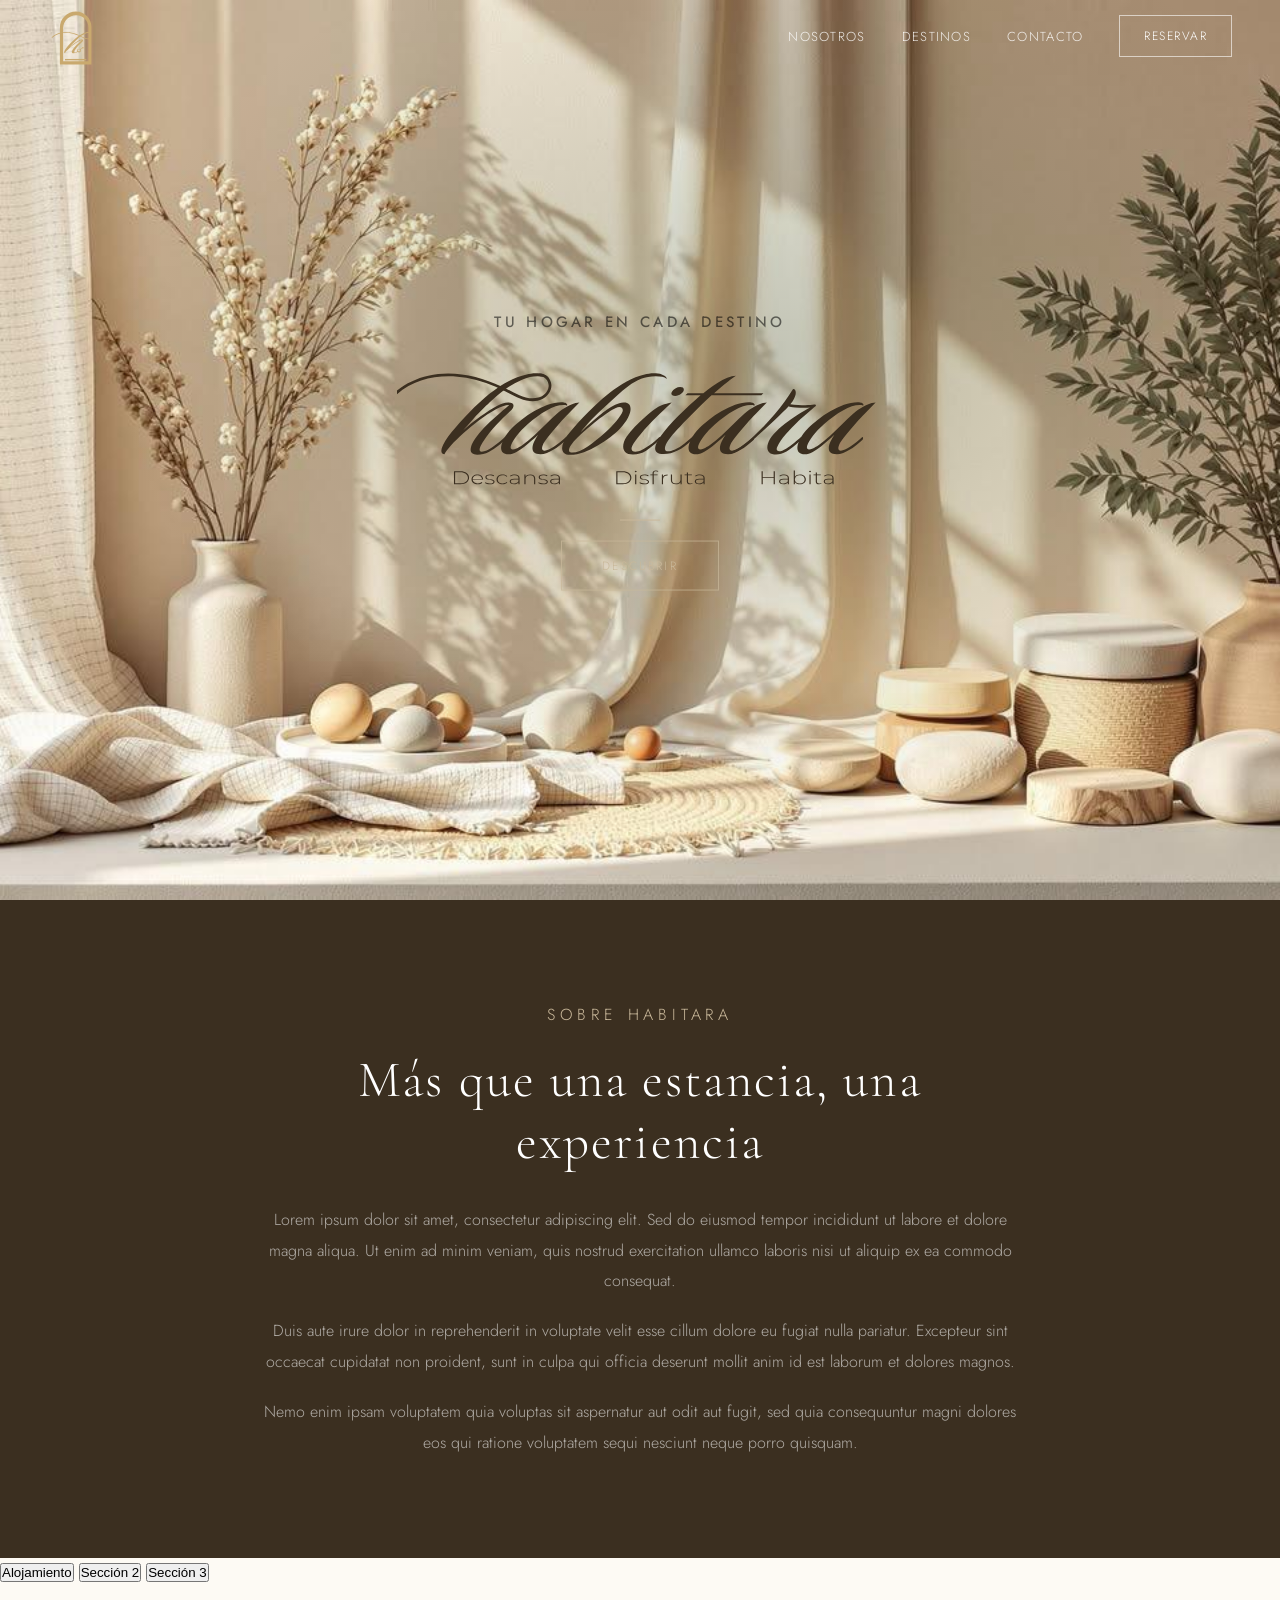
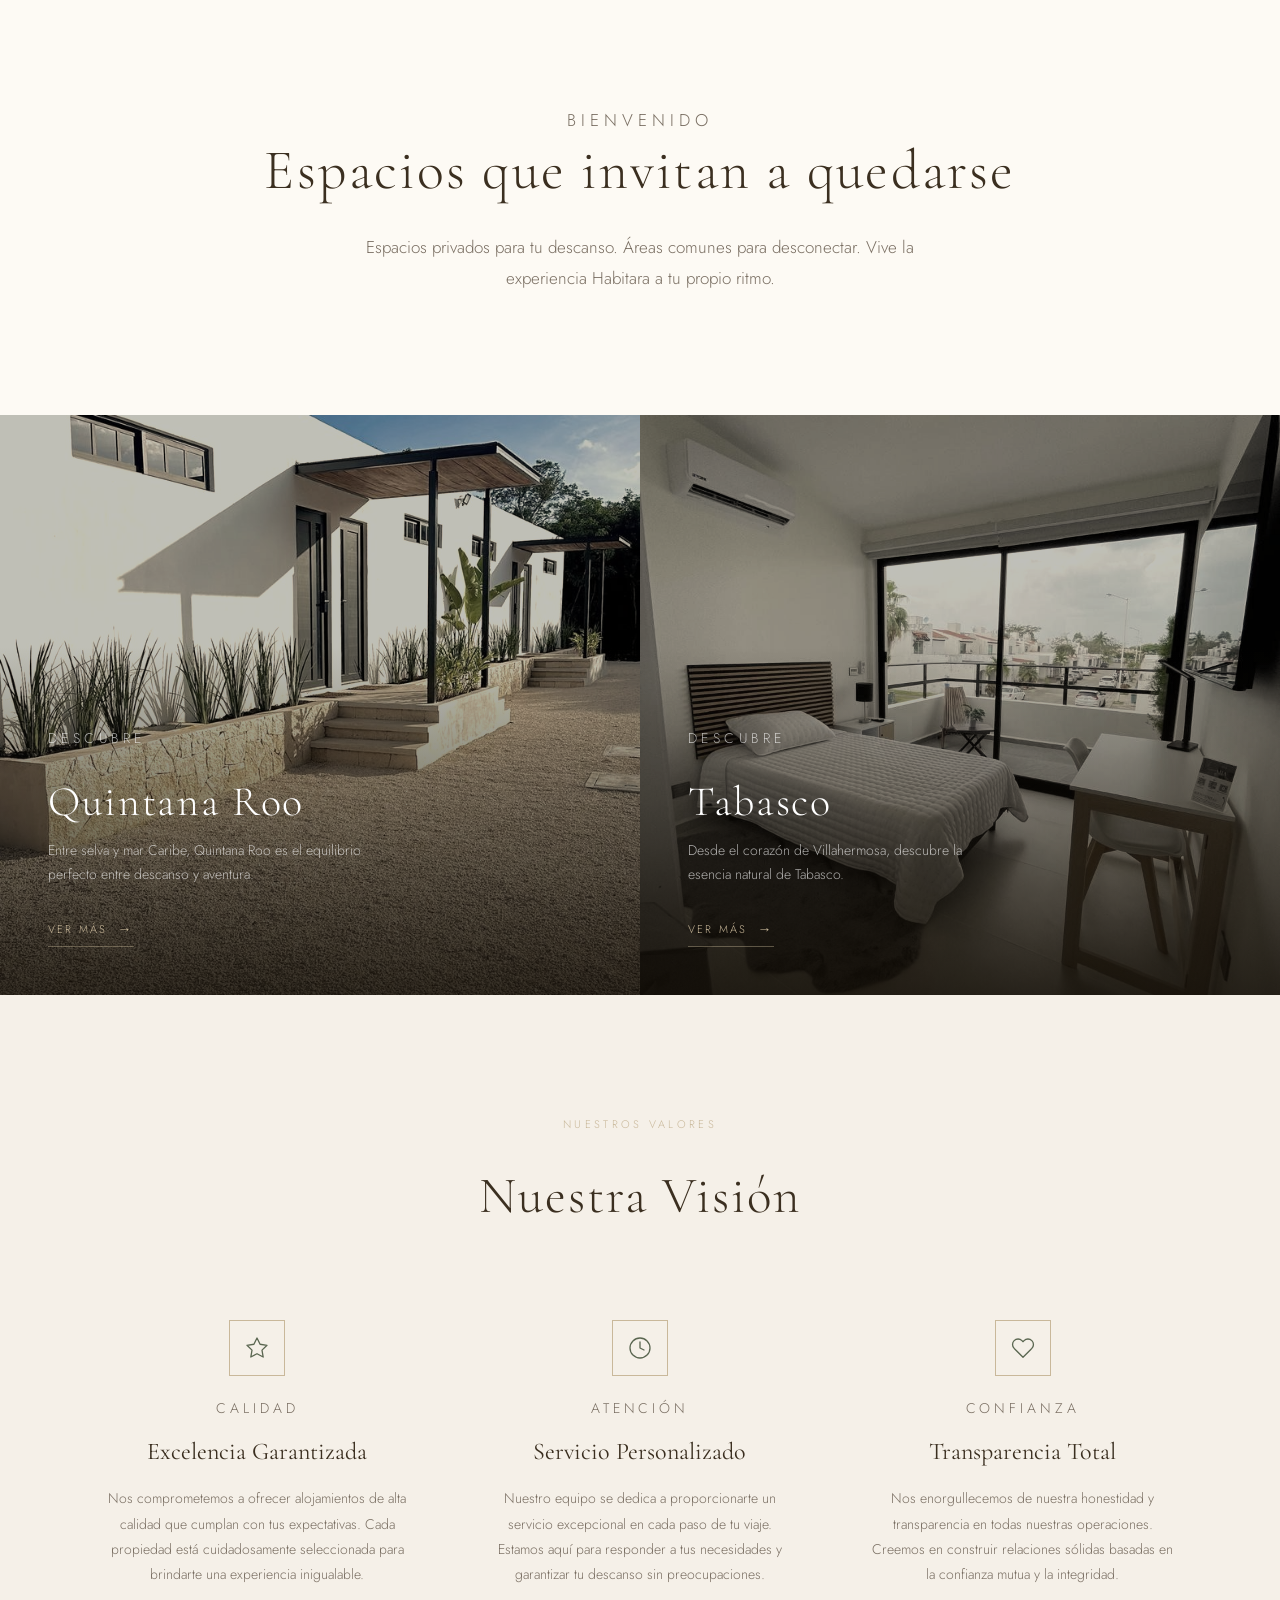
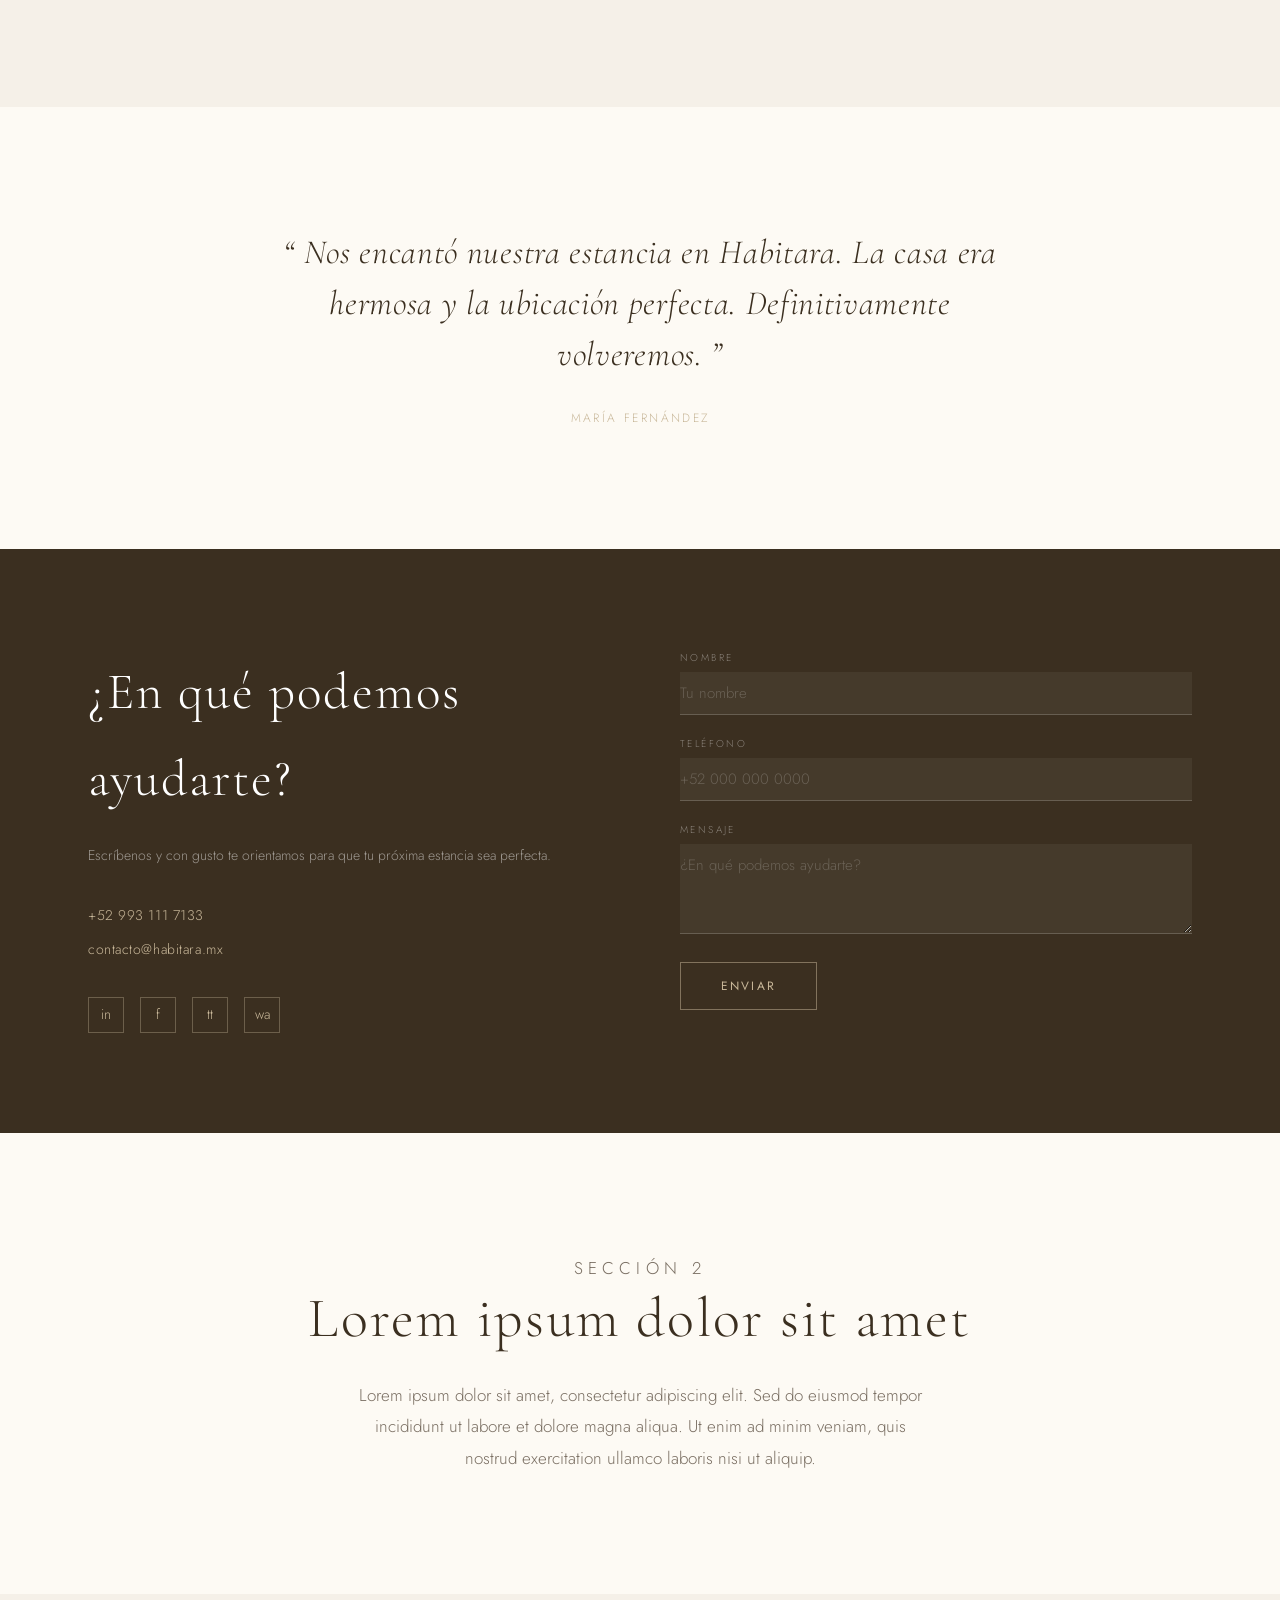
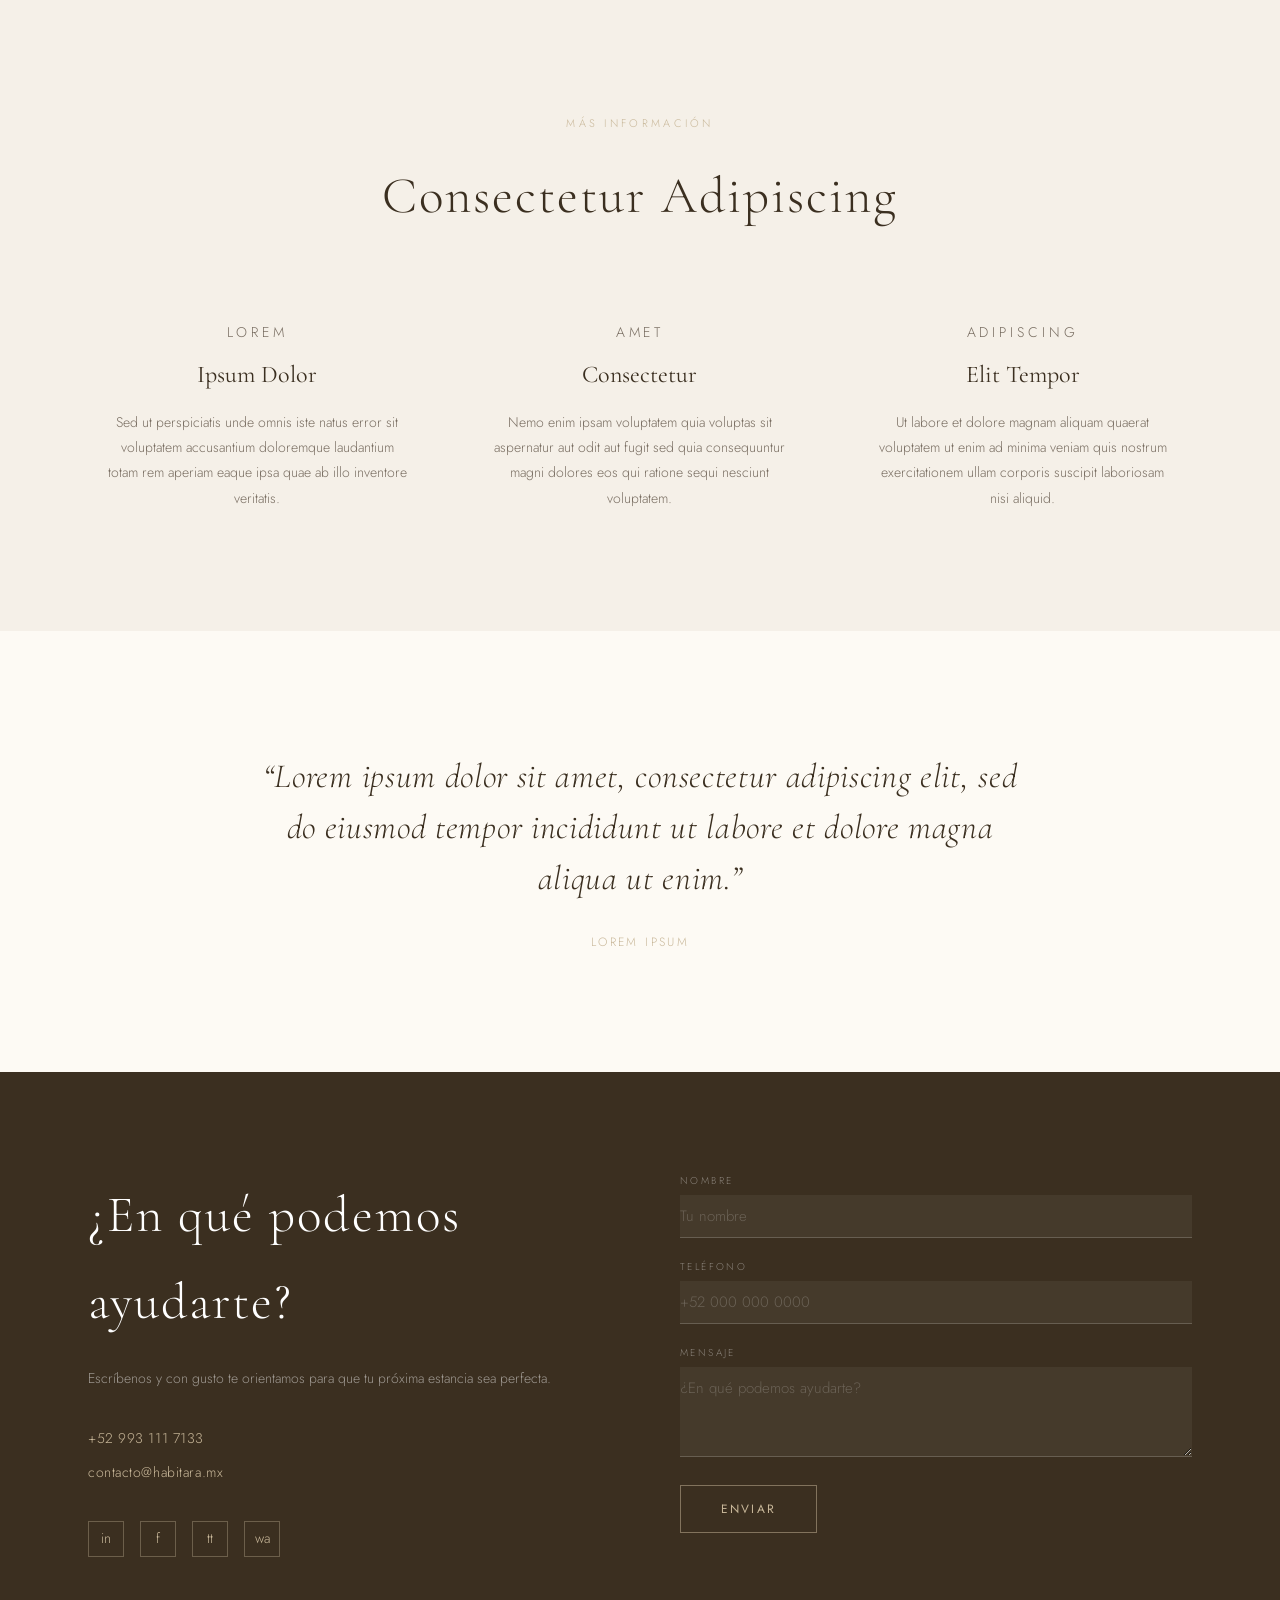
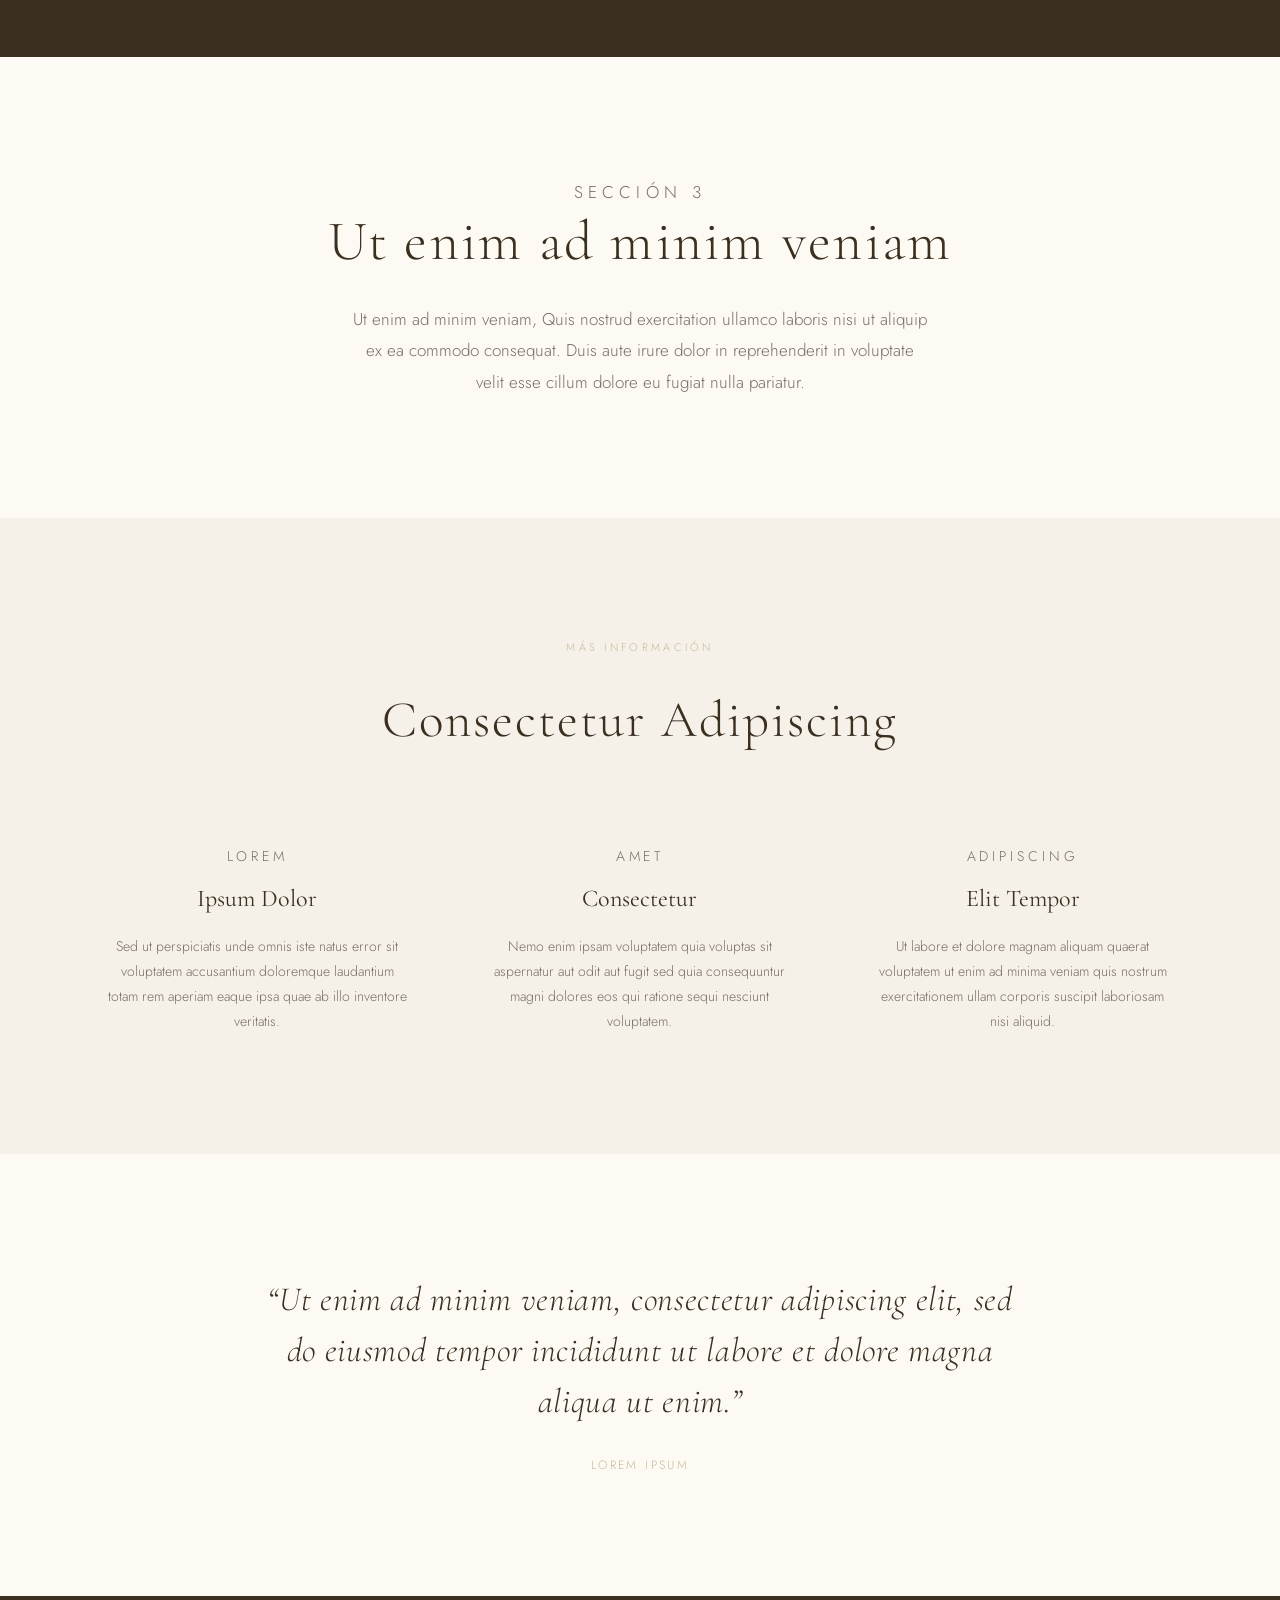
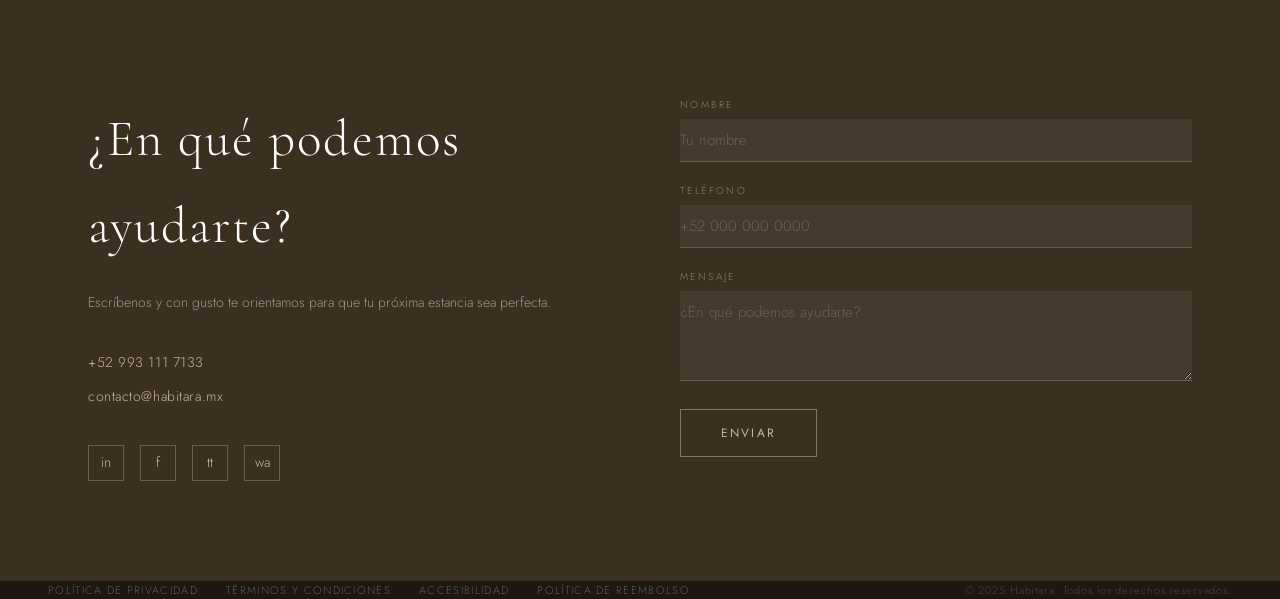
==== index.html @ 1dec52bf "Update index.html" ====
<!DOCTYPE html>
<html lang="es">
<head>
  <meta charset="UTF-8" />
  <meta name="viewport" content="width=device-width, initial-scale=1.0" />
  <title>Inicio | Habitara</title>
  <meta name="description" content="Espacios privados para tu descanso. Áreas comunes para desconectar. Vive la experiencia Habitara a tu propio ritmo." />

  <!-- ─── FUENTES (Google Fonts) ───────────────────────────────
       Cormorant Garamond → títulos y encabezados (serif elegante)
       Jost              → textos y botones (sans-serif limpio)
  ──────────────────────────────────────────────────────────── -->
  <link rel="preconnect" href="https://fonts.googleapis.com" />
  <link rel="preconnect" href="https://fonts.gstatic.com" crossorigin />
  <link href="https://fonts.googleapis.com/css2?family=Cormorant+Garamond:ital,wght@0,300;0,400;0,600;1,300;1,400&family=Jost:wght@300;400;500&display=swap" rel="stylesheet" />

  <!-- ─── ESTILOS ──────────────────────────────────────────────
       Todo el diseño visual vive en style.css
  ──────────────────────────────────────────────────────────── -->
  <link rel="stylesheet" href="habitara-style.css" />
  <link rel="icon" type="image/svg+xml" href="images/logo-nav.svg" />
</head>
<body>

  <!-- ══════════════════════════════════════════════════════════
       NAVEGACIÓN
       - .nav-logo     → cambia el nombre de la marca
       - .nav-links    → agrega o quita páginas del menú
       - .nav-cta      → texto y destino del botón principal
  ══════════════════════════════════════════════════════════ -->
  <nav id="mainNav">
    <a href="#" class="nav-logo">
      <img src="images/logo-nav.svg" alt="Habitara" class="nav-logo-img" />
    </a>

    <ul class="nav-links">
      <li><a href="#sobre">Nosotros</a></li>
      <li><a href="#destinos">Destinos</a></li>
      <li><a href="#contacto">Contacto</a></li>
    </ul>

    <a href="#contacto" class="nav-cta">Reservar</a>

    <button class="hamburger" id="menuBtn" aria-label="Abrir menú">
      <span></span>
      <span></span>
      <span></span>
    </button>
  </nav>


  <!-- ══════════════════════════════════════════════════════════
       MENÚ MÓVIL (overlay pantalla completa)
       Se controla desde main.js con la clase `.open`
  ══════════════════════════════════════════════════════════ -->
  <div class="mobile-menu" id="mobileMenu">
    <button class="mobile-close" id="closeMenu" aria-label="Cerrar menú">×</button>
    <a href="#">Inicio</a>
    <a href="#sobre">Nosotros</a>
    <a href="#destinos">Destinos</a>
    <a href="#contacto">Contacto</a>
    <a href="#contacto">Reservar</a>
  </div>


  <!-- ══════════════════════════════════════════════════════════
       HERO — Pantalla de bienvenida
       - .hero-eyebrow   → subtítulo pequeño arriba
       - .hero-headline  → nombre de la marca grande
       - .hero-tagline   → frase debajo del nombre
       - .hero-cta       → botón de llamada a la acción
       - .hero-bg        → REEMPLAZA el fondo con tu foto:
                           agrega background-image: url('images/hero.jpg')
                           en el archivo style.css, sección HERO.
  ══════════════════════════════════════════════════════════ -->
  <section class="hero">
    <div class="hero-bg"></div>

    <div class="hero-content">
      <p class="hero-tagline">Tu hogar en cada destino</p>
      <img src="images/logo-hero.svg" alt="Habitara" class="hero-logo" />
      <div class="hero-divider"></div>
      <a href="#destinos" class="hero-cta">Descubrir</a>
    </div>

  </section>


  <!-- ══════════════════════════════════════════════════════════
       SOBRE HABITARA
  ══════════════════════════════════════════════════════════ -->
  <section class="sobre-habitara fade-in" id="sobre">
    <div class="sobre-inner">
      <p class="section-label">Sobre Habitara</p>
      <h2>Más que una estancia, una experiencia</h2>
      <p>Lorem ipsum dolor sit amet, consectetur adipiscing elit. Sed do eiusmod tempor incididunt ut labore et dolore magna aliqua. Ut enim ad minim veniam, quis nostrud exercitation ullamco laboris nisi ut aliquip ex ea commodo consequat.</p>
      <p>Duis aute irure dolor in reprehenderit in voluptate velit esse cillum dolore eu fugiat nulla pariatur. Excepteur sint occaecat cupidatat non proident, sunt in culpa qui officia deserunt mollit anim id est laborum et dolores magnos.</p>
      <p>Nemo enim ipsam voluptatem quia voluptas sit aspernatur aut odit aut fugit, sed quia consequuntur magni dolores eos qui ratione voluptatem sequi nesciunt neque porro quisquam.</p>
    </div>
  </section>


  <!-- TABS NAV -->
  <div class="tabs-wrapper">
    <div class="tabs-nav">
      <button class="tab-btn active" data-tab="0">Alojamiento</button>
      <button class="tab-btn" data-tab="1">Sección 2</button>
      <button class="tab-btn" data-tab="2">Sección 3</button>
    </div>

    <!-- Panel 1: contenido original -->
    <div class="tab-panel active">
  <section class="intro fade-in">
    <p class="section-label">Bienvenido</p>
    <h2>Espacios que invitan a quedarse</h2>
    <p>Espacios privados para tu descanso. Áreas comunes para desconectar. Vive la experiencia Habitara a tu propio ritmo.</p>
  </section>


  <!-- ══════════════════════════════════════════════════════════
       DESTINOS — Tarjetas de destino con foto de fondo
       Para agregar un tercer destino:
         1. Copia uno de los <div class="destination"> completos
         2. Crea una clase nueva, ej: .dest-oax en style.css
         3. Cambia el grid a 3 columnas en style.css si lo necesitas
  ══════════════════════════════════════════════════════════ -->
  <section class="destinations" id="destinos">

    <!-- Destino: Quintana Roo — Slideshow -->
    <div class="destination fade-in">
      <!-- ── Agrega o quita imágenes aquí. El JS las rota automáticamente. ── -->
      <div class="dest-slideshow" id="slideshow-qr">
        <div class="dest-slide active" style="background-image: url('images/quintanaroo/qr-2.jpg')"></div>
        <div class="dest-slide" style="background-image: url('images/quintanaroo/qr-3.jpg')"></div>
        <div class="dest-slide" style="background-image: url('images/quintanaroo/qr-4.jpg')"></div>
        <div class="dest-slide" style="background-image: url('images/quintanaroo/qr-5.jpg')"></div>
        <div class="dest-slide" style="background-image: url('images/quintanaroo/qr-6.jpg')"></div>
      </div>
      <div class="dest-overlay"></div>
      <div class="dest-content">
        <p class="dest-label">Descubre</p>
        <h3>Quintana Roo</h3>
        <p>Entre selva y mar Caribe, Quintana Roo es el equilibrio perfecto entre descanso y aventura.</p>
        <a href="quintana-roo.html" class="dest-link">Ver más</a>
      </div>
    </div>

    <!-- Destino: Tabasco — Slideshow -->
    <div class="destination fade-in" style="transition-delay: 0.15s">
      <!-- ── Agrega o quita imágenes aquí. El JS las rota automáticamente. ── -->
      <div class="dest-slideshow" id="slideshow-tab">
        <div class="dest-slide active" style="background-image: url('images/tabasco/tab-1.jpg')"></div>
        <div class="dest-slide" style="background-image: url('images/tabasco/tab-2.jpg')"></div>
        <div class="dest-slide" style="background-image: url('images/tabasco/tab-3.jpg')"></div>
        <div class="dest-slide" style="background-image: url('images/tabasco/tab-4.jpg')"></div>
        <div class="dest-slide" style="background-image: url('images/tabasco/tab-5.jpg')"></div>
        <div class="dest-slide" style="background-image: url('images/tabasco/tab-6.jpg')"></div>
      </div>
      <div class="dest-overlay"></div>
      <div class="dest-content">
        <p class="dest-label">Descubre</p>
        <h3>Tabasco</h3>
        <p>Desde el corazón de Villahermosa, descubre la esencia natural de Tabasco.</p>
        <a href="tabasco.html" class="dest-link">Ver más</a>
      </div>
    </div>

  </section>


  <!-- ══════════════════════════════════════════════════════════
       VALORES — Tres columnas con íconos
       Para cambiar un ícono, reemplaza el SVG dentro de
       .value-icon por cualquier SVG de línea (stroke).
  ══════════════════════════════════════════════════════════ -->
  <section class="values" id="nosotros">

    <div class="values-header fade-in">
      <p class="section-label">Nuestros Valores</p>
      <h2>Nuestra Visión</h2>
    </div>

    <div class="values-grid">

      <!-- Valor 1: Calidad -->
      <div class="value-card fade-in">
        <div class="value-icon">
          <svg viewBox="0 0 24 24" fill="none" stroke-width="1.3" stroke-linecap="round" stroke-linejoin="round">
            <path d="M12 2l3.09 6.26L22 9.27l-5 4.87 1.18 6.88L12 17.77l-6.18 3.25L7 14.14 2 9.27l6.91-1.01L12 2z"/>
          </svg>
        </div>
        <p class="value-tag">Calidad</p>
        <h3>Excelencia Garantizada</h3>
        <p>Nos comprometemos a ofrecer alojamientos de alta calidad que cumplan con tus expectativas. Cada propiedad está cuidadosamente seleccionada para brindarte una experiencia inigualable.</p>
      </div>

      <!-- Valor 2: Atención -->
      <div class="value-card fade-in" style="transition-delay: 0.12s">
        <div class="value-icon">
          <svg viewBox="0 0 24 24" fill="none" stroke-width="1.3" stroke-linecap="round" stroke-linejoin="round">
            <circle cx="12" cy="12" r="10"/>
            <path d="M12 6v6l4 2"/>
          </svg>
        </div>
        <p class="value-tag">Atención</p>
        <h3>Servicio Personalizado</h3>
        <p>Nuestro equipo se dedica a proporcionarte un servicio excepcional en cada paso de tu viaje. Estamos aquí para responder a tus necesidades y garantizar tu descanso sin preocupaciones.</p>
      </div>

      <!-- Valor 3: Confianza -->
      <div class="value-card fade-in" style="transition-delay: 0.24s">
        <div class="value-icon">
          <svg viewBox="0 0 24 24" fill="none" stroke-width="1.3" stroke-linecap="round" stroke-linejoin="round">
            <path d="M20.84 4.61a5.5 5.5 0 0 0-7.78 0L12 5.67l-1.06-1.06a5.5 5.5 0 0 0-7.78 7.78l1.06 1.06L12 21.23l7.78-7.78 1.06-1.06a5.5 5.5 0 0 0 0-7.78z"/>
          </svg>
        </div>
        <p class="value-tag">Confianza</p>
        <h3>Transparencia Total</h3>
        <p>Nos enorgullecemos de nuestra honestidad y transparencia en todas nuestras operaciones. Creemos en construir relaciones sólidas basadas en la confianza mutua y la integridad.</p>
      </div>

    </div>
  </section>


  <!-- ══════════════════════════════════════════════════════════
       TESTIMONIAL — Cita de huésped
       Para agregar más reseñas, duplica el bloque
       <blockquote> + <p class="testimonial-author">
  ══════════════════════════════════════════════════════════ -->
  <section class="testimonial fade-in">
    <blockquote>
      Nos encantó nuestra estancia en Habitara. La casa era hermosa y la ubicación perfecta. Definitivamente volveremos.
    </blockquote>
    <p class="testimonial-author">María Fernández</p>
  </section>


  <!-- ══════════════════════════════════════════════════════════
       CONTACTO — Info + Formulario
       - Cambia el teléfono y correo en .contact-detail
       - Los links de redes sociales están en .social-row
       - El formulario se maneja en main.js → handleSubmit()
  ══════════════════════════════════════════════════════════ -->
  <section class="contact-section" id="contacto">
    <div class="contact">

      <!-- Columna izquierda: info -->
      <div class="contact-info fade-in">
        <h2>¿En qué podemos ayudarte?</h2>
        <p>Escríbenos y con gusto te orientamos para que tu próxima estancia sea perfecta.</p>

        <div class="contact-detail">
          <a href="tel:+529931117133">+52 993 111 7133</a>
          <a href="mailto:contacto@habitara.mx">contacto@habitara.mx</a>
        </div>

        <div class="social-row">
          <a href="https://www.instagram.com/habitara_mx" target="_blank" rel="noopener" aria-label="Instagram">in</a>
          <a href="https://www.facebook.com/share/1Dodgs87RV/" target="_blank" rel="noopener" aria-label="Facebook">f</a>
          <a href="https://www.tiktok.com/@habitara_mx" target="_blank" rel="noopener" aria-label="TikTok">tt</a>
          <a href="https://wa.me/529931117133" target="_blank" rel="noopener" aria-label="WhatsApp">wa</a>
        </div>
      </div>

      <!-- Columna derecha: formulario -->
      <form class="contact-form fade-in">
        <div class="form-field">
          <label for="name">Nombre</label>
          <input type="text" id="name" name="name" placeholder="Tu nombre" required />
        </div>
        <div class="form-field">
          <label for="phone">Teléfono</label>
          <input type="tel" id="phone" name="phone" placeholder="+52 000 000 0000" />
        </div>
        <div class="form-field">
          <label for="message">Mensaje</label>
          <textarea id="message" name="message" placeholder="¿En qué podemos ayudarte?" required></textarea>
        </div>
        <button type="submit" class="btn-submit">Enviar</button>
      </form>

    </div>
  </section>

    </div>

    <!-- Panel 2: lorem ipsum -->
    <div class="tab-panel">

        <section class="intro">
          <p class="section-label">Sección 2</p>
          <h2>Lorem ipsum dolor sit amet</h2>
          <p>Lorem ipsum dolor sit amet, consectetur adipiscing elit. Sed do eiusmod tempor incididunt ut labore et dolore magna aliqua. Ut enim ad minim veniam, quis nostrud exercitation ullamco laboris nisi ut aliquip.</p>
        </section>

        <section class="values">
          <div class="values-header">
            <p class="section-label">Más información</p>
            <h2>Consectetur Adipiscing</h2>
          </div>
          <div class="values-grid">
            <div class="value-card">
              <p class="value-tag">Lorem</p>
              <h3>Ipsum Dolor</h3>
              <p>Sed ut perspiciatis unde omnis iste natus error sit voluptatem accusantium doloremque laudantium totam rem aperiam eaque ipsa quae ab illo inventore veritatis.</p>
            </div>
            <div class="value-card">
              <p class="value-tag">Amet</p>
              <h3>Consectetur</h3>
              <p>Nemo enim ipsam voluptatem quia voluptas sit aspernatur aut odit aut fugit sed quia consequuntur magni dolores eos qui ratione sequi nesciunt voluptatem.</p>
            </div>
            <div class="value-card">
              <p class="value-tag">Adipiscing</p>
              <h3>Elit Tempor</h3>
              <p>Ut labore et dolore magnam aliquam quaerat voluptatem ut enim ad minima veniam quis nostrum exercitationem ullam corporis suscipit laboriosam nisi aliquid.</p>
            </div>
          </div>
        </section>

        <section class="testimonial">
          <blockquote>Lorem ipsum dolor sit amet, consectetur adipiscing elit, sed do eiusmod tempor incididunt ut labore et dolore magna aliqua ut enim.</blockquote>
          <p class="testimonial-author">Lorem Ipsum</p>
        </section>

        <section class="contact-section">
          <div class="contact">
            <div class="contact-info">
              <h2>¿En qué podemos ayudarte?</h2>
              <p>Escríbenos y con gusto te orientamos para que tu próxima estancia sea perfecta.</p>
              <div class="contact-detail">
                <a href="tel:+529931117133">+52 993 111 7133</a>
                <a href="mailto:contacto@habitara.mx">contacto@habitara.mx</a>
              </div>
              <div class="social-row">
                <a href="https://www.instagram.com/habitara_mx" target="_blank" rel="noopener">in</a>
                <a href="https://www.facebook.com/share/1Dodgs87RV/" target="_blank" rel="noopener">f</a>
                <a href="https://www.tiktok.com/@habitara_mx" target="_blank" rel="noopener">tt</a>
                <a href="https://wa.me/529931117133" target="_blank" rel="noopener">wa</a>
              </div>
            </div>
            <form class="contact-form">
              <div class="form-field"><label>Nombre</label><input type="text" name="name" placeholder="Tu nombre" /></div>
              <div class="form-field"><label>Teléfono</label><input type="tel" name="phone" placeholder="+52 000 000 0000" /></div>
              <div class="form-field"><label>Mensaje</label><textarea name="message" placeholder="¿En qué podemos ayudarte?"></textarea></div>
              <button type="submit" class="btn-submit">Enviar</button>
            </form>
          </div>
        </section>

    </div>

    <!-- Panel 3: lorem ipsum -->
    <div class="tab-panel">

        <section class="intro">
          <p class="section-label">Sección 3</p>
          <h2>Ut enim ad minim veniam</h2>
          <p>Ut enim ad minim veniam, Quis nostrud exercitation ullamco laboris nisi ut aliquip ex ea commodo consequat. Duis aute irure dolor in reprehenderit in voluptate velit esse cillum dolore eu fugiat nulla pariatur.</p>
        </section>

        <section class="values">
          <div class="values-header">
            <p class="section-label">Más información</p>
            <h2>Consectetur Adipiscing</h2>
          </div>
          <div class="values-grid">
            <div class="value-card">
              <p class="value-tag">Lorem</p>
              <h3>Ipsum Dolor</h3>
              <p>Sed ut perspiciatis unde omnis iste natus error sit voluptatem accusantium doloremque laudantium totam rem aperiam eaque ipsa quae ab illo inventore veritatis.</p>
            </div>
            <div class="value-card">
              <p class="value-tag">Amet</p>
              <h3>Consectetur</h3>
              <p>Nemo enim ipsam voluptatem quia voluptas sit aspernatur aut odit aut fugit sed quia consequuntur magni dolores eos qui ratione sequi nesciunt voluptatem.</p>
            </div>
            <div class="value-card">
              <p class="value-tag">Adipiscing</p>
              <h3>Elit Tempor</h3>
              <p>Ut labore et dolore magnam aliquam quaerat voluptatem ut enim ad minima veniam quis nostrum exercitationem ullam corporis suscipit laboriosam nisi aliquid.</p>
            </div>
          </div>
        </section>

        <section class="testimonial">
          <blockquote>Ut enim ad minim veniam, consectetur adipiscing elit, sed do eiusmod tempor incididunt ut labore et dolore magna aliqua ut enim.</blockquote>
          <p class="testimonial-author">Lorem Ipsum</p>
        </section>

        <section class="contact-section">
          <div class="contact">
            <div class="contact-info">
              <h2>¿En qué podemos ayudarte?</h2>
              <p>Escríbenos y con gusto te orientamos para que tu próxima estancia sea perfecta.</p>
              <div class="contact-detail">
                <a href="tel:+529931117133">+52 993 111 7133</a>
                <a href="mailto:contacto@habitara.mx">contacto@habitara.mx</a>
              </div>
              <div class="social-row">
                <a href="https://www.instagram.com/habitara_mx" target="_blank" rel="noopener">in</a>
                <a href="https://www.facebook.com/share/1Dodgs87RV/" target="_blank" rel="noopener">f</a>
                <a href="https://www.tiktok.com/@habitara_mx" target="_blank" rel="noopener">tt</a>
                <a href="https://wa.me/529931117133" target="_blank" rel="noopener">wa</a>
              </div>
            </div>
            <form class="contact-form">
              <div class="form-field"><label>Nombre</label><input type="text" name="name" placeholder="Tu nombre" /></div>
              <div class="form-field"><label>Teléfono</label><input type="tel" name="phone" placeholder="+52 000 000 0000" /></div>
              <div class="form-field"><label>Mensaje</label><textarea name="message" placeholder="¿En qué podemos ayudarte?"></textarea></div>
              <button type="submit" class="btn-submit">Enviar</button>
            </form>
          </div>
        </section>

    </div>

  </div><!-- /tabs-wrapper -->


  <footer>

    <div class="footer-links">
      <a href="/politica-de-privacidad">Política de Privacidad</a>
      <a href="/terminos">Términos y Condiciones</a>
      <a href="/accesibilidad">Accesibilidad</a>
      <a href="/reembolso">Política de Reembolso</a>
    </div>

    <p class="footer-copy">© 2025 Habitara. Todos los derechos reservados.</p>
  </footer>

  <script src="habitara-main.js"></script>
</body>
</html>
---- habitara-style.css ----
/* ============================================================
   HABITARA — style.css
   ------------------------------------------------------------
   Estructura:
   1. Variables (colores, tipografía, espaciado)
   2. Reset & Base
   3. Navegación
   4. Menú Móvil
   5. Hero
   6. Intro
   7. Destinos
   8. Valores
   9. Testimonial
   10. Contacto
   11. Footer
   12. Animaciones
   13. Responsive
   ============================================================ */


/* ─── 1. VARIABLES ──────────────────────────────────────────
   Cambia aquí los colores y verás el efecto en todo el sitio.
   ──────────────────────────────────────────────────────────── */
:root {
  /* Paleta de colores */
  --sand:  #f5f0e8;   /* fondo claro / secciones alternas  */
  --cream: #fdfaf4;   /* fondo principal del sitio          */
  --clay:  #c9b89a;   /* acento dorado / detalles           */
  --moss:  #5a6650;   /* verde oscuro / hover               */
  --bark:  #3b2f20;   /* marrón oscuro / fondos oscuros     */
  --warm:  #e8dece;   /* neutro cálido (disponible)         */
  --text:  #2c2318;   /* texto principal                    */
  --muted: #7a6f63;   /* texto secundario / subtítulos      */
  --white: #ffffff;

  /* Altura del nav fijo */
  --nav-h: 72px;
}


/* ─── 2. RESET & BASE ───────────────────────────────────────
   Normalización mínima + tipografía base.
   ──────────────────────────────────────────────────────────── */
*, *::before, *::after {
  box-sizing: border-box;
  margin: 0;
  padding: 0;
}

html {
  scroll-behavior: smooth;
}

body {
  font-family: 'Jost', sans-serif;
  font-weight: 300;
  color: var(--text);
  background: var(--cream);
  font-size: 16px;
  line-height: 1.7;
}


/* ─── 3. NAVEGACIÓN ─────────────────────────────────────────
   Nav fijo que cambia de apariencia al hacer scroll.
   Clase `.scrolled` se agrega desde main.js
   ──────────────────────────────────────────────────────────── */
nav {
  position: fixed;
  top: 0; left: 0; right: 0;
  height: var(--nav-h);
  display: flex;
  align-items: center;
  justify-content: space-between;
  padding: 0 48px;
  z-index: 100;
  transition: background 0.4s, box-shadow 0.4s;
}

/* El logo queda a la izquierda, los links se empujan a la derecha
   usando margin-left: auto en el grupo de links */

nav.scrolled {
  background: rgba(253, 250, 244, 0.96);
  backdrop-filter: blur(8px);
  box-shadow: 0 1px 0 rgba(0,0,0,0.06);
}

/* Logo */
.nav-logo {
  display: flex;
  align-items: center;
  text-decoration: none;
  flex-shrink: 0;
}

.nav-logo-img {
  height: 60px;
  width: auto;
  /* Sobre el hero oscuro: logo en blanco */
  transition: filter 0.4s;
  margin-top: 4px;
}

/* Links del menú */
.nav-links {
  display: flex;
  align-items: center;
  gap: 36px;
  list-style: none;
  margin-left: auto;
  margin-right: 36px;
}

/* Links blancos por defecto (sobre hero oscuro) */
.nav-links a {
  font-size: 13px;
  letter-spacing: 0.1em;
  text-transform: uppercase;
  color: rgba(255,255,255,0.85);
  text-decoration: none;
  transition: color 0.3s;
}
nav.scrolled .nav-links a       { color: var(--muted); }
.nav-links a:hover              { color: var(--white); }
nav.scrolled .nav-links a:hover { color: var(--moss); }

/* Botón Reservar */
.nav-cta {
  font-size: 12px;
  letter-spacing: 0.12em;
  text-transform: uppercase;
  padding: 10px 24px;
  border: 1px solid rgba(255,255,255,0.6);
  color: var(--white);
  text-decoration: none;
  transition: background 0.3s, color 0.3s, border-color 0.3s;
}
.nav-cta:hover                   { background: var(--white); color: var(--bark); }
nav.scrolled .nav-cta            { border-color: var(--clay); color: var(--bark); }
nav.scrolled .nav-cta:hover      { background: var(--moss); color: var(--white); border-color: var(--moss); }

/* Botón hamburguesa (solo visible en móvil) */
.hamburger {
  display: none;
  flex-direction: column;
  gap: 5px;
  cursor: pointer;
  background: none;
  border: none;
  padding: 4px;
}
.hamburger span {
  display: block;
  width: 24px;
  height: 1.5px;
  background: var(--white);
  transition: background 0.4s;
}
nav.scrolled .hamburger span { background: var(--bark); }

/* ─── 4. MENÚ MÓVIL ─────────────────────────────────────────
   Overlay de pantalla completa. Clase `.open` desde main.js
   ──────────────────────────────────────────────────────────── */
.mobile-menu {
  display: none;
  position: fixed;
  inset: 0;
  background: var(--cream);
  z-index: 200;
  flex-direction: column;
  align-items: center;
  justify-content: center;
  gap: 32px;
}
.mobile-menu.open { display: flex; }

.mobile-menu a {
  font-family: 'Cormorant Garamond', serif;
  font-size: 28px;
  font-weight: 300;
  color: var(--bark);
  text-decoration: none;
  letter-spacing: 0.06em;
}

.mobile-close {
  position: absolute;
  top: 24px; right: 28px;
  background: none;
  border: none;
  font-size: 32px;
  color: var(--bark);
  cursor: pointer;
  line-height: 1;
}


/* ─── 5. HERO ────────────────────────────────────────────────
   Sección de entrada a pantalla completa.
   ──────────────────────────────────────────────────────────── */
.hero {
  position: relative;
  height: 100vh;
  min-height: 580px;
  text-align: center;
  overflow: hidden;
}

.hero-bg {
  position: absolute;
  inset: 0;
  background-image: url('images/hero.jpeg');
  background-size: cover;
  background-position: center;
}
.hero-bg::after {
  content: '';
  position: absolute;
  inset: 0;
  background: radial-gradient(ellipse at 60% 40%, rgba(90,102,80,0.35) 0%, transparent 60%);
}

/* Contenedor centrado con position absolute */
.hero-content {
  position: absolute;
  top: 50%;
  left: 50%;
  transform: translate(-50%, -50%);
  z-index: 2;
  display: flex;
  flex-direction: column;
  align-items: center;
  width: 100%;
  padding: 0 24px;
}

.hero-logo {
  width: clamp(260px, 38vw, 560px);
  height: auto;
  display: block;
  margin: 8px auto;
}

.hero-headline {
  font-family: 'Cormorant Garamond', serif;
  font-size: clamp(52px, 8vw, 96px);
  font-weight: 300;
  letter-spacing: 0.18em;
  color: var(--white);
  line-height: 1.05;
}

.hero-tagline {
  font-size: 15px;
  font-weight: 450;
  letter-spacing: 0.22em;
  text-transform: uppercase;
  color: rgba(0, 0, 0, 0.55);
  margin: 0 0 20px 0;   /* más espacio entre tagline y logo */
}

.hero-divider {
  width: 40px;
  height: 1px;
  background: var(--clay);
  margin: 20px 0 20px;  /* más espacio entre logo→línea y línea→botón */
}

.hero-cta {
  display: inline-block;
  font-size: 12px;
  letter-spacing: 0.18em;
  text-transform: uppercase;
  padding: 14px 40px;
  border: 1px solid rgba(201,184,154,0.7);
  color: var(--clay);
  text-decoration: none;
  transition: background 0.3s, color 0.3s;
}
.hero-cta:hover { background: var(--clay); color: var(--bark); }


/* ─── 6. INTRO ───────────────────────────────────────────────
   Bloque de bienvenida centrado.
   ──────────────────────────────────────────────────────────── */
.intro {
  padding: 120px 48px;
  max-width: 900px;
  margin: 0 auto;
  text-align: center;
}

/* Etiqueta pequeña reutilizable en varias secciones */
.section-label {
  font-size: 11px;
  letter-spacing: 0.3em;
  text-transform: uppercase;
  color: var(--clay);
  margin-bottom: 20px;
}

.intro h2 {
  font-family: 'Cormorant Garamond', serif;
  font-size: clamp(36px, 5vw, 56px);
  font-weight: 300;
  line-height: 1.2;
  letter-spacing: 0.04em;
  color: var(--bark);
  margin-bottom: 28px;
}

.intro p {
  font-size: 17px;
  color: var(--muted);
  max-width: 580px;
  margin: 0 auto;
  line-height: 1.85;
}


/* ─── 7. DESTINOS ────────────────────────────────────────────
   Grid de dos columnas con imagen de fondo por destino.
   Para agregar la foto real, reemplaza el background-color
   de .dest-qr y .dest-tab con background-image: url(...)
   ──────────────────────────────────────────────────────────── */
.destinations {
  display: grid;
  grid-template-columns: 1fr 1fr;
}

.destination {
  position: relative;
  height: 580px;
  overflow: hidden;
  display: flex;
  align-items: flex-end;
}

.dest-bg {
  position: absolute;
  inset: 0;
  background-size: cover;
  background-position: center;
  transition: transform 0.8s ease;
}
.destination:hover .dest-bg { transform: scale(1.05); }

/* REEMPLAZA los gradientes con tus fotos reales */
.dest-qr  .dest-bg { background-color: #4a6060; background-image: linear-gradient(135deg, #2e5050 0%, #5a7a6a 100%); }

/* ── Slideshow de destino ───────────────────────────────────
   Cada .dest-slide ocupa todo el contenedor.
   La clase .active es la visible; el JS la rota cada 6 seg.
   El filtro mix-blend-mode + color replica el tono del hero.
──────────────────────────────────────────────────────────── */
.dest-slideshow {
  position: absolute;
  inset: 0;
  overflow: hidden;
}

.dest-slide {
  position: absolute;
  inset: 0;
  background-size: cover;
  background-position: center;
  opacity: 0;
  transition: opacity 1.2s ease;
  /* Filtro de color — mismo tono cálido del hero */
  filter: sepia(0.35) saturate(0.8) brightness(0.75);
}

.dest-slide.active {
  opacity: 1;
}

.dest-overlay {
  position: absolute;
  inset: 0;
  background: linear-gradient(to top, rgba(20,15,8,0.80) 0%, transparent 60%);
}

.dest-content {
  position: relative;
  z-index: 2;
  padding: 48px;
}

.dest-label {
  font-size: 10px;
  letter-spacing: 0.32em;
  text-transform: uppercase;
  color: var(--clay);
  margin-bottom: 8px;
}

.dest-content h3 {
  font-family: 'Cormorant Garamond', serif;
  font-size: 42px;
  font-weight: 300;
  color: var(--white);
  letter-spacing: 0.04em;
  line-height: 1.1;
  margin-bottom: 14px;
}

.dest-content p {
  font-size: 14px;
  color: rgba(255,255,255,0.65);
  max-width: 320px;
  margin-bottom: 28px;
}

.dest-link {
  display: inline-flex;
  align-items: center;
  gap: 10px;
  font-size: 11px;
  letter-spacing: 0.2em;
  text-transform: uppercase;
  color: var(--clay);
  text-decoration: none;
  border-bottom: 1px solid rgba(201,184,154,0.4);
  padding-bottom: 4px;
  transition: color 0.3s, border-color 0.3s;
}
.dest-link::after      { content: '→'; font-size: 14px; }
.dest-link:hover       { color: var(--white); border-color: var(--white); }


/* ─── 8. VALORES ─────────────────────────────────────────────
   Tres columnas con íconos SVG y descripciones.
   ──────────────────────────────────────────────────────────── */
.values {
  background: var(--sand);
  padding: 120px 48px;
}

.values-header {
  text-align: center;
  margin-bottom: 80px;
}

.values-header h2 {
  font-family: 'Cormorant Garamond', serif;
  font-size: clamp(36px, 4vw, 52px);
  font-weight: 300;
  color: var(--bark);
  letter-spacing: 0.04em;
}

.values-grid {
  display: grid;
  grid-template-columns: repeat(3, 1fr);
  gap: 48px;
  max-width: 1100px;
  margin: 0 auto;
}

.value-card {
  text-align: center;
  padding: 0 16px;
}

.value-icon {
  width: 56px;
  height: 56px;
  margin: 0 auto 20px;
  border: 1px solid var(--clay);
  display: flex;
  align-items: center;
  justify-content: center;
}
.value-icon svg {
  width: 24px;
  height: 24px;
  stroke: var(--moss);
}

.value-tag {
  font-size: 10px;
  letter-spacing: 0.28em;
  text-transform: uppercase;
  color: var(--clay);
  margin-bottom: 10px;
}

.value-card h3 {
  font-family: 'Cormorant Garamond', serif;
  font-size: 24px;
  font-weight: 400;
  color: var(--bark);
  margin-bottom: 14px;
}

.value-card p {
  font-size: 14px;
  color: var(--muted);
  line-height: 1.8;
}


/* ─── 9. TESTIMONIAL ─────────────────────────────────────────
   Cita centrada. Para agregar más, duplica el bloque en HTML.
   ──────────────────────────────────────────────────────────── */
.testimonial {
  padding: 120px 48px;
  text-align: center;
  background: var(--cream);
}

.testimonial blockquote {
  font-family: 'Cormorant Garamond', serif;
  font-size: clamp(22px, 3vw, 34px);
  font-weight: 300;
  font-style: italic;
  color: var(--bark);
  max-width: 760px;
  margin: 0 auto 28px;
  line-height: 1.5;
  letter-spacing: 0.02em;
}
.testimonial blockquote::before { content: '\201C'; }
.testimonial blockquote::after  { content: '\201D'; }

.testimonial-author {
  font-size: 12px;
  letter-spacing: 0.2em;
  text-transform: uppercase;
  color: var(--clay);
}


/* ─── 10. CONTACTO ───────────────────────────────────────────
   Sección oscura con info de contacto y formulario.
   ──────────────────────────────────────────────────────────── */
.contact-section {
  background: var(--bark);
}

.contact {
  padding: 100px 48px;
  display: grid;
  grid-template-columns: 1fr 1fr;
  gap: 80px;
  align-items: start;
  max-width: 1200px;
  margin: 0 auto;
}

.contact-info h2 {
  font-family: 'Cormorant Garamond', serif;
  font-size: clamp(36px, 4vw, 52px);
  font-weight: 300;
  color: var(--white);
  letter-spacing: 0.04em;
  margin-bottom: 20px;
}

.contact-info p {
  font-size: 14px;
  color: rgba(255,255,255,0.5);
  margin-bottom: 36px;
  line-height: 1.8;
}

.contact-detail {
  display: flex;
  flex-direction: column;
  gap: 10px;
  margin-bottom: 36px;
}

.contact-detail a {
  font-size: 14px;
  color: var(--clay);
  text-decoration: none;
  letter-spacing: 0.04em;
  transition: color 0.3s;
}
.contact-detail a:hover { color: var(--white); }

/* Íconos de redes sociales */
.social-row {
  display: flex;
  gap: 16px;
}

.social-row a {
  width: 36px;
  height: 36px;
  border: 1px solid rgba(201,184,154,0.35);
  display: flex;
  align-items: center;
  justify-content: center;
  color: var(--clay);
  text-decoration: none;
  font-size: 14px;
  transition: background 0.3s, border-color 0.3s;
}
.social-row a:hover {
  background: var(--clay);
  border-color: var(--clay);
  color: var(--bark);
}

/* Formulario */
.contact-form {
  display: flex;
  flex-direction: column;
  gap: 20px;
}

.form-field {
  display: flex;
  flex-direction: column;
  gap: 6px;
}

.form-field label {
  font-size: 10px;
  letter-spacing: 0.24em;
  text-transform: uppercase;
  color: rgba(255,255,255,0.4);
}

.form-field input,
.form-field textarea {
  background: rgba(255,255,255,0.05);
  border: none;
  border-bottom: 1px solid rgba(255,255,255,0.18);
  padding: 10px 0;
  color: var(--white);
  font-family: 'Jost', sans-serif;
  font-weight: 300;
  font-size: 15px;
  outline: none;
  transition: border-color 0.3s;
}
.form-field input:focus,
.form-field textarea:focus    { border-bottom-color: var(--clay); }
.form-field input::placeholder,
.form-field textarea::placeholder { color: rgba(255,255,255,0.2); }
.form-field textarea          { resize: vertical; min-height: 90px; }

.btn-submit {
  margin-top: 8px;
  padding: 14px 40px;
  background: transparent;
  border: 1px solid rgba(201,184,154,0.5);
  color: var(--clay);
  font-family: 'Jost', sans-serif;
  font-size: 12px;
  letter-spacing: 0.18em;
  text-transform: uppercase;
  cursor: pointer;
  align-self: flex-start;
  transition: background 0.3s, color 0.3s, border-color 0.3s;
}
.btn-submit:hover {
  background: var(--clay);
  border-color: var(--clay);
  color: var(--bark);
}


/* ─── 11. FOOTER ─────────────────────────────────────────────
   Barra inferior con logo, links legales y copyright.
   ──────────────────────────────────────────────────────────── */
footer {
  background: #1e1610;
  padding: 0px 48px;
  display: flex;
  align-items: center;
  justify-content: space-between;
  flex-wrap: wrap;
  gap: 20px;
}

.footer-logo img {
  height: 200px;
  width: auto;
  filter: none;   /* logo dorado visible sobre fondo oscuro */
}

.footer-links {
  display: flex;
  gap: 28px;
  flex-wrap: wrap;
}

.footer-links a {
  font-size: 11px;
  letter-spacing: 0.12em;
  text-transform: uppercase;
  color: rgba(255,255,255,0.3);
  text-decoration: none;
  transition: color 0.3s;
}
.footer-links a:hover { color: var(--clay); }

.footer-copy {
  font-size: 11px;
  color: rgba(255,255,255,0.2);
  letter-spacing: 0.08em;
}


/* ─── 12. ANIMACIONES ────────────────────────────────────────
   Clase `.fade-in` se activa con `.visible` desde main.js
   usando IntersectionObserver al hacer scroll.
   ──────────────────────────────────────────────────────────── */
.fade-in {
  opacity: 0;
  transform: translateY(24px);
  transition: opacity 0.7s ease, transform 0.7s ease;
}
.fade-in.visible {
  opacity: 1;
  transform: none;
}


/* ─── 13. RESPONSIVE ─────────────────────────────────────────
   Breakpoint en 900px para pantallas medianas y móviles.
   ──────────────────────────────────────────────────────────── */
@media (max-width: 900px) {
  /* Nav: oculta links de escritorio, muestra hamburguesa */
  nav                      { padding: 0 20px; justify-content: space-between; }
  .nav-links, .nav-cta     { display: none; }
  .hamburger               { display: flex; }

  /* Logo en móvil: más pequeño y pegado a la izquierda */
  .nav-logo                { margin-right: auto; }
  .nav-logo-img            { height: 60px; }

  /* Hero: vuelve al centro en móvil */
  .hero                    { align-items: center; text-align: center; }
  .hero-content            { align-items: center; padding: 0 24px; }

  /* Logo hero: usa 88% del ancho para que no se corte en ningún dispositivo */
  .hero-logo               { width: 88vw; height: auto; }

  /* Destinos: una columna */
  .destinations            { grid-template-columns: 1fr; }
  .destination             { height: 420px; }

  /* Valores: una columna */
  .values-grid             { grid-template-columns: 1fr; gap: 40px; }

  /* Contacto: una columna */
  .contact {
    grid-template-columns: 1fr;
    gap: 56px;
    padding: 80px 24px;
  }

  /* Padding reducido en secciones */
  .intro       { padding: 80px 24px; }
  .values      { padding: 80px 24px; }
  .testimonial { padding: 80px 24px; }

  /* Footer en columna */
  footer          { flex-direction: column; align-items: flex-start; gap: 16px; }
  .footer-links   { gap: 16px; }
}

/* ─── SOBRE HABITARA ─────────────────────────────────────────
   Sección descriptiva entre el hero y el contenido principal.
   ──────────────────────────────────────────────────────────── */
.sobre-habitara {
  background: var(--bark);
  padding: 100px 48px;
}

.sobre-inner {
  max-width: 760px;
  margin: 0 auto;
  text-align: center;
}

.sobre-inner .section-label {
  color: var(--clay);
  margin-bottom: 20px;
}

.sobre-inner h2 {
  font-family: 'Cormorant Garamond', serif;
  font-size: clamp(32px, 4vw, 52px);
  font-weight: 300;
  color: var(--white);
  letter-spacing: 0.04em;
  line-height: 1.2;
  margin-bottom: 32px;
}

.sobre-inner p {
  font-size: 16px;
  color: rgba(255,255,255,0.6);
  line-height: 1.9;
  margin-bottom: 20px;
}

.sobre-inner p:last-child { margin-bottom: 0; }

@media (max-width: 900px) {
  .sobre-habitara { padding: 80px 24px; }
}
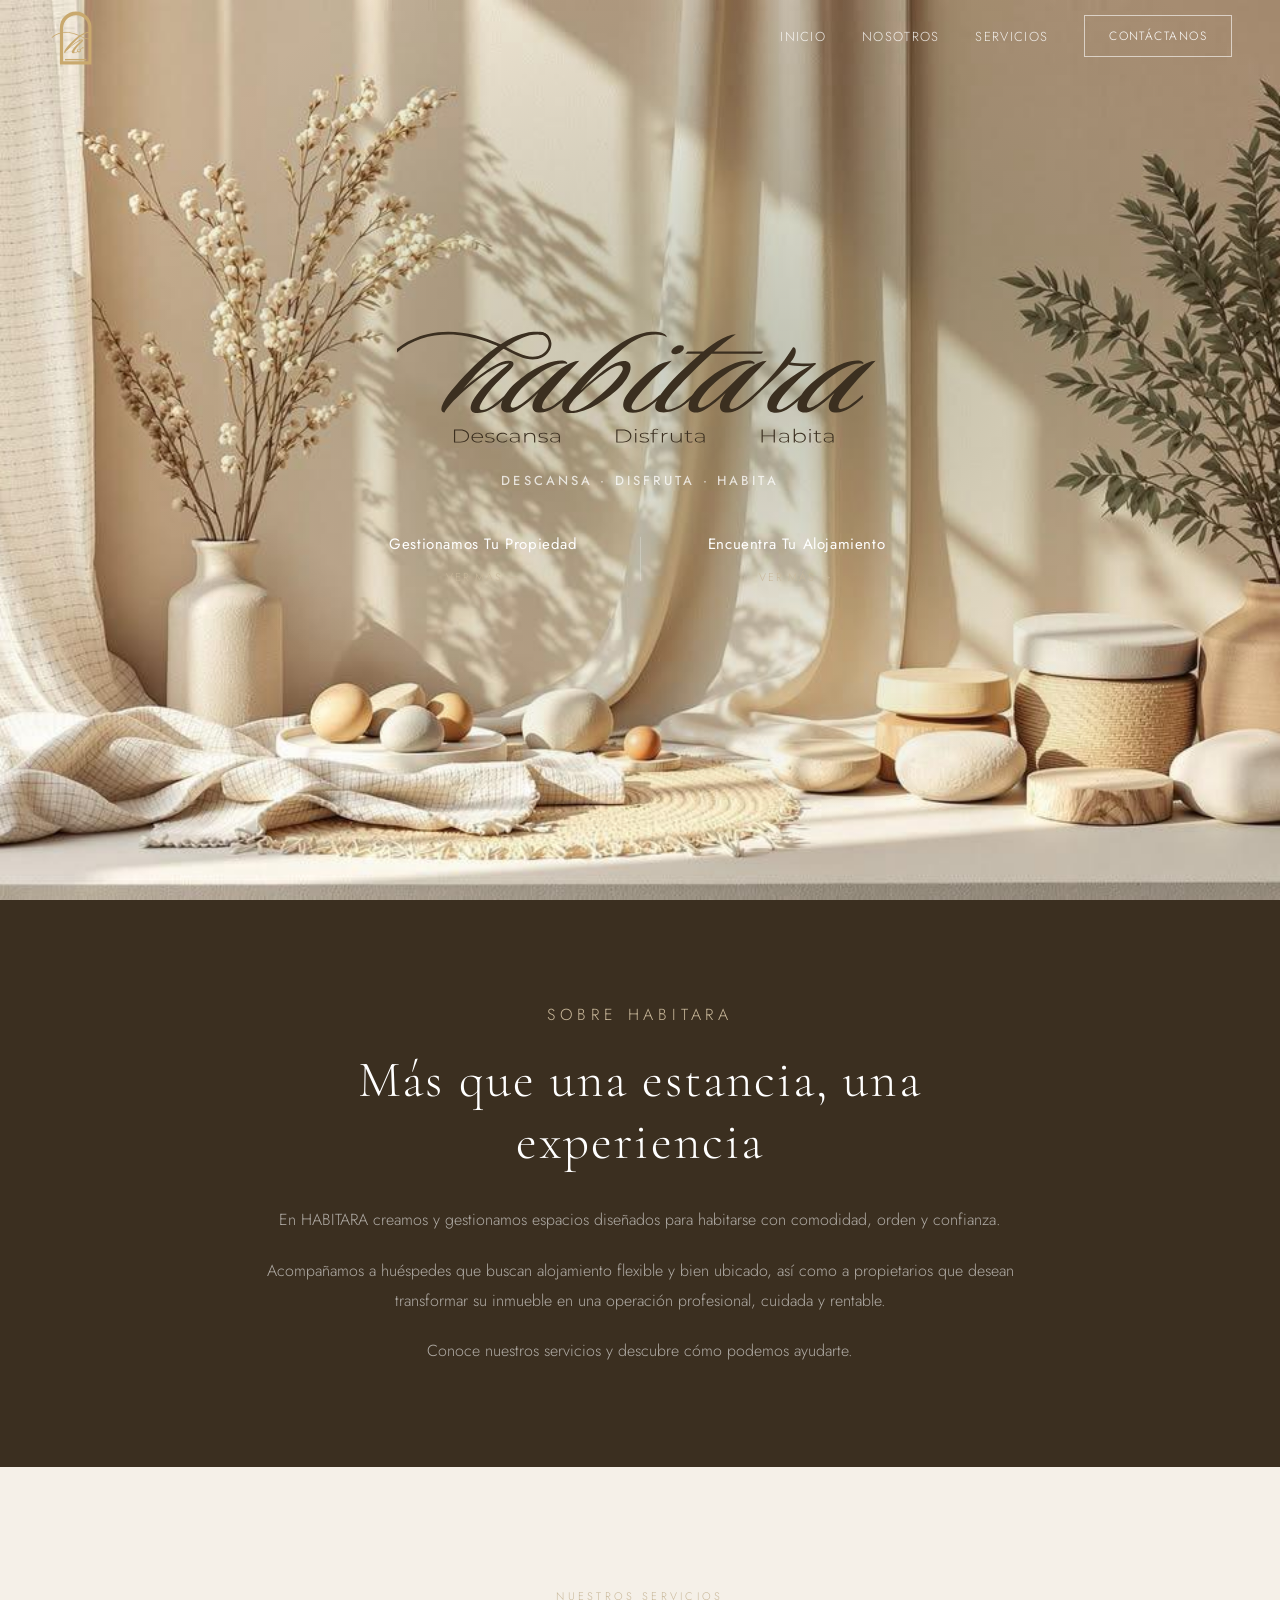
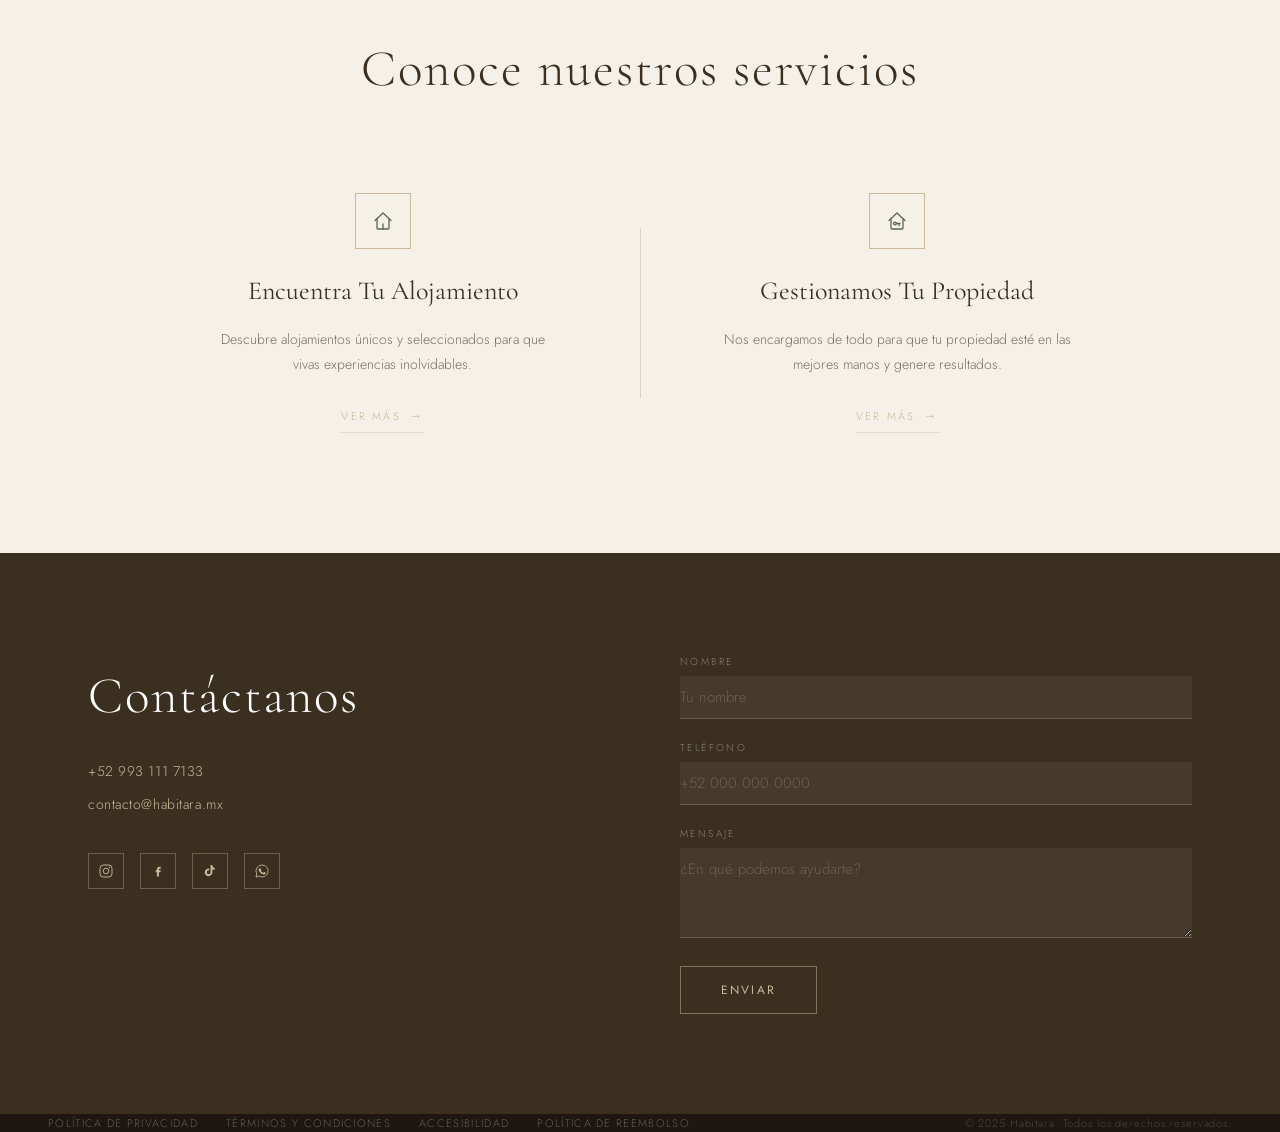
==== commit 643cebf6: "Add files via upload" ====
--- a/index.html
+++ b/index.html
@@ -34,12 +34,12 @@
     </a>
 
     <ul class="nav-links">
+      <li><a href="#">Inicio</a></li>
       <li><a href="#sobre">Nosotros</a></li>
-      <li><a href="#destinos">Destinos</a></li>
-      <li><a href="#contacto">Contacto</a></li>
+      <li><a href="#servicios">Servicios</a></li>
     </ul>
 
-    <a href="#contacto" class="nav-cta">Reservar</a>
+    <a href="#contacto" class="nav-cta">Contáctanos</a>
 
     <button class="hamburger" id="menuBtn" aria-label="Abrir menú">
       <span></span>
@@ -57,18 +57,16 @@
     <button class="mobile-close" id="closeMenu" aria-label="Cerrar menú">×</button>
     <a href="#">Inicio</a>
     <a href="#sobre">Nosotros</a>
-    <a href="#destinos">Destinos</a>
-    <a href="#contacto">Contacto</a>
-    <a href="#contacto">Reservar</a>
+    <a href="#servicios">Servicios</a>
+    <a href="#contacto">Contáctanos</a>
   </div>
 
 
   <!-- ══════════════════════════════════════════════════════════
        HERO — Pantalla de bienvenida
-       - .hero-eyebrow   → subtítulo pequeño arriba
-       - .hero-headline  → nombre de la marca grande
-       - .hero-tagline   → frase debajo del nombre
-       - .hero-cta       → botón de llamada a la acción
+       - .hero-logo      → logotipo con eslogan de HABITARA
+       - .hero-slogan    → frase "Descansa · Disfruta · Habita"
+       - .hero-options   → las dos opciones principales
        - .hero-bg        → REEMPLAZA el fondo con tu foto:
                            agrega background-image: url('images/hero.jpg')
                            en el archivo style.css, sección HERO.
@@ -77,14 +75,23 @@
     <div class="hero-bg"></div>
 
     <div class="hero-content">
-      <p class="hero-tagline">Tu hogar en cada destino</p>
       <img src="images/logo-hero.svg" alt="Habitara" class="hero-logo" />
-      <div class="hero-divider"></div>
-      <a href="#destinos" class="hero-cta">Descubrir</a>
-    </div>
-
-  </section>
-
+      <p class="hero-slogan">Descansa · Disfruta · Habita</p>
+
+      <div class="hero-options">
+        <a href="#servicios" class="hero-option">
+          <span class="hero-option-title">Gestionamos Tu Propiedad</span>
+          <span class="hero-option-link">Ver más</span>
+        </a>
+        <div class="hero-options-divider"></div>
+        <a href="#servicios" class="hero-option">
+          <span class="hero-option-title">Encuentra Tu Alojamiento</span>
+          <span class="hero-option-link">Ver más</span>
+        </a>
+      </div>
+    </div>
+
+  </section>
 
   <!-- ══════════════════════════════════════════════════════════
        SOBRE HABITARA
@@ -93,146 +100,60 @@
     <div class="sobre-inner">
       <p class="section-label">Sobre Habitara</p>
       <h2>Más que una estancia, una experiencia</h2>
-      <p>Lorem ipsum dolor sit amet, consectetur adipiscing elit. Sed do eiusmod tempor incididunt ut labore et dolore magna aliqua. Ut enim ad minim veniam, quis nostrud exercitation ullamco laboris nisi ut aliquip ex ea commodo consequat.</p>
-      <p>Duis aute irure dolor in reprehenderit in voluptate velit esse cillum dolore eu fugiat nulla pariatur. Excepteur sint occaecat cupidatat non proident, sunt in culpa qui officia deserunt mollit anim id est laborum et dolores magnos.</p>
-      <p>Nemo enim ipsam voluptatem quia voluptas sit aspernatur aut odit aut fugit, sed quia consequuntur magni dolores eos qui ratione voluptatem sequi nesciunt neque porro quisquam.</p>
-    </div>
-  </section>
-
-
-  <!-- TABS NAV -->
-  <div class="tabs-wrapper">
-    <div class="tabs-nav">
-      <button class="tab-btn active" data-tab="0">Alojamiento</button>
-      <button class="tab-btn" data-tab="1">Sección 2</button>
-      <button class="tab-btn" data-tab="2">Sección 3</button>
-    </div>
-
-    <!-- Panel 1: contenido original -->
-    <div class="tab-panel active">
-  <section class="intro fade-in">
-    <p class="section-label">Bienvenido</p>
-    <h2>Espacios que invitan a quedarse</h2>
-    <p>Espacios privados para tu descanso. Áreas comunes para desconectar. Vive la experiencia Habitara a tu propio ritmo.</p>
-  </section>
-
-
-  <!-- ══════════════════════════════════════════════════════════
-       DESTINOS — Tarjetas de destino con foto de fondo
-       Para agregar un tercer destino:
-         1. Copia uno de los <div class="destination"> completos
-         2. Crea una clase nueva, ej: .dest-oax en style.css
-         3. Cambia el grid a 3 columnas en style.css si lo necesitas
-  ══════════════════════════════════════════════════════════ -->
-  <section class="destinations" id="destinos">
-
-    <!-- Destino: Quintana Roo — Slideshow -->
-    <div class="destination fade-in">
-      <!-- ── Agrega o quita imágenes aquí. El JS las rota automáticamente. ── -->
-      <div class="dest-slideshow" id="slideshow-qr">
-        <div class="dest-slide active" style="background-image: url('images/quintanaroo/qr-2.jpg')"></div>
-        <div class="dest-slide" style="background-image: url('images/quintanaroo/qr-3.jpg')"></div>
-        <div class="dest-slide" style="background-image: url('images/quintanaroo/qr-4.jpg')"></div>
-        <div class="dest-slide" style="background-image: url('images/quintanaroo/qr-5.jpg')"></div>
-        <div class="dest-slide" style="background-image: url('images/quintanaroo/qr-6.jpg')"></div>
-      </div>
-      <div class="dest-overlay"></div>
-      <div class="dest-content">
-        <p class="dest-label">Descubre</p>
-        <h3>Quintana Roo</h3>
-        <p>Entre selva y mar Caribe, Quintana Roo es el equilibrio perfecto entre descanso y aventura.</p>
-        <a href="quintana-roo.html" class="dest-link">Ver más</a>
-      </div>
-    </div>
-
-    <!-- Destino: Tabasco — Slideshow -->
-    <div class="destination fade-in" style="transition-delay: 0.15s">
-      <!-- ── Agrega o quita imágenes aquí. El JS las rota automáticamente. ── -->
-      <div class="dest-slideshow" id="slideshow-tab">
-        <div class="dest-slide active" style="background-image: url('images/tabasco/tab-1.jpg')"></div>
-        <div class="dest-slide" style="background-image: url('images/tabasco/tab-2.jpg')"></div>
-        <div class="dest-slide" style="background-image: url('images/tabasco/tab-3.jpg')"></div>
-        <div class="dest-slide" style="background-image: url('images/tabasco/tab-4.jpg')"></div>
-        <div class="dest-slide" style="background-image: url('images/tabasco/tab-5.jpg')"></div>
-        <div class="dest-slide" style="background-image: url('images/tabasco/tab-6.jpg')"></div>
-      </div>
-      <div class="dest-overlay"></div>
-      <div class="dest-content">
-        <p class="dest-label">Descubre</p>
-        <h3>Tabasco</h3>
-        <p>Desde el corazón de Villahermosa, descubre la esencia natural de Tabasco.</p>
-        <a href="tabasco.html" class="dest-link">Ver más</a>
-      </div>
-    </div>
-
-  </section>
-
-
-  <!-- ══════════════════════════════════════════════════════════
-       VALORES — Tres columnas con íconos
+      <p>En HABITARA creamos y gestionamos espacios diseñados para habitarse con comodidad, orden y confianza.</p>
+      <p>Acompañamos a huéspedes que buscan alojamiento flexible y bien ubicado, así como a propietarios que desean transformar su inmueble en una operación profesional, cuidada y rentable.</p>
+      <p>Conoce nuestros servicios y descubre cómo podemos ayudarte.</p>
+    </div>
+  </section>
+
+
+
+  <!-- ══════════════════════════════════════════════════════════
+       SERVICIOS — Dos bloques simétricos
        Para cambiar un ícono, reemplaza el SVG dentro de
-       .value-icon por cualquier SVG de línea (stroke).
-  ══════════════════════════════════════════════════════════ -->
-  <section class="values" id="nosotros">
-
-    <div class="values-header fade-in">
-      <p class="section-label">Nuestros Valores</p>
-      <h2>Nuestra Visión</h2>
-    </div>
-
-    <div class="values-grid">
-
-      <!-- Valor 1: Calidad -->
-      <div class="value-card fade-in">
-        <div class="value-icon">
+       .service-icon por cualquier SVG de línea (stroke).
+  ══════════════════════════════════════════════════════════ -->
+  <section class="services" id="servicios">
+
+    <div class="services-header fade-in">
+      <p class="section-label">Nuestros Servicios</p>
+      <h2>Conoce nuestros servicios</h2>
+    </div>
+
+    <div class="services-grid">
+
+      <!-- Servicio 1: Encuentra Tu Alojamiento -->
+      <div class="service-card fade-in">
+        <div class="service-icon">
           <svg viewBox="0 0 24 24" fill="none" stroke-width="1.3" stroke-linecap="round" stroke-linejoin="round">
-            <path d="M12 2l3.09 6.26L22 9.27l-5 4.87 1.18 6.88L12 17.77l-6.18 3.25L7 14.14 2 9.27l6.91-1.01L12 2z"/>
+            <path d="M4 11.5 12 4l8 7.5"/>
+            <path d="M6 10v9a1 1 0 0 0 1 1h10a1 1 0 0 0 1-1v-9"/>
+            <path d="M12 20v-5"/>
           </svg>
         </div>
-        <p class="value-tag">Calidad</p>
-        <h3>Excelencia Garantizada</h3>
-        <p>Nos comprometemos a ofrecer alojamientos de alta calidad que cumplan con tus expectativas. Cada propiedad está cuidadosamente seleccionada para brindarte una experiencia inigualable.</p>
-      </div>
-
-      <!-- Valor 2: Atención -->
-      <div class="value-card fade-in" style="transition-delay: 0.12s">
-        <div class="value-icon">
+        <h3>Encuentra Tu Alojamiento</h3>
+        <p>Descubre alojamientos únicos y seleccionados para que vivas experiencias inolvidables.</p>
+        <a href="#contacto" class="service-link">Ver más</a>
+      </div>
+
+      <div class="services-divider"></div>
+
+      <!-- Servicio 2: Gestionamos Tu Propiedad -->
+      <div class="service-card fade-in" style="transition-delay: 0.12s">
+        <div class="service-icon">
           <svg viewBox="0 0 24 24" fill="none" stroke-width="1.3" stroke-linecap="round" stroke-linejoin="round">
-            <circle cx="12" cy="12" r="10"/>
-            <path d="M12 6v6l4 2"/>
+            <path d="M4 11.5 12 4l8 7.5"/>
+            <path d="M6 10v9a1 1 0 0 0 1 1h10a1 1 0 0 0 1-1v-9"/>
+            <circle cx="10" cy="14.5" r="1.4"/>
+            <path d="M11.4 14.5h3.6M14 14.5v2"/>
           </svg>
         </div>
-        <p class="value-tag">Atención</p>
-        <h3>Servicio Personalizado</h3>
-        <p>Nuestro equipo se dedica a proporcionarte un servicio excepcional en cada paso de tu viaje. Estamos aquí para responder a tus necesidades y garantizar tu descanso sin preocupaciones.</p>
-      </div>
-
-      <!-- Valor 3: Confianza -->
-      <div class="value-card fade-in" style="transition-delay: 0.24s">
-        <div class="value-icon">
-          <svg viewBox="0 0 24 24" fill="none" stroke-width="1.3" stroke-linecap="round" stroke-linejoin="round">
-            <path d="M20.84 4.61a5.5 5.5 0 0 0-7.78 0L12 5.67l-1.06-1.06a5.5 5.5 0 0 0-7.78 7.78l1.06 1.06L12 21.23l7.78-7.78 1.06-1.06a5.5 5.5 0 0 0 0-7.78z"/>
-          </svg>
-        </div>
-        <p class="value-tag">Confianza</p>
-        <h3>Transparencia Total</h3>
-        <p>Nos enorgullecemos de nuestra honestidad y transparencia en todas nuestras operaciones. Creemos en construir relaciones sólidas basadas en la confianza mutua y la integridad.</p>
-      </div>
-
-    </div>
-  </section>
-
-
-  <!-- ══════════════════════════════════════════════════════════
-       TESTIMONIAL — Cita de huésped
-       Para agregar más reseñas, duplica el bloque
-       <blockquote> + <p class="testimonial-author">
-  ══════════════════════════════════════════════════════════ -->
-  <section class="testimonial fade-in">
-    <blockquote>
-      Nos encantó nuestra estancia en Habitara. La casa era hermosa y la ubicación perfecta. Definitivamente volveremos.
-    </blockquote>
-    <p class="testimonial-author">María Fernández</p>
+        <h3>Gestionamos Tu Propiedad</h3>
+        <p>Nos encargamos de todo para que tu propiedad esté en las mejores manos y genere resultados.</p>
+        <a href="#contacto" class="service-link">Ver más</a>
+      </div>
+
+    </div>
   </section>
 
 
@@ -247,8 +168,7 @@
 
       <!-- Columna izquierda: info -->
       <div class="contact-info fade-in">
-        <h2>¿En qué podemos ayudarte?</h2>
-        <p>Escríbenos y con gusto te orientamos para que tu próxima estancia sea perfecta.</p>
+        <h2>Contáctanos</h2>
 
         <div class="contact-detail">
           <a href="tel:+529931117133">+52 993 111 7133</a>
@@ -256,10 +176,29 @@
         </div>
 
         <div class="social-row">
-          <a href="https://www.instagram.com/habitara_mx" target="_blank" rel="noopener" aria-label="Instagram">in</a>
-          <a href="https://www.facebook.com/share/1Dodgs87RV/" target="_blank" rel="noopener" aria-label="Facebook">f</a>
-          <a href="https://www.tiktok.com/@habitara_mx" target="_blank" rel="noopener" aria-label="TikTok">tt</a>
-          <a href="https://wa.me/529931117133" target="_blank" rel="noopener" aria-label="WhatsApp">wa</a>
+          <a href="https://www.instagram.com/habitara_mx" target="_blank" rel="noopener" aria-label="Instagram">
+            <svg viewBox="0 0 24 24" fill="none" stroke="currentColor" stroke-width="1.4">
+              <rect x="3" y="3" width="18" height="18" rx="5"/>
+              <circle cx="12" cy="12" r="4.2"/>
+              <circle cx="17.3" cy="6.7" r="0.9" fill="currentColor" stroke="none"/>
+            </svg>
+          </a>
+          <a href="https://www.facebook.com/share/1Dodgs87RV/" target="_blank" rel="noopener" aria-label="Facebook">
+            <svg viewBox="0 0 24 24" fill="currentColor" stroke="none">
+              <path d="M14.5 8.5H16V5.7h-1.9c-2.3 0-3.7 1.4-3.7 3.7v1.6H8.6v3h1.8v6.3h3v-6.3h2.2l.5-3h-2.7V9.6c0-.6.3-1.1 1.1-1.1z"/>
+            </svg>
+          </a>
+          <a href="https://www.tiktok.com/@habitara_mx" target="_blank" rel="noopener" aria-label="TikTok">
+            <svg viewBox="0 0 24 24" fill="currentColor" stroke="none">
+              <path d="M15.5 3h-2.7v10.9a2.8 2.8 0 1 1-2-2.7v-2.8a5.7 5.7 0 1 0 4.7 5.6V9.4a7 7 0 0 0 3.5 1V7.6a4.3 4.3 0 0 1-3.5-3.6V3z"/>
+            </svg>
+          </a>
+          <a href="https://wa.me/529931117133" target="_blank" rel="noopener" aria-label="WhatsApp">
+            <svg viewBox="0 0 24 24" fill="none" stroke="currentColor" stroke-width="1.3">
+              <path d="M12 3a9 9 0 0 0-7.8 13.5L3 21l4.7-1.2A9 9 0 1 0 12 3z"/>
+              <path d="M8.6 8.8c.2-.5.4-.5.6-.5h.4c.15 0 .3.05.45.4.2.5.6 1.4.65 1.5.05.15.1.3 0 .5-.1.2-.15.3-.3.45-.15.15-.25.3-.1.55.15.3.65 1.1 1.4 1.75.95.85 1.7 1.1 2 1.25.3.15.45.1.6-.05.15-.2.6-.7.75-.95.15-.25.3-.2.5-.1s1.25.6 1.45.7c.2.1.35.15.4.25.05.15.05.75-.2 1.4-.25.65-1.3 1.25-1.75 1.3-.45.1-.95.15-3.1-.65-2.6-1-4.2-3.6-4.35-3.8-.15-.2-1.05-1.35-1.05-2.55 0-1.2.65-1.8.85-2.05z" fill="currentColor" stroke="none"/>
+            </svg>
+          </a>
         </div>
       </div>
 
@@ -283,141 +222,12 @@
     </div>
   </section>
 
-    </div>
-
-    <!-- Panel 2: lorem ipsum -->
-    <div class="tab-panel">
-
-        <section class="intro">
-          <p class="section-label">Sección 2</p>
-          <h2>Lorem ipsum dolor sit amet</h2>
-          <p>Lorem ipsum dolor sit amet, consectetur adipiscing elit. Sed do eiusmod tempor incididunt ut labore et dolore magna aliqua. Ut enim ad minim veniam, quis nostrud exercitation ullamco laboris nisi ut aliquip.</p>
-        </section>
-
-        <section class="values">
-          <div class="values-header">
-            <p class="section-label">Más información</p>
-            <h2>Consectetur Adipiscing</h2>
-          </div>
-          <div class="values-grid">
-            <div class="value-card">
-              <p class="value-tag">Lorem</p>
-              <h3>Ipsum Dolor</h3>
-              <p>Sed ut perspiciatis unde omnis iste natus error sit voluptatem accusantium doloremque laudantium totam rem aperiam eaque ipsa quae ab illo inventore veritatis.</p>
-            </div>
-            <div class="value-card">
-              <p class="value-tag">Amet</p>
-              <h3>Consectetur</h3>
-              <p>Nemo enim ipsam voluptatem quia voluptas sit aspernatur aut odit aut fugit sed quia consequuntur magni dolores eos qui ratione sequi nesciunt voluptatem.</p>
-            </div>
-            <div class="value-card">
-              <p class="value-tag">Adipiscing</p>
-              <h3>Elit Tempor</h3>
-              <p>Ut labore et dolore magnam aliquam quaerat voluptatem ut enim ad minima veniam quis nostrum exercitationem ullam corporis suscipit laboriosam nisi aliquid.</p>
-            </div>
-          </div>
-        </section>
-
-        <section class="testimonial">
-          <blockquote>Lorem ipsum dolor sit amet, consectetur adipiscing elit, sed do eiusmod tempor incididunt ut labore et dolore magna aliqua ut enim.</blockquote>
-          <p class="testimonial-author">Lorem Ipsum</p>
-        </section>
-
-        <section class="contact-section">
-          <div class="contact">
-            <div class="contact-info">
-              <h2>¿En qué podemos ayudarte?</h2>
-              <p>Escríbenos y con gusto te orientamos para que tu próxima estancia sea perfecta.</p>
-              <div class="contact-detail">
-                <a href="tel:+529931117133">+52 993 111 7133</a>
-                <a href="mailto:contacto@habitara.mx">contacto@habitara.mx</a>
-              </div>
-              <div class="social-row">
-                <a href="https://www.instagram.com/habitara_mx" target="_blank" rel="noopener">in</a>
-                <a href="https://www.facebook.com/share/1Dodgs87RV/" target="_blank" rel="noopener">f</a>
-                <a href="https://www.tiktok.com/@habitara_mx" target="_blank" rel="noopener">tt</a>
-                <a href="https://wa.me/529931117133" target="_blank" rel="noopener">wa</a>
-              </div>
-            </div>
-            <form class="contact-form">
-              <div class="form-field"><label>Nombre</label><input type="text" name="name" placeholder="Tu nombre" /></div>
-              <div class="form-field"><label>Teléfono</label><input type="tel" name="phone" placeholder="+52 000 000 0000" /></div>
-              <div class="form-field"><label>Mensaje</label><textarea name="message" placeholder="¿En qué podemos ayudarte?"></textarea></div>
-              <button type="submit" class="btn-submit">Enviar</button>
-            </form>
-          </div>
-        </section>
-
-    </div>
-
-    <!-- Panel 3: lorem ipsum -->
-    <div class="tab-panel">
-
-        <section class="intro">
-          <p class="section-label">Sección 3</p>
-          <h2>Ut enim ad minim veniam</h2>
-          <p>Ut enim ad minim veniam, Quis nostrud exercitation ullamco laboris nisi ut aliquip ex ea commodo consequat. Duis aute irure dolor in reprehenderit in voluptate velit esse cillum dolore eu fugiat nulla pariatur.</p>
-        </section>
-
-        <section class="values">
-          <div class="values-header">
-            <p class="section-label">Más información</p>
-            <h2>Consectetur Adipiscing</h2>
-          </div>
-          <div class="values-grid">
-            <div class="value-card">
-              <p class="value-tag">Lorem</p>
-              <h3>Ipsum Dolor</h3>
-              <p>Sed ut perspiciatis unde omnis iste natus error sit voluptatem accusantium doloremque laudantium totam rem aperiam eaque ipsa quae ab illo inventore veritatis.</p>
-            </div>
-            <div class="value-card">
-              <p class="value-tag">Amet</p>
-              <h3>Consectetur</h3>
-              <p>Nemo enim ipsam voluptatem quia voluptas sit aspernatur aut odit aut fugit sed quia consequuntur magni dolores eos qui ratione sequi nesciunt voluptatem.</p>
-            </div>
-            <div class="value-card">
-              <p class="value-tag">Adipiscing</p>
-              <h3>Elit Tempor</h3>
-              <p>Ut labore et dolore magnam aliquam quaerat voluptatem ut enim ad minima veniam quis nostrum exercitationem ullam corporis suscipit laboriosam nisi aliquid.</p>
-            </div>
-          </div>
-        </section>
-
-        <section class="testimonial">
-          <blockquote>Ut enim ad minim veniam, consectetur adipiscing elit, sed do eiusmod tempor incididunt ut labore et dolore magna aliqua ut enim.</blockquote>
-          <p class="testimonial-author">Lorem Ipsum</p>
-        </section>
-
-        <section class="contact-section">
-          <div class="contact">
-            <div class="contact-info">
-              <h2>¿En qué podemos ayudarte?</h2>
-              <p>Escríbenos y con gusto te orientamos para que tu próxima estancia sea perfecta.</p>
-              <div class="contact-detail">
-                <a href="tel:+529931117133">+52 993 111 7133</a>
-                <a href="mailto:contacto@habitara.mx">contacto@habitara.mx</a>
-              </div>
-              <div class="social-row">
-                <a href="https://www.instagram.com/habitara_mx" target="_blank" rel="noopener">in</a>
-                <a href="https://www.facebook.com/share/1Dodgs87RV/" target="_blank" rel="noopener">f</a>
-                <a href="https://www.tiktok.com/@habitara_mx" target="_blank" rel="noopener">tt</a>
-                <a href="https://wa.me/529931117133" target="_blank" rel="noopener">wa</a>
-              </div>
-            </div>
-            <form class="contact-form">
-              <div class="form-field"><label>Nombre</label><input type="text" name="name" placeholder="Tu nombre" /></div>
-              <div class="form-field"><label>Teléfono</label><input type="tel" name="phone" placeholder="+52 000 000 0000" /></div>
-              <div class="form-field"><label>Mensaje</label><textarea name="message" placeholder="¿En qué podemos ayudarte?"></textarea></div>
-              <button type="submit" class="btn-submit">Enviar</button>
-            </form>
-          </div>
-        </section>
-
-    </div>
-
-  </div><!-- /tabs-wrapper -->
-
-
+
+  <!-- ══════════════════════════════════════════════════════════
+       FOOTER
+       - .footer-links → agrega o quita páginas legales
+       - .footer-copy  → cambia el año y nombre
+  ══════════════════════════════════════════════════════════ -->
   <footer>
 
     <div class="footer-links">
@@ -430,6 +240,11 @@
     <p class="footer-copy">© 2025 Habitara. Todos los derechos reservados.</p>
   </footer>
 
+
+  <!-- ─── JAVASCRIPT ────────────────────────────────────────────
+       Se carga al final para no bloquear el render del HTML.
+  ──────────────────────────────────────────────────────────── -->
   <script src="habitara-main.js"></script>
+
 </body>
 </html>
--- a/habitara-style.css
+++ b/habitara-style.css
@@ -7,14 +7,11 @@
    3. Navegación
    4. Menú Móvil
    5. Hero
-   6. Intro
-   7. Destinos
-   8. Valores
-   9. Testimonial
-   10. Contacto
-   11. Footer
-   12. Animaciones
-   13. Responsive
+   6. Servicios
+   7. Contacto
+   8. Footer
+   9. Animaciones
+   10. Responsive
    ============================================================ */
 
 
@@ -251,45 +248,57 @@
   line-height: 1.05;
 }
 
-.hero-tagline {
+/* Eslogan debajo del logo */
+.hero-slogan {
+  font-size: 13px;
+  font-weight: 450;
+  letter-spacing: 0.24em;
+  text-transform: uppercase;
+  color: rgba(255,255,255,0.75);
+  margin: 12px 0 40px;   /* baja levemente respecto al logo */
+}
+
+/* Dos opciones principales, centradas y simétricas */
+.hero-options {
+  display: flex;
+  align-items: center;
+  justify-content: center;
+  gap: 56px;
+}
+
+.hero-option {
+  display: flex;
+  flex-direction: column;
+  align-items: center;
+  gap: 10px;
+  min-width: 200px;
+  text-decoration: none;
+}
+
+.hero-option-title {
+  font-family: 'Jost', sans-serif;
   font-size: 15px;
-  font-weight: 450;
-  letter-spacing: 0.22em;
-  text-transform: uppercase;
-  color: rgba(0, 0, 0, 0.55);
-  margin: 0 0 20px 0;   /* más espacio entre tagline y logo */
-}
-
-.hero-divider {
-  width: 40px;
-  height: 1px;
-  background: var(--clay);
-  margin: 20px 0 20px;  /* más espacio entre logo→línea y línea→botón */
-}
-
-.hero-cta {
-  display: inline-block;
-  font-size: 12px;
+  font-weight: 400;
+  letter-spacing: 0.04em;
+  color: var(--white);
+}
+
+.hero-option-link {
+  font-size: 11px;
   letter-spacing: 0.18em;
   text-transform: uppercase;
-  padding: 14px 40px;
-  border: 1px solid rgba(201,184,154,0.7);
   color: var(--clay);
-  text-decoration: none;
-  transition: background 0.3s, color 0.3s;
-}
-.hero-cta:hover { background: var(--clay); color: var(--bark); }
-
-
-/* ─── 6. INTRO ───────────────────────────────────────────────
-   Bloque de bienvenida centrado.
-   ──────────────────────────────────────────────────────────── */
-.intro {
-  padding: 120px 48px;
-  max-width: 900px;
-  margin: 0 auto;
-  text-align: center;
-}
+  transition: color 0.3s;
+}
+.hero-option-link::after { content: ' →'; }
+.hero-option:hover .hero-option-link { color: var(--white); }
+
+.hero-options-divider {
+  width: 1px;
+  height: 44px;
+  background: rgba(255,255,255,0.25);
+}
+
 
 /* Etiqueta pequeña reutilizable en varias secciones */
 .section-label {
@@ -300,149 +309,21 @@
   margin-bottom: 20px;
 }
 
-.intro h2 {
-  font-family: 'Cormorant Garamond', serif;
-  font-size: clamp(36px, 5vw, 56px);
-  font-weight: 300;
-  line-height: 1.2;
-  letter-spacing: 0.04em;
-  color: var(--bark);
-  margin-bottom: 28px;
-}
-
-.intro p {
-  font-size: 17px;
-  color: var(--muted);
-  max-width: 580px;
-  margin: 0 auto;
-  line-height: 1.85;
-}
-
-
-/* ─── 7. DESTINOS ────────────────────────────────────────────
-   Grid de dos columnas con imagen de fondo por destino.
-   Para agregar la foto real, reemplaza el background-color
-   de .dest-qr y .dest-tab con background-image: url(...)
-   ──────────────────────────────────────────────────────────── */
-.destinations {
-  display: grid;
-  grid-template-columns: 1fr 1fr;
-}
-
-.destination {
-  position: relative;
-  height: 580px;
-  overflow: hidden;
-  display: flex;
-  align-items: flex-end;
-}
-
-.dest-bg {
-  position: absolute;
-  inset: 0;
-  background-size: cover;
-  background-position: center;
-  transition: transform 0.8s ease;
-}
-.destination:hover .dest-bg { transform: scale(1.05); }
-
-/* REEMPLAZA los gradientes con tus fotos reales */
-.dest-qr  .dest-bg { background-color: #4a6060; background-image: linear-gradient(135deg, #2e5050 0%, #5a7a6a 100%); }
-
-/* ── Slideshow de destino ───────────────────────────────────
-   Cada .dest-slide ocupa todo el contenedor.
-   La clase .active es la visible; el JS la rota cada 6 seg.
-   El filtro mix-blend-mode + color replica el tono del hero.
-──────────────────────────────────────────────────────────── */
-.dest-slideshow {
-  position: absolute;
-  inset: 0;
-  overflow: hidden;
-}
-
-.dest-slide {
-  position: absolute;
-  inset: 0;
-  background-size: cover;
-  background-position: center;
-  opacity: 0;
-  transition: opacity 1.2s ease;
-  /* Filtro de color — mismo tono cálido del hero */
-  filter: sepia(0.35) saturate(0.8) brightness(0.75);
-}
-
-.dest-slide.active {
-  opacity: 1;
-}
-
-.dest-overlay {
-  position: absolute;
-  inset: 0;
-  background: linear-gradient(to top, rgba(20,15,8,0.80) 0%, transparent 60%);
-}
-
-.dest-content {
-  position: relative;
-  z-index: 2;
-  padding: 48px;
-}
-
-.dest-label {
-  font-size: 10px;
-  letter-spacing: 0.32em;
-  text-transform: uppercase;
-  color: var(--clay);
-  margin-bottom: 8px;
-}
-
-.dest-content h3 {
-  font-family: 'Cormorant Garamond', serif;
-  font-size: 42px;
-  font-weight: 300;
-  color: var(--white);
-  letter-spacing: 0.04em;
-  line-height: 1.1;
-  margin-bottom: 14px;
-}
-
-.dest-content p {
-  font-size: 14px;
-  color: rgba(255,255,255,0.65);
-  max-width: 320px;
-  margin-bottom: 28px;
-}
-
-.dest-link {
-  display: inline-flex;
-  align-items: center;
-  gap: 10px;
-  font-size: 11px;
-  letter-spacing: 0.2em;
-  text-transform: uppercase;
-  color: var(--clay);
-  text-decoration: none;
-  border-bottom: 1px solid rgba(201,184,154,0.4);
-  padding-bottom: 4px;
-  transition: color 0.3s, border-color 0.3s;
-}
-.dest-link::after      { content: '→'; font-size: 14px; }
-.dest-link:hover       { color: var(--white); border-color: var(--white); }
-
-
-/* ─── 8. VALORES ─────────────────────────────────────────────
-   Tres columnas con íconos SVG y descripciones.
-   ──────────────────────────────────────────────────────────── */
-.values {
+/* ─── 6. SERVICIOS ───────────────────────────────────────────
+   Dos bloques simétricos separados por una línea divisoria,
+   con ícono, título, descripción y enlace "Ver más".
+   ──────────────────────────────────────────────────────────── */
+.services {
   background: var(--sand);
   padding: 120px 48px;
 }
 
-.values-header {
+.services-header {
   text-align: center;
   margin-bottom: 80px;
 }
 
-.values-header h2 {
+.services-header h2 {
   font-family: 'Cormorant Garamond', serif;
   font-size: clamp(36px, 4vw, 52px);
   font-weight: 300;
@@ -450,20 +331,27 @@
   letter-spacing: 0.04em;
 }
 
-.values-grid {
+.services-grid {
   display: grid;
-  grid-template-columns: repeat(3, 1fr);
-  gap: 48px;
-  max-width: 1100px;
+  grid-template-columns: 1fr auto 1fr;
+  gap: 64px;
+  max-width: 900px;
   margin: 0 auto;
-}
-
-.value-card {
+  align-items: center;
+}
+
+.services-divider {
+  width: 1px;
+  height: 170px;
+  background: rgba(59,47,32,0.15);
+}
+
+.service-card {
   text-align: center;
   padding: 0 16px;
 }
 
-.value-icon {
+.service-icon {
   width: 56px;
   height: 56px;
   margin: 0 auto 20px;
@@ -472,67 +360,45 @@
   align-items: center;
   justify-content: center;
 }
-.value-icon svg {
+.service-icon svg {
   width: 24px;
   height: 24px;
   stroke: var(--moss);
 }
 
-.value-tag {
-  font-size: 10px;
-  letter-spacing: 0.28em;
-  text-transform: uppercase;
-  color: var(--clay);
-  margin-bottom: 10px;
-}
-
-.value-card h3 {
+.service-card h3 {
   font-family: 'Cormorant Garamond', serif;
-  font-size: 24px;
+  font-size: 26px;
   font-weight: 400;
   color: var(--bark);
   margin-bottom: 14px;
 }
 
-.value-card p {
+.service-card p {
   font-size: 14px;
   color: var(--muted);
   line-height: 1.8;
-}
-
-
-/* ─── 9. TESTIMONIAL ─────────────────────────────────────────
-   Cita centrada. Para agregar más, duplica el bloque en HTML.
-   ──────────────────────────────────────────────────────────── */
-.testimonial {
-  padding: 120px 48px;
-  text-align: center;
-  background: var(--cream);
-}
-
-.testimonial blockquote {
-  font-family: 'Cormorant Garamond', serif;
-  font-size: clamp(22px, 3vw, 34px);
-  font-weight: 300;
-  font-style: italic;
-  color: var(--bark);
-  max-width: 760px;
-  margin: 0 auto 28px;
-  line-height: 1.5;
-  letter-spacing: 0.02em;
-}
-.testimonial blockquote::before { content: '\201C'; }
-.testimonial blockquote::after  { content: '\201D'; }
-
-.testimonial-author {
-  font-size: 12px;
+  margin-bottom: 24px;
+}
+
+.service-link {
+  display: inline-flex;
+  align-items: center;
+  gap: 8px;
+  font-size: 11px;
   letter-spacing: 0.2em;
   text-transform: uppercase;
   color: var(--clay);
-}
-
-
-/* ─── 10. CONTACTO ───────────────────────────────────────────
+  text-decoration: none;
+  border-bottom: 1px solid rgba(201,184,154,0.4);
+  padding-bottom: 4px;
+  transition: color 0.3s, border-color 0.3s;
+}
+.service-link::after { content: '→'; font-size: 13px; }
+.service-link:hover  { color: var(--moss); border-color: var(--moss); }
+
+
+/* ─── 7. CONTACTO ───────────────────────────────────────────
    Sección oscura con info de contacto y formulario.
    ──────────────────────────────────────────────────────────── */
 .contact-section {
@@ -596,8 +462,11 @@
   justify-content: center;
   color: var(--clay);
   text-decoration: none;
-  font-size: 14px;
-  transition: background 0.3s, border-color 0.3s;
+  transition: background 0.3s, border-color 0.3s, color 0.3s;
+}
+.social-row a svg {
+  width: 16px;
+  height: 16px;
 }
 .social-row a:hover {
   background: var(--clay);
@@ -665,7 +534,7 @@
 }
 
 
-/* ─── 11. FOOTER ─────────────────────────────────────────────
+/* ─── 8. FOOTER ─────────────────────────────────────────────
    Barra inferior con logo, links legales y copyright.
    ──────────────────────────────────────────────────────────── */
 footer {
@@ -707,7 +576,7 @@
 }
 
 
-/* ─── 12. ANIMACIONES ────────────────────────────────────────
+/* ─── 9. ANIMACIONES ────────────────────────────────────────
    Clase `.fade-in` se activa con `.visible` desde main.js
    usando IntersectionObserver al hacer scroll.
    ──────────────────────────────────────────────────────────── */
@@ -722,7 +591,7 @@
 }
 
 
-/* ─── 13. RESPONSIVE ─────────────────────────────────────────
+/* ─── 10. RESPONSIVE ─────────────────────────────────────────
    Breakpoint en 900px para pantallas medianas y móviles.
    ──────────────────────────────────────────────────────────── */
 @media (max-width: 900px) {
@@ -742,12 +611,13 @@
   /* Logo hero: usa 88% del ancho para que no se corte en ningún dispositivo */
   .hero-logo               { width: 88vw; height: auto; }
 
-  /* Destinos: una columna */
-  .destinations            { grid-template-columns: 1fr; }
-  .destination             { height: 420px; }
-
-  /* Valores: una columna */
-  .values-grid             { grid-template-columns: 1fr; gap: 40px; }
+  /* Hero: las dos opciones se apilan en móvil */
+  .hero-options            { flex-direction: column; gap: 28px; }
+  .hero-options-divider    { width: 40px; height: 1px; }
+
+  /* Servicios: una columna, línea divisoria pasa a horizontal */
+  .services-grid           { grid-template-columns: 1fr; gap: 40px; }
+  .services-divider         { width: 100%; height: 1px; }
 
   /* Contacto: una columna */
   .contact {
@@ -757,9 +627,7 @@
   }
 
   /* Padding reducido en secciones */
-  .intro       { padding: 80px 24px; }
-  .values      { padding: 80px 24px; }
-  .testimonial { padding: 80px 24px; }
+  .services { padding: 80px 24px; }
 
   /* Footer en columna */
   footer          { flex-direction: column; align-items: flex-start; gap: 16px; }
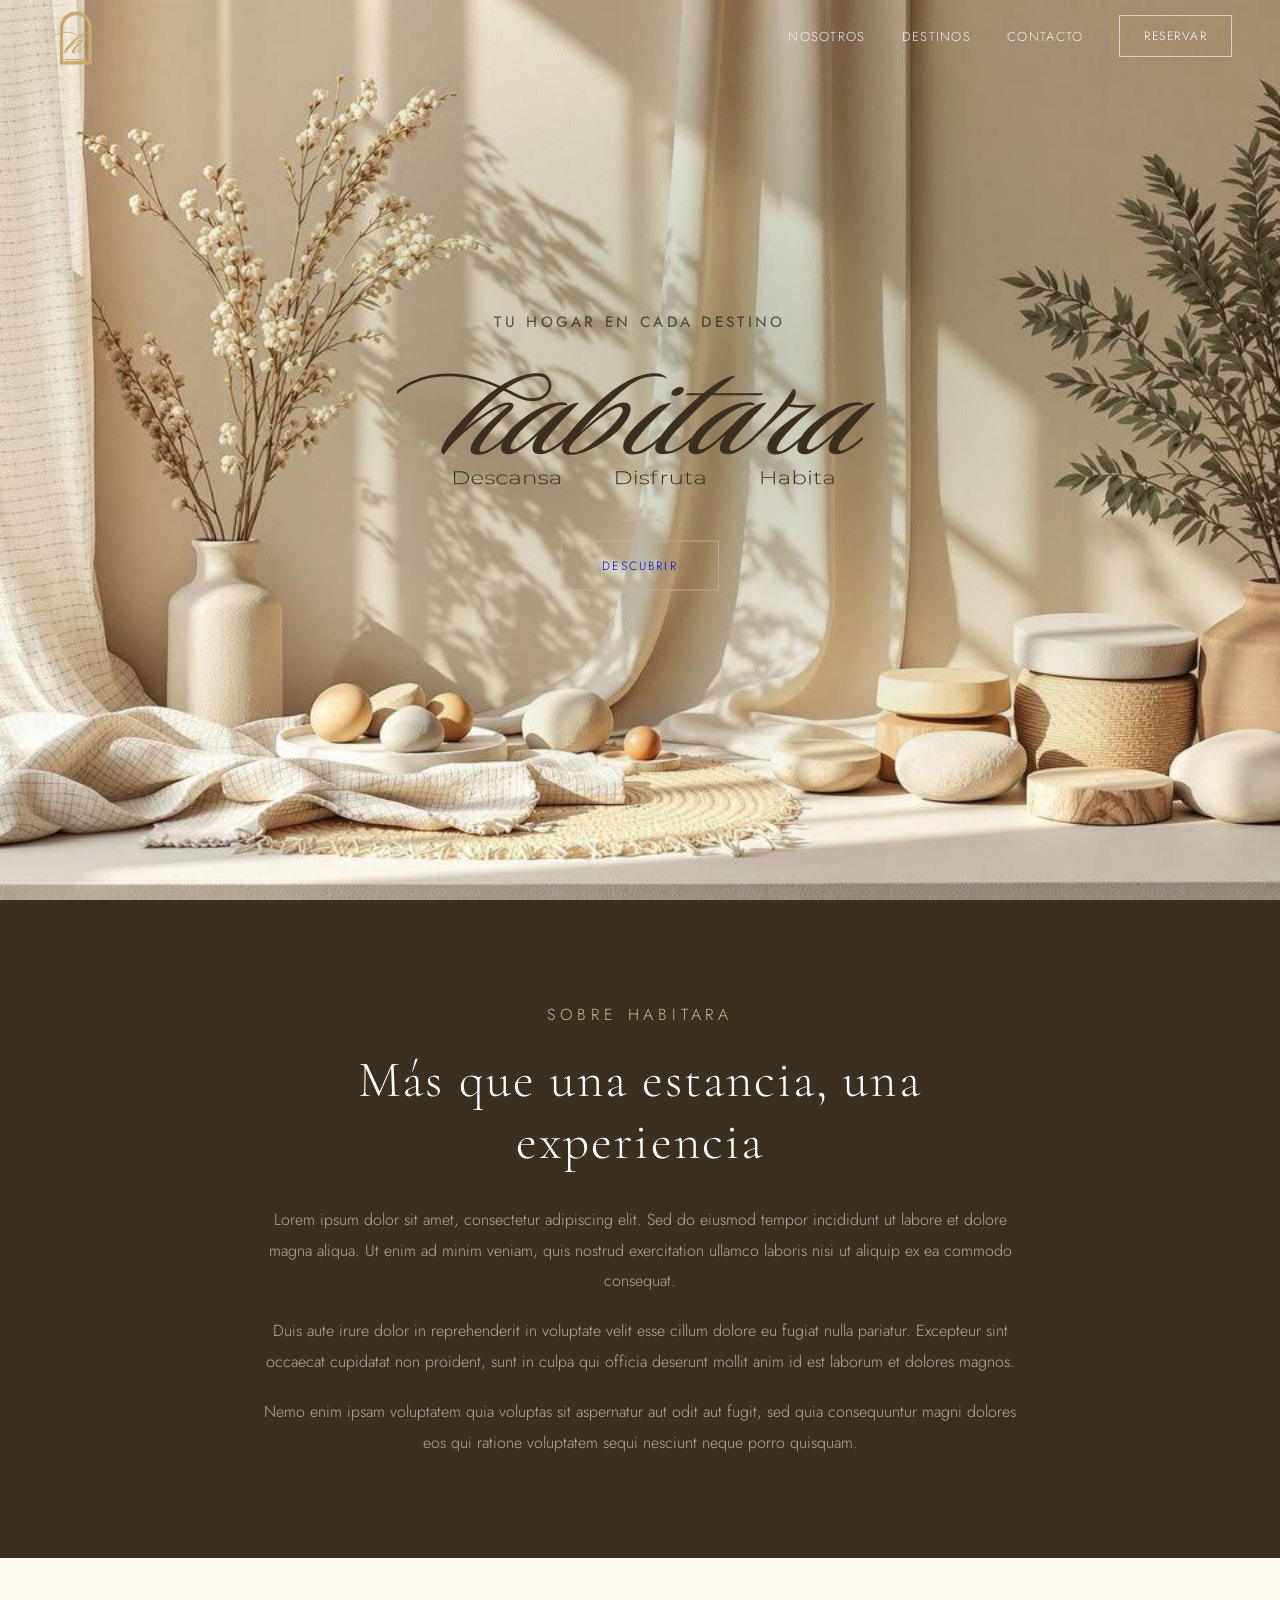
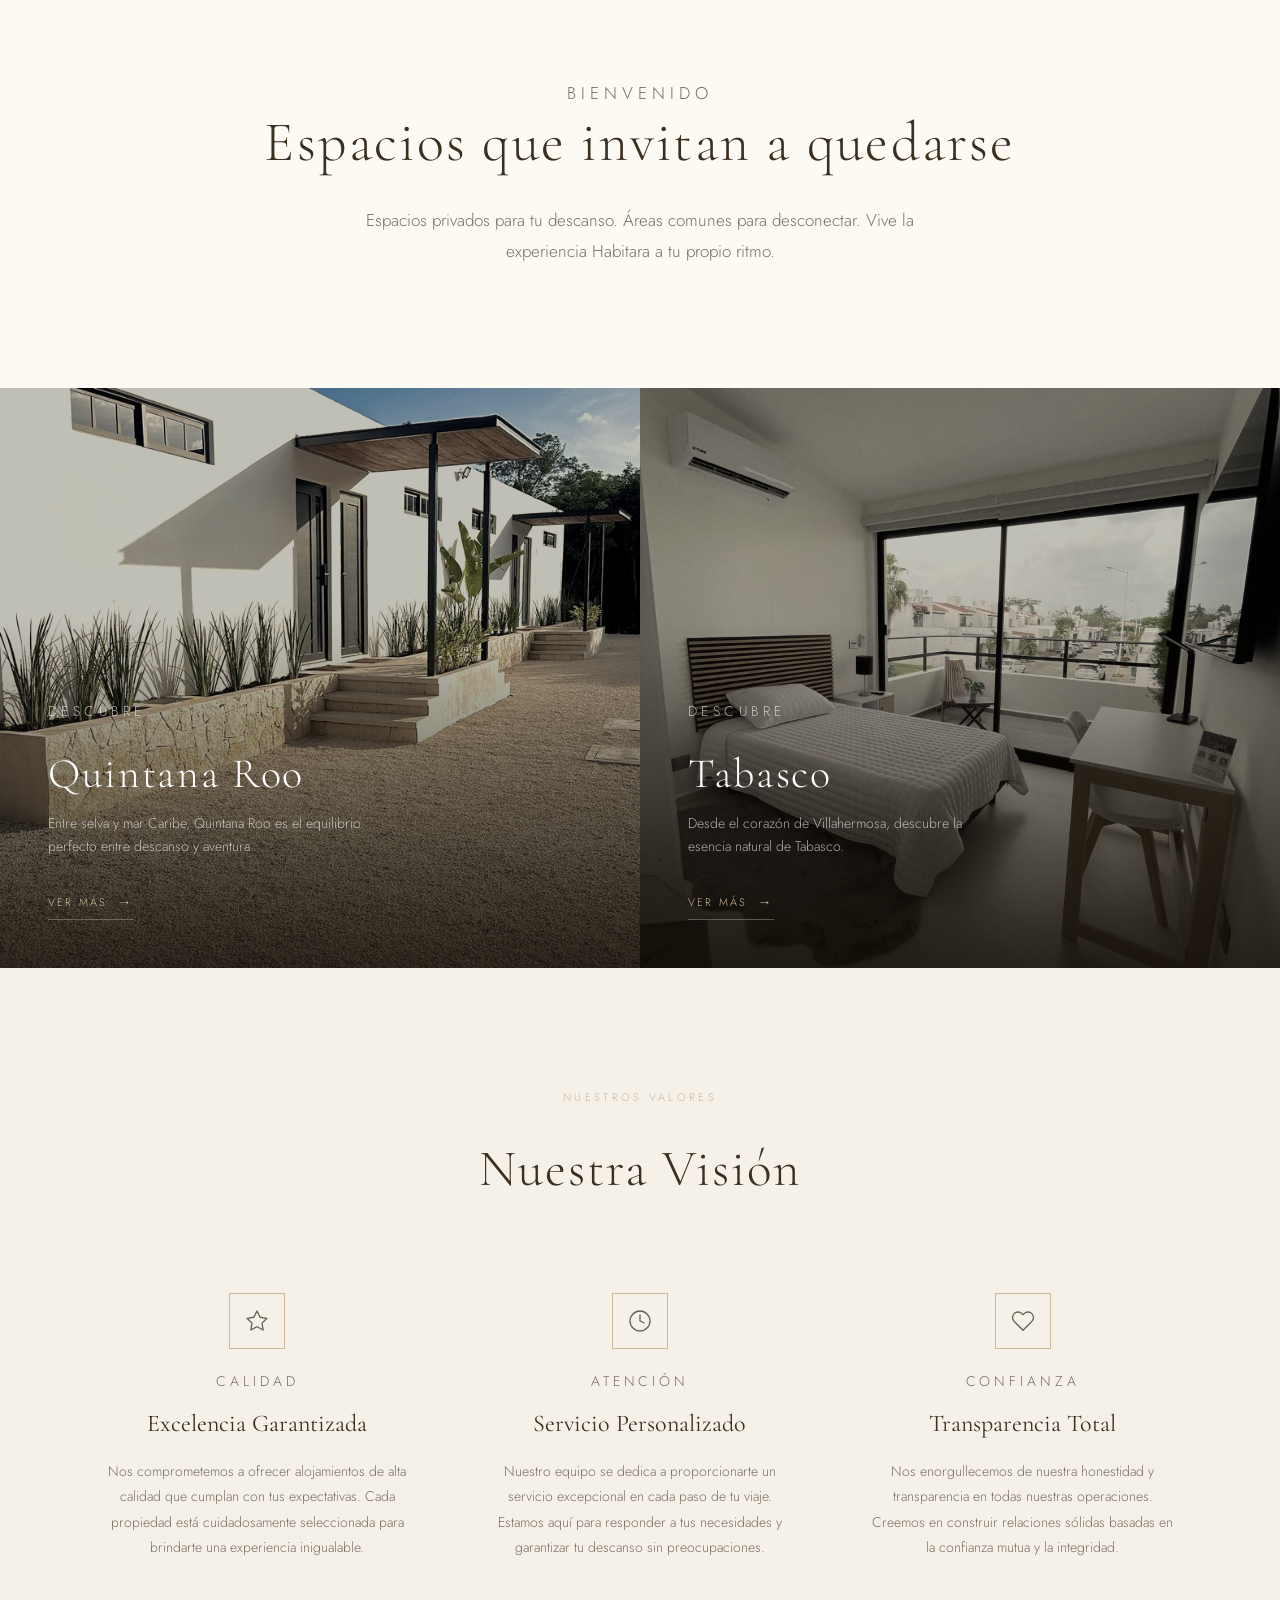
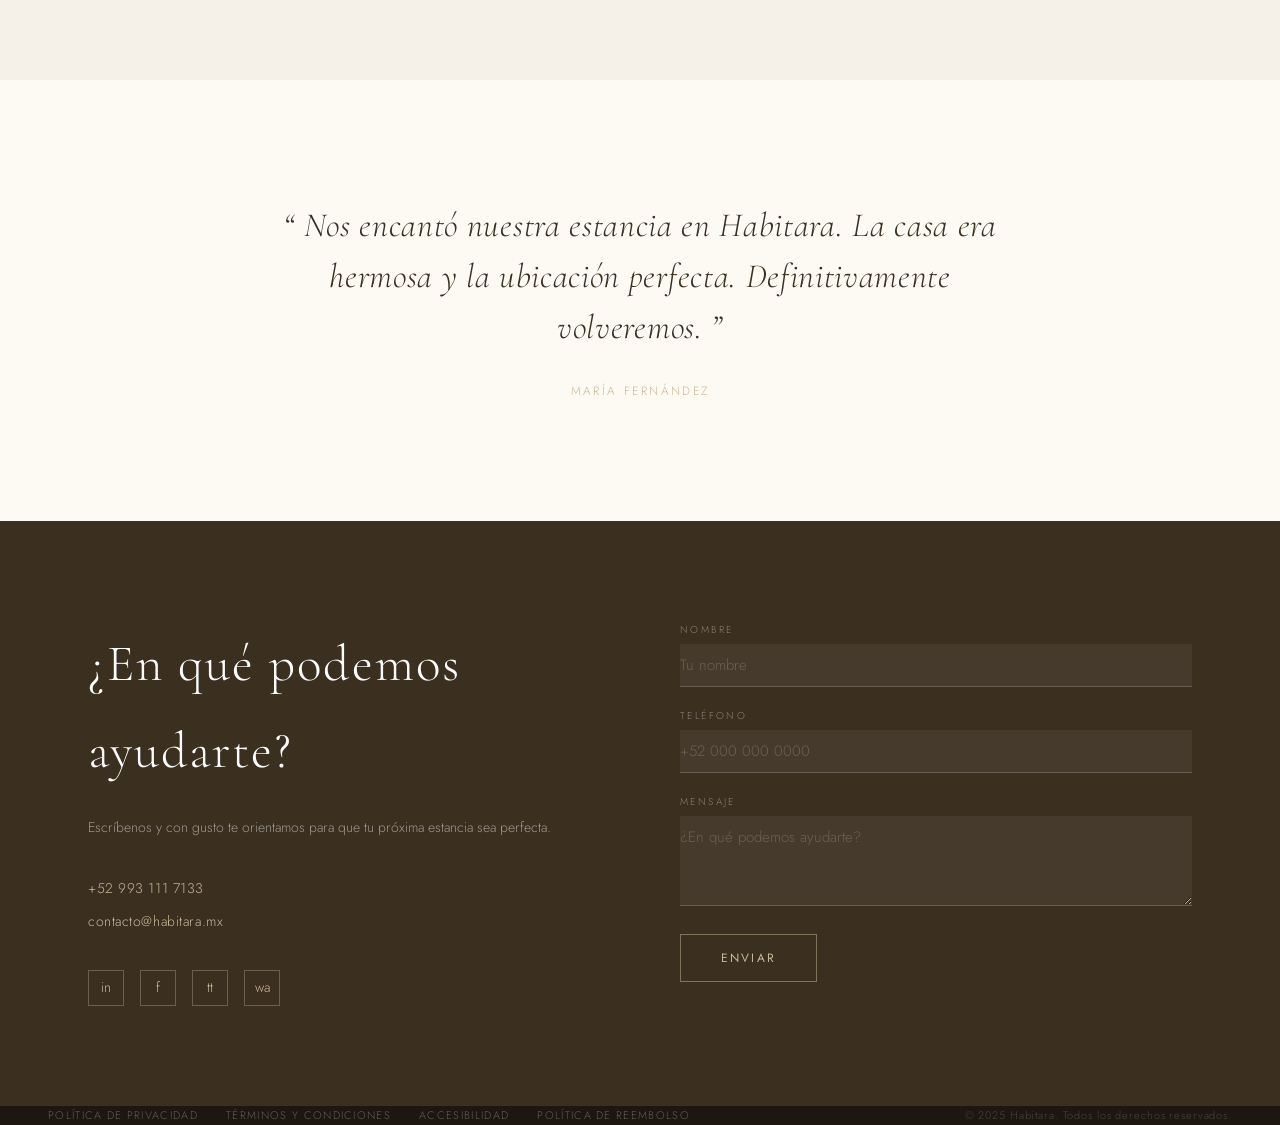
==== commit 8afdd97c: "Add files via upload" ====
--- a/index.html
+++ b/index.html
@@ -34,12 +34,12 @@
     </a>
 
     <ul class="nav-links">
-      <li><a href="#">Inicio</a></li>
       <li><a href="#sobre">Nosotros</a></li>
-      <li><a href="#servicios">Servicios</a></li>
+      <li><a href="#destinos">Destinos</a></li>
+      <li><a href="#contacto">Contacto</a></li>
     </ul>
 
-    <a href="#contacto" class="nav-cta">Contáctanos</a>
+    <a href="#contacto" class="nav-cta">Reservar</a>
 
     <button class="hamburger" id="menuBtn" aria-label="Abrir menú">
       <span></span>
@@ -57,16 +57,18 @@
     <button class="mobile-close" id="closeMenu" aria-label="Cerrar menú">×</button>
     <a href="#">Inicio</a>
     <a href="#sobre">Nosotros</a>
-    <a href="#servicios">Servicios</a>
-    <a href="#contacto">Contáctanos</a>
+    <a href="#destinos">Destinos</a>
+    <a href="#contacto">Contacto</a>
+    <a href="#contacto">Reservar</a>
   </div>
 
 
   <!-- ══════════════════════════════════════════════════════════
        HERO — Pantalla de bienvenida
-       - .hero-logo      → logotipo con eslogan de HABITARA
-       - .hero-slogan    → frase "Descansa · Disfruta · Habita"
-       - .hero-options   → las dos opciones principales
+       - .hero-eyebrow   → subtítulo pequeño arriba
+       - .hero-headline  → nombre de la marca grande
+       - .hero-tagline   → frase debajo del nombre
+       - .hero-cta       → botón de llamada a la acción
        - .hero-bg        → REEMPLAZA el fondo con tu foto:
                            agrega background-image: url('images/hero.jpg')
                            en el archivo style.css, sección HERO.
@@ -75,20 +77,10 @@
     <div class="hero-bg"></div>
 
     <div class="hero-content">
+      <p class="hero-tagline">Tu hogar en cada destino</p>
       <img src="images/logo-hero.svg" alt="Habitara" class="hero-logo" />
-      <p class="hero-slogan">Descansa · Disfruta · Habita</p>
-
-      <div class="hero-options">
-        <a href="#servicios" class="hero-option">
-          <span class="hero-option-title">Gestionamos Tu Propiedad</span>
-          <span class="hero-option-link">Ver más</span>
-        </a>
-        <div class="hero-options-divider"></div>
-        <a href="#servicios" class="hero-option">
-          <span class="hero-option-title">Encuentra Tu Alojamiento</span>
-          <span class="hero-option-link">Ver más</span>
-        </a>
-      </div>
+      <div class="hero-divider"></div>
+      <a href="#destinos" class="hero-cta">Descubrir</a>
     </div>
 
   </section>
@@ -100,60 +92,140 @@
     <div class="sobre-inner">
       <p class="section-label">Sobre Habitara</p>
       <h2>Más que una estancia, una experiencia</h2>
-      <p>En HABITARA creamos y gestionamos espacios diseñados para habitarse con comodidad, orden y confianza.</p>
-      <p>Acompañamos a huéspedes que buscan alojamiento flexible y bien ubicado, así como a propietarios que desean transformar su inmueble en una operación profesional, cuidada y rentable.</p>
-      <p>Conoce nuestros servicios y descubre cómo podemos ayudarte.</p>
-    </div>
-  </section>
-
-
-
-  <!-- ══════════════════════════════════════════════════════════
-       SERVICIOS — Dos bloques simétricos
+      <p>Lorem ipsum dolor sit amet, consectetur adipiscing elit. Sed do eiusmod tempor incididunt ut labore et dolore magna aliqua. Ut enim ad minim veniam, quis nostrud exercitation ullamco laboris nisi ut aliquip ex ea commodo consequat.</p>
+      <p>Duis aute irure dolor in reprehenderit in voluptate velit esse cillum dolore eu fugiat nulla pariatur. Excepteur sint occaecat cupidatat non proident, sunt in culpa qui officia deserunt mollit anim id est laborum et dolores magnos.</p>
+      <p>Nemo enim ipsam voluptatem quia voluptas sit aspernatur aut odit aut fugit, sed quia consequuntur magni dolores eos qui ratione voluptatem sequi nesciunt neque porro quisquam.</p>
+    </div>
+  </section>
+
+
+
+  <!-- ══════════════════════════════════════════════════════════
+       INTRO — Presentación de la marca
+  ══════════════════════════════════════════════════════════ -->
+  <section class="intro fade-in">
+    <p class="section-label">Bienvenido</p>
+    <h2>Espacios que invitan a quedarse</h2>
+    <p>Espacios privados para tu descanso. Áreas comunes para desconectar. Vive la experiencia Habitara a tu propio ritmo.</p>
+  </section>
+
+
+  <!-- ══════════════════════════════════════════════════════════
+       DESTINOS — Tarjetas de destino con foto de fondo
+       Para agregar un tercer destino:
+         1. Copia uno de los <div class="destination"> completos
+         2. Crea una clase nueva, ej: .dest-oax en style.css
+         3. Cambia el grid a 3 columnas en style.css si lo necesitas
+  ══════════════════════════════════════════════════════════ -->
+  <section class="destinations" id="destinos">
+
+    <!-- Destino: Quintana Roo — Slideshow -->
+    <div class="destination fade-in">
+      <!-- ── Agrega o quita imágenes aquí. El JS las rota automáticamente. ── -->
+      <div class="dest-slideshow" id="slideshow-qr">
+        <div class="dest-slide active" style="background-image: url('images/quintanaroo/qr-2.jpg')"></div>
+        <div class="dest-slide" style="background-image: url('images/quintanaroo/qr-3.jpg')"></div>
+        <div class="dest-slide" style="background-image: url('images/quintanaroo/qr-4.jpg')"></div>
+        <div class="dest-slide" style="background-image: url('images/quintanaroo/qr-5.jpg')"></div>
+        <div class="dest-slide" style="background-image: url('images/quintanaroo/qr-6.jpg')"></div>
+      </div>
+      <div class="dest-overlay"></div>
+      <div class="dest-content">
+        <p class="dest-label">Descubre</p>
+        <h3>Quintana Roo</h3>
+        <p>Entre selva y mar Caribe, Quintana Roo es el equilibrio perfecto entre descanso y aventura.</p>
+        <a href="quintana-roo.html" class="dest-link">Ver más</a>
+      </div>
+    </div>
+
+    <!-- Destino: Tabasco — Slideshow -->
+    <div class="destination fade-in" style="transition-delay: 0.15s">
+      <!-- ── Agrega o quita imágenes aquí. El JS las rota automáticamente. ── -->
+      <div class="dest-slideshow" id="slideshow-tab">
+        <div class="dest-slide active" style="background-image: url('images/tabasco/tab-1.jpg')"></div>
+        <div class="dest-slide" style="background-image: url('images/tabasco/tab-2.jpg')"></div>
+        <div class="dest-slide" style="background-image: url('images/tabasco/tab-3.jpg')"></div>
+        <div class="dest-slide" style="background-image: url('images/tabasco/tab-4.jpg')"></div>
+        <div class="dest-slide" style="background-image: url('images/tabasco/tab-5.jpg')"></div>
+        <div class="dest-slide" style="background-image: url('images/tabasco/tab-6.jpg')"></div>
+      </div>
+      <div class="dest-overlay"></div>
+      <div class="dest-content">
+        <p class="dest-label">Descubre</p>
+        <h3>Tabasco</h3>
+        <p>Desde el corazón de Villahermosa, descubre la esencia natural de Tabasco.</p>
+        <a href="tabasco.html" class="dest-link">Ver más</a>
+      </div>
+    </div>
+
+  </section>
+
+
+  <!-- ══════════════════════════════════════════════════════════
+       VALORES — Tres columnas con íconos
        Para cambiar un ícono, reemplaza el SVG dentro de
-       .service-icon por cualquier SVG de línea (stroke).
-  ══════════════════════════════════════════════════════════ -->
-  <section class="services" id="servicios">
-
-    <div class="services-header fade-in">
-      <p class="section-label">Nuestros Servicios</p>
-      <h2>Conoce nuestros servicios</h2>
-    </div>
-
-    <div class="services-grid">
-
-      <!-- Servicio 1: Encuentra Tu Alojamiento -->
-      <div class="service-card fade-in">
-        <div class="service-icon">
+       .value-icon por cualquier SVG de línea (stroke).
+  ══════════════════════════════════════════════════════════ -->
+  <section class="values" id="nosotros">
+
+    <div class="values-header fade-in">
+      <p class="section-label">Nuestros Valores</p>
+      <h2>Nuestra Visión</h2>
+    </div>
+
+    <div class="values-grid">
+
+      <!-- Valor 1: Calidad -->
+      <div class="value-card fade-in">
+        <div class="value-icon">
           <svg viewBox="0 0 24 24" fill="none" stroke-width="1.3" stroke-linecap="round" stroke-linejoin="round">
-            <path d="M4 11.5 12 4l8 7.5"/>
-            <path d="M6 10v9a1 1 0 0 0 1 1h10a1 1 0 0 0 1-1v-9"/>
-            <path d="M12 20v-5"/>
+            <path d="M12 2l3.09 6.26L22 9.27l-5 4.87 1.18 6.88L12 17.77l-6.18 3.25L7 14.14 2 9.27l6.91-1.01L12 2z"/>
           </svg>
         </div>
-        <h3>Encuentra Tu Alojamiento</h3>
-        <p>Descubre alojamientos únicos y seleccionados para que vivas experiencias inolvidables.</p>
-        <a href="#contacto" class="service-link">Ver más</a>
-      </div>
-
-      <div class="services-divider"></div>
-
-      <!-- Servicio 2: Gestionamos Tu Propiedad -->
-      <div class="service-card fade-in" style="transition-delay: 0.12s">
-        <div class="service-icon">
+        <p class="value-tag">Calidad</p>
+        <h3>Excelencia Garantizada</h3>
+        <p>Nos comprometemos a ofrecer alojamientos de alta calidad que cumplan con tus expectativas. Cada propiedad está cuidadosamente seleccionada para brindarte una experiencia inigualable.</p>
+      </div>
+
+      <!-- Valor 2: Atención -->
+      <div class="value-card fade-in" style="transition-delay: 0.12s">
+        <div class="value-icon">
           <svg viewBox="0 0 24 24" fill="none" stroke-width="1.3" stroke-linecap="round" stroke-linejoin="round">
-            <path d="M4 11.5 12 4l8 7.5"/>
-            <path d="M6 10v9a1 1 0 0 0 1 1h10a1 1 0 0 0 1-1v-9"/>
-            <circle cx="10" cy="14.5" r="1.4"/>
-            <path d="M11.4 14.5h3.6M14 14.5v2"/>
+            <circle cx="12" cy="12" r="10"/>
+            <path d="M12 6v6l4 2"/>
           </svg>
         </div>
-        <h3>Gestionamos Tu Propiedad</h3>
-        <p>Nos encargamos de todo para que tu propiedad esté en las mejores manos y genere resultados.</p>
-        <a href="#contacto" class="service-link">Ver más</a>
-      </div>
-
-    </div>
+        <p class="value-tag">Atención</p>
+        <h3>Servicio Personalizado</h3>
+        <p>Nuestro equipo se dedica a proporcionarte un servicio excepcional en cada paso de tu viaje. Estamos aquí para responder a tus necesidades y garantizar tu descanso sin preocupaciones.</p>
+      </div>
+
+      <!-- Valor 3: Confianza -->
+      <div class="value-card fade-in" style="transition-delay: 0.24s">
+        <div class="value-icon">
+          <svg viewBox="0 0 24 24" fill="none" stroke-width="1.3" stroke-linecap="round" stroke-linejoin="round">
+            <path d="M20.84 4.61a5.5 5.5 0 0 0-7.78 0L12 5.67l-1.06-1.06a5.5 5.5 0 0 0-7.78 7.78l1.06 1.06L12 21.23l7.78-7.78 1.06-1.06a5.5 5.5 0 0 0 0-7.78z"/>
+          </svg>
+        </div>
+        <p class="value-tag">Confianza</p>
+        <h3>Transparencia Total</h3>
+        <p>Nos enorgullecemos de nuestra honestidad y transparencia en todas nuestras operaciones. Creemos en construir relaciones sólidas basadas en la confianza mutua y la integridad.</p>
+      </div>
+
+    </div>
+  </section>
+
+
+  <!-- ══════════════════════════════════════════════════════════
+       TESTIMONIAL — Cita de huésped
+       Para agregar más reseñas, duplica el bloque
+       <blockquote> + <p class="testimonial-author">
+  ══════════════════════════════════════════════════════════ -->
+  <section class="testimonial fade-in">
+    <blockquote>
+      Nos encantó nuestra estancia en Habitara. La casa era hermosa y la ubicación perfecta. Definitivamente volveremos.
+    </blockquote>
+    <p class="testimonial-author">María Fernández</p>
   </section>
 
 
@@ -168,7 +240,8 @@
 
       <!-- Columna izquierda: info -->
       <div class="contact-info fade-in">
-        <h2>Contáctanos</h2>
+        <h2>¿En qué podemos ayudarte?</h2>
+        <p>Escríbenos y con gusto te orientamos para que tu próxima estancia sea perfecta.</p>
 
         <div class="contact-detail">
           <a href="tel:+529931117133">+52 993 111 7133</a>
@@ -176,29 +249,10 @@
         </div>
 
         <div class="social-row">
-          <a href="https://www.instagram.com/habitara_mx" target="_blank" rel="noopener" aria-label="Instagram">
-            <svg viewBox="0 0 24 24" fill="none" stroke="currentColor" stroke-width="1.4">
-              <rect x="3" y="3" width="18" height="18" rx="5"/>
-              <circle cx="12" cy="12" r="4.2"/>
-              <circle cx="17.3" cy="6.7" r="0.9" fill="currentColor" stroke="none"/>
-            </svg>
-          </a>
-          <a href="https://www.facebook.com/share/1Dodgs87RV/" target="_blank" rel="noopener" aria-label="Facebook">
-            <svg viewBox="0 0 24 24" fill="currentColor" stroke="none">
-              <path d="M14.5 8.5H16V5.7h-1.9c-2.3 0-3.7 1.4-3.7 3.7v1.6H8.6v3h1.8v6.3h3v-6.3h2.2l.5-3h-2.7V9.6c0-.6.3-1.1 1.1-1.1z"/>
-            </svg>
-          </a>
-          <a href="https://www.tiktok.com/@habitara_mx" target="_blank" rel="noopener" aria-label="TikTok">
-            <svg viewBox="0 0 24 24" fill="currentColor" stroke="none">
-              <path d="M15.5 3h-2.7v10.9a2.8 2.8 0 1 1-2-2.7v-2.8a5.7 5.7 0 1 0 4.7 5.6V9.4a7 7 0 0 0 3.5 1V7.6a4.3 4.3 0 0 1-3.5-3.6V3z"/>
-            </svg>
-          </a>
-          <a href="https://wa.me/529931117133" target="_blank" rel="noopener" aria-label="WhatsApp">
-            <svg viewBox="0 0 24 24" fill="none" stroke="currentColor" stroke-width="1.3">
-              <path d="M12 3a9 9 0 0 0-7.8 13.5L3 21l4.7-1.2A9 9 0 1 0 12 3z"/>
-              <path d="M8.6 8.8c.2-.5.4-.5.6-.5h.4c.15 0 .3.05.45.4.2.5.6 1.4.65 1.5.05.15.1.3 0 .5-.1.2-.15.3-.3.45-.15.15-.25.3-.1.55.15.3.65 1.1 1.4 1.75.95.85 1.7 1.1 2 1.25.3.15.45.1.6-.05.15-.2.6-.7.75-.95.15-.25.3-.2.5-.1s1.25.6 1.45.7c.2.1.35.15.4.25.05.15.05.75-.2 1.4-.25.65-1.3 1.25-1.75 1.3-.45.1-.95.15-3.1-.65-2.6-1-4.2-3.6-4.35-3.8-.15-.2-1.05-1.35-1.05-2.55 0-1.2.65-1.8.85-2.05z" fill="currentColor" stroke="none"/>
-            </svg>
-          </a>
+          <a href="https://www.instagram.com/habitara_mx" target="_blank" rel="noopener" aria-label="Instagram">in</a>
+          <a href="https://www.facebook.com/share/1Dodgs87RV/" target="_blank" rel="noopener" aria-label="Facebook">f</a>
+          <a href="https://www.tiktok.com/@habitara_mx" target="_blank" rel="noopener" aria-label="TikTok">tt</a>
+          <a href="https://wa.me/529931117133" target="_blank" rel="noopener" aria-label="WhatsApp">wa</a>
         </div>
       </div>
 
--- a/habitara-style.css
+++ b/habitara-style.css
@@ -7,11 +7,14 @@
    3. Navegación
    4. Menú Móvil
    5. Hero
-   6. Servicios
-   7. Contacto
-   8. Footer
-   9. Animaciones
-   10. Responsive
+   6. Intro
+   7. Destinos
+   8. Valores
+   9. Testimonial
+   10. Contacto
+   11. Footer
+   12. Animaciones
+   13. Responsive
    ============================================================ */
 
 
@@ -248,57 +251,45 @@
   line-height: 1.05;
 }
 
-/* Eslogan debajo del logo */
-.hero-slogan {
-  font-size: 13px;
+.hero-tagline {
+  font-size: 15px;
   font-weight: 450;
-  letter-spacing: 0.24em;
-  text-transform: uppercase;
-  color: rgba(255,255,255,0.75);
-  margin: 12px 0 40px;   /* baja levemente respecto al logo */
-}
-
-/* Dos opciones principales, centradas y simétricas */
-.hero-options {
-  display: flex;
-  align-items: center;
-  justify-content: center;
-  gap: 56px;
-}
-
-.hero-option {
-  display: flex;
-  flex-direction: column;
-  align-items: center;
-  gap: 10px;
-  min-width: 200px;
+  letter-spacing: 0.22em;
+  text-transform: uppercase;
+  color: rgba(0, 0, 0, 0.55);
+  margin: 0 0 20px 0;   /* más espacio entre tagline y logo */
+}
+
+.hero-divider {
+  width: 40px;
+  height: 1px;
+  background: var(--clay);
+  margin: 20px 0 20px;  /* más espacio entre logo→línea y línea→botón */
+}
+
+.hero-cta {
+  display: inline-block;
+  font-size: 12px;
+  letter-spacing: 0.18em;
+  text-transform: uppercase;
+  padding: 14px 40px;
+  border: 1px solid rgba(201,184,154,0.7);
+  color: var(--c#3b2f20);
   text-decoration: none;
-}
-
-.hero-option-title {
-  font-family: 'Jost', sans-serif;
-  font-size: 15px;
-  font-weight: 400;
-  letter-spacing: 0.04em;
-  color: var(--white);
-}
-
-.hero-option-link {
-  font-size: 11px;
-  letter-spacing: 0.18em;
-  text-transform: uppercase;
-  color: var(--clay);
-  transition: color 0.3s;
-}
-.hero-option-link::after { content: ' →'; }
-.hero-option:hover .hero-option-link { color: var(--white); }
-
-.hero-options-divider {
-  width: 1px;
-  height: 44px;
-  background: rgba(255,255,255,0.25);
-}
-
+  transition: background 0.3s, color 0.3s;
+}
+.hero-cta:hover { background: var(--clay); color: var(--bark); }
+
+
+/* ─── 6. INTRO ───────────────────────────────────────────────
+   Bloque de bienvenida centrado.
+   ──────────────────────────────────────────────────────────── */
+.intro {
+  padding: 120px 48px;
+  max-width: 900px;
+  margin: 0 auto;
+  text-align: center;
+}
 
 /* Etiqueta pequeña reutilizable en varias secciones */
 .section-label {
@@ -309,82 +300,122 @@
   margin-bottom: 20px;
 }
 
-/* ─── 6. SERVICIOS ───────────────────────────────────────────
-   Dos bloques simétricos separados por una línea divisoria,
-   con ícono, título, descripción y enlace "Ver más".
-   ──────────────────────────────────────────────────────────── */
-.services {
-  background: var(--sand);
-  padding: 120px 48px;
-}
-
-.services-header {
-  text-align: center;
-  margin-bottom: 80px;
-}
-
-.services-header h2 {
+.intro h2 {
   font-family: 'Cormorant Garamond', serif;
-  font-size: clamp(36px, 4vw, 52px);
-  font-weight: 300;
+  font-size: clamp(36px, 5vw, 56px);
+  font-weight: 300;
+  line-height: 1.2;
+  letter-spacing: 0.04em;
   color: var(--bark);
+  margin-bottom: 28px;
+}
+
+.intro p {
+  font-size: 17px;
+  color: var(--muted);
+  max-width: 580px;
+  margin: 0 auto;
+  line-height: 1.85;
+}
+
+
+/* ─── 7. DESTINOS ────────────────────────────────────────────
+   Grid de dos columnas con imagen de fondo por destino.
+   Para agregar la foto real, reemplaza el background-color
+   de .dest-qr y .dest-tab con background-image: url(...)
+   ──────────────────────────────────────────────────────────── */
+.destinations {
+  display: grid;
+  grid-template-columns: 1fr 1fr;
+}
+
+.destination {
+  position: relative;
+  height: 580px;
+  overflow: hidden;
+  display: flex;
+  align-items: flex-end;
+}
+
+.dest-bg {
+  position: absolute;
+  inset: 0;
+  background-size: cover;
+  background-position: center;
+  transition: transform 0.8s ease;
+}
+.destination:hover .dest-bg { transform: scale(1.05); }
+
+/* REEMPLAZA los gradientes con tus fotos reales */
+.dest-qr  .dest-bg { background-color: #4a6060; background-image: linear-gradient(135deg, #2e5050 0%, #5a7a6a 100%); }
+
+/* ── Slideshow de destino ───────────────────────────────────
+   Cada .dest-slide ocupa todo el contenedor.
+   La clase .active es la visible; el JS la rota cada 6 seg.
+   El filtro mix-blend-mode + color replica el tono del hero.
+──────────────────────────────────────────────────────────── */
+.dest-slideshow {
+  position: absolute;
+  inset: 0;
+  overflow: hidden;
+}
+
+.dest-slide {
+  position: absolute;
+  inset: 0;
+  background-size: cover;
+  background-position: center;
+  opacity: 0;
+  transition: opacity 1.2s ease;
+  /* Filtro de color — mismo tono cálido del hero */
+  filter: sepia(0.35) saturate(0.8) brightness(0.75);
+}
+
+.dest-slide.active {
+  opacity: 1;
+}
+
+.dest-overlay {
+  position: absolute;
+  inset: 0;
+  background: linear-gradient(to top, rgba(20,15,8,0.80) 0%, transparent 60%);
+}
+
+.dest-content {
+  position: relative;
+  z-index: 2;
+  padding: 48px;
+}
+
+.dest-label {
+  font-size: 10px;
+  letter-spacing: 0.32em;
+  text-transform: uppercase;
+  color: var(--clay);
+  margin-bottom: 8px;
+}
+
+.dest-content h3 {
+  font-family: 'Cormorant Garamond', serif;
+  font-size: 42px;
+  font-weight: 300;
+  color: var(--white);
   letter-spacing: 0.04em;
-}
-
-.services-grid {
-  display: grid;
-  grid-template-columns: 1fr auto 1fr;
-  gap: 64px;
-  max-width: 900px;
-  margin: 0 auto;
-  align-items: center;
-}
-
-.services-divider {
-  width: 1px;
-  height: 170px;
-  background: rgba(59,47,32,0.15);
-}
-
-.service-card {
-  text-align: center;
-  padding: 0 16px;
-}
-
-.service-icon {
-  width: 56px;
-  height: 56px;
-  margin: 0 auto 20px;
-  border: 1px solid var(--clay);
-  display: flex;
-  align-items: center;
-  justify-content: center;
-}
-.service-icon svg {
-  width: 24px;
-  height: 24px;
-  stroke: var(--moss);
-}
-
-.service-card h3 {
-  font-family: 'Cormorant Garamond', serif;
-  font-size: 26px;
-  font-weight: 400;
-  color: var(--bark);
+  line-height: 1.1;
   margin-bottom: 14px;
 }
 
-.service-card p {
+.dest-content p {
   font-size: 14px;
-  color: var(--muted);
-  line-height: 1.8;
-  margin-bottom: 24px;
-}
-
-.service-link {
+  color: rgba(255,255,255,0.65);
+  max-width: 320px;
+  margin-bottom: 28px;
+}
+
+.dest-link {
   display: inline-flex;
   align-items: center;
-  gap: 8px;
+  gap: 10px;
   font-size: 11px;
   letter-spacing: 0.2em;
   text-transform: uppercase;
@@ -394,11 +425,114 @@
   padding-bottom: 4px;
   transition: color 0.3s, border-color 0.3s;
 }
-.service-link::after { content: '→'; font-size: 13px; }
-.service-link:hover  { color: var(--moss); border-color: var(--moss); }
-
-
-/* ─── 7. CONTACTO ───────────────────────────────────────────
+.dest-link::after      { content: '→'; font-size: 14px; }
+.dest-link:hover       { color: var(--white); border-color: var(--white); }
+
+
+/* ─── 8. VALORES ─────────────────────────────────────────────
+   Tres columnas con íconos SVG y descripciones.
+   ──────────────────────────────────────────────────────────── */
+.values {
+  background: var(--sand);
+  padding: 120px 48px;
+}
+
+.values-header {
+  text-align: center;
+  margin-bottom: 80px;
+}
+
+.values-header h2 {
+  font-family: 'Cormorant Garamond', serif;
+  font-size: clamp(36px, 4vw, 52px);
+  font-weight: 300;
+  color: var(--bark);
+  letter-spacing: 0.04em;
+}
+
+.values-grid {
+  display: grid;
+  grid-template-columns: repeat(3, 1fr);
+  gap: 48px;
+  max-width: 1100px;
+  margin: 0 auto;
+}
+
+.value-card {
+  text-align: center;
+  padding: 0 16px;
+}
+
+.value-icon {
+  width: 56px;
+  height: 56px;
+  margin: 0 auto 20px;
+  border: 1px solid var(--clay);
+  display: flex;
+  align-items: center;
+  justify-content: center;
+}
+.value-icon svg {
+  width: 24px;
+  height: 24px;
+  stroke: var(--moss);
+}
+
+.value-tag {
+  font-size: 10px;
+  letter-spacing: 0.28em;
+  text-transform: uppercase;
+  color: var(--clay);
+  margin-bottom: 10px;
+}
+
+.value-card h3 {
+  font-family: 'Cormorant Garamond', serif;
+  font-size: 24px;
+  font-weight: 400;
+  color: var(--bark);
+  margin-bottom: 14px;
+}
+
+.value-card p {
+  font-size: 14px;
+  color: var(--muted);
+  line-height: 1.8;
+}
+
+
+/* ─── 9. TESTIMONIAL ─────────────────────────────────────────
+   Cita centrada. Para agregar más, duplica el bloque en HTML.
+   ──────────────────────────────────────────────────────────── */
+.testimonial {
+  padding: 120px 48px;
+  text-align: center;
+  background: var(--cream);
+}
+
+.testimonial blockquote {
+  font-family: 'Cormorant Garamond', serif;
+  font-size: clamp(22px, 3vw, 34px);
+  font-weight: 300;
+  font-style: italic;
+  color: var(--bark);
+  max-width: 760px;
+  margin: 0 auto 28px;
+  line-height: 1.5;
+  letter-spacing: 0.02em;
+}
+.testimonial blockquote::before { content: '\201C'; }
+.testimonial blockquote::after  { content: '\201D'; }
+
+.testimonial-author {
+  font-size: 12px;
+  letter-spacing: 0.2em;
+  text-transform: uppercase;
+  color: var(--clay);
+}
+
+
+/* ─── 10. CONTACTO ───────────────────────────────────────────
    Sección oscura con info de contacto y formulario.
    ──────────────────────────────────────────────────────────── */
 .contact-section {
@@ -462,11 +596,8 @@
   justify-content: center;
   color: var(--clay);
   text-decoration: none;
-  transition: background 0.3s, border-color 0.3s, color 0.3s;
-}
-.social-row a svg {
-  width: 16px;
-  height: 16px;
+  font-size: 14px;
+  transition: background 0.3s, border-color 0.3s;
 }
 .social-row a:hover {
   background: var(--clay);
@@ -534,7 +665,7 @@
 }
 
 
-/* ─── 8. FOOTER ─────────────────────────────────────────────
+/* ─── 11. FOOTER ─────────────────────────────────────────────
    Barra inferior con logo, links legales y copyright.
    ──────────────────────────────────────────────────────────── */
 footer {
@@ -576,7 +707,7 @@
 }
 
 
-/* ─── 9. ANIMACIONES ────────────────────────────────────────
+/* ─── 12. ANIMACIONES ────────────────────────────────────────
    Clase `.fade-in` se activa con `.visible` desde main.js
    usando IntersectionObserver al hacer scroll.
    ──────────────────────────────────────────────────────────── */
@@ -591,7 +722,7 @@
 }
 
 
-/* ─── 10. RESPONSIVE ─────────────────────────────────────────
+/* ─── 13. RESPONSIVE ─────────────────────────────────────────
    Breakpoint en 900px para pantallas medianas y móviles.
    ──────────────────────────────────────────────────────────── */
 @media (max-width: 900px) {
@@ -611,13 +742,12 @@
   /* Logo hero: usa 88% del ancho para que no se corte en ningún dispositivo */
   .hero-logo               { width: 88vw; height: auto; }
 
-  /* Hero: las dos opciones se apilan en móvil */
-  .hero-options            { flex-direction: column; gap: 28px; }
-  .hero-options-divider    { width: 40px; height: 1px; }
-
-  /* Servicios: una columna, línea divisoria pasa a horizontal */
-  .services-grid           { grid-template-columns: 1fr; gap: 40px; }
-  .services-divider         { width: 100%; height: 1px; }
+  /* Destinos: una columna */
+  .destinations            { grid-template-columns: 1fr; }
+  .destination             { height: 420px; }
+
+  /* Valores: una columna */
+  .values-grid             { grid-template-columns: 1fr; gap: 40px; }
 
   /* Contacto: una columna */
   .contact {
@@ -627,7 +757,9 @@
   }
 
   /* Padding reducido en secciones */
-  .services { padding: 80px 24px; }
+  .intro       { padding: 80px 24px; }
+  .values      { padding: 80px 24px; }
+  .testimonial { padding: 80px 24px; }
 
   /* Footer en columna */
   footer          { flex-direction: column; align-items: flex-start; gap: 16px; }
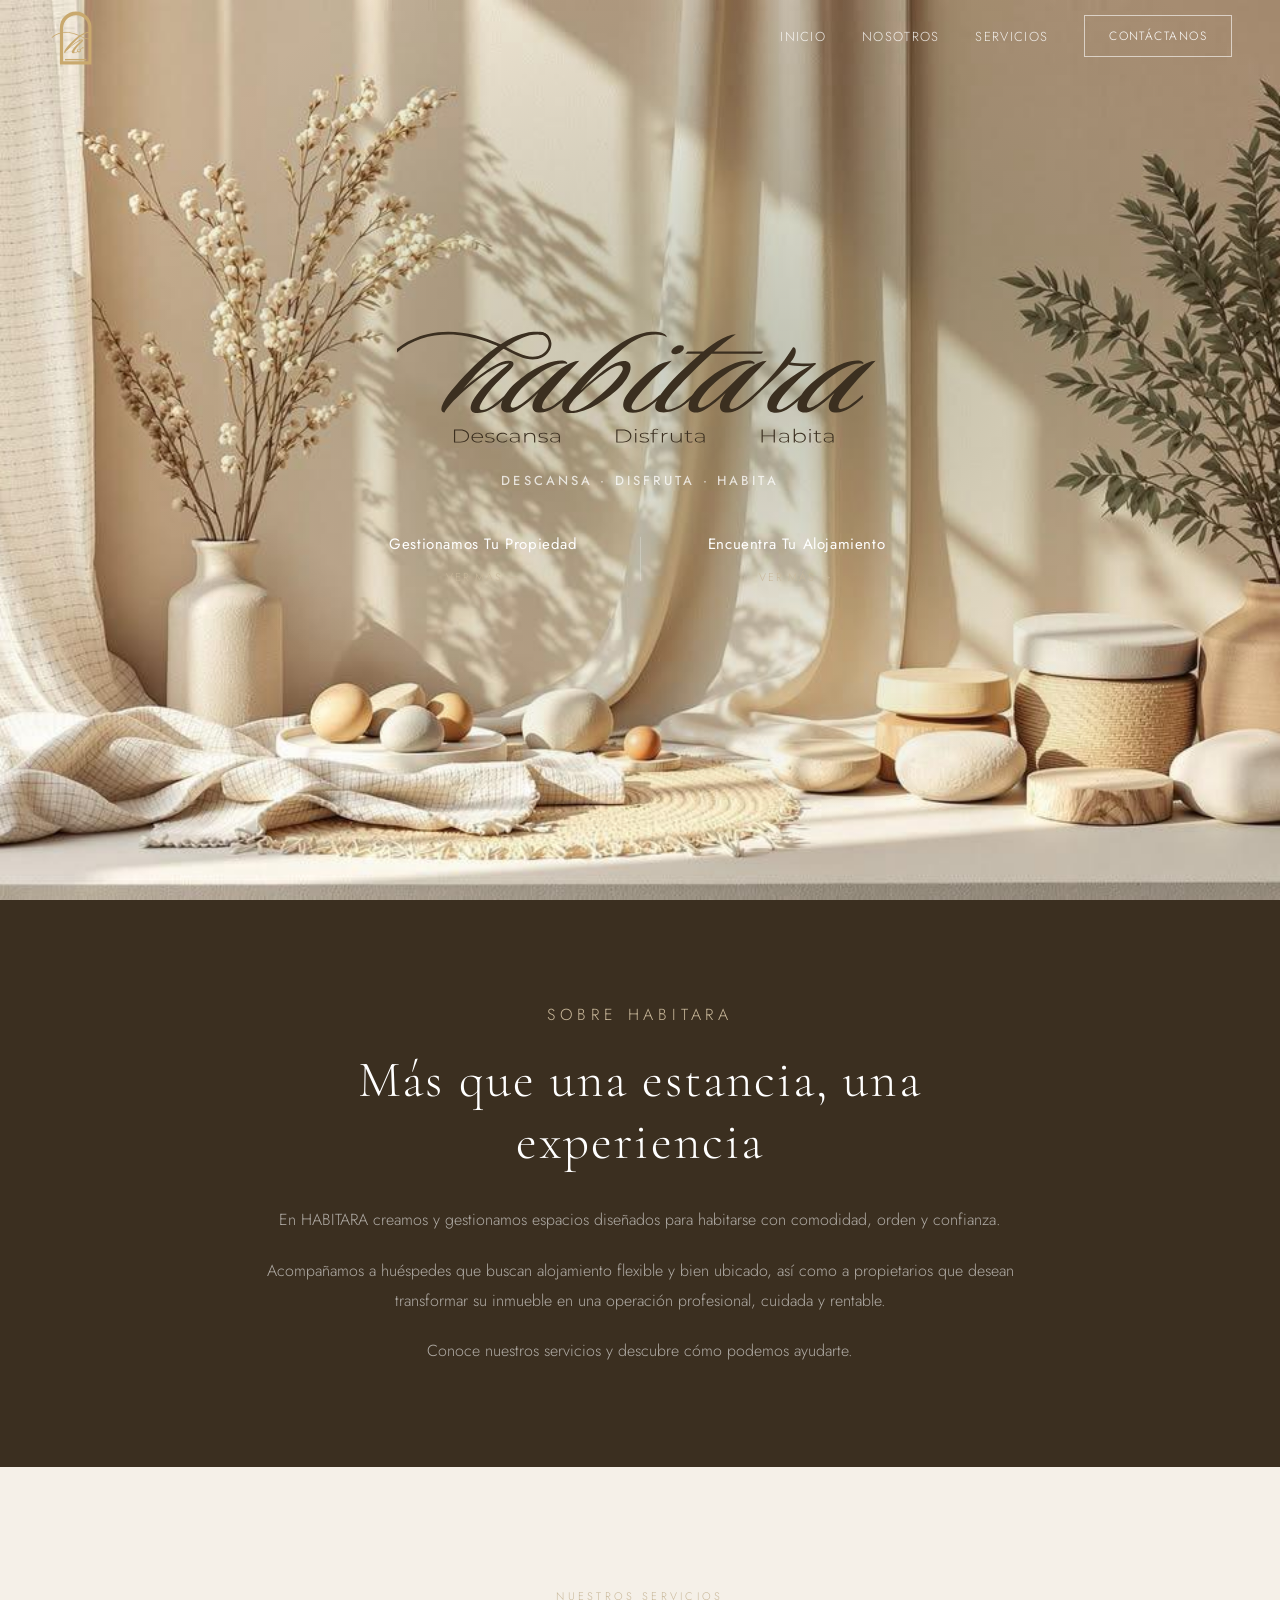
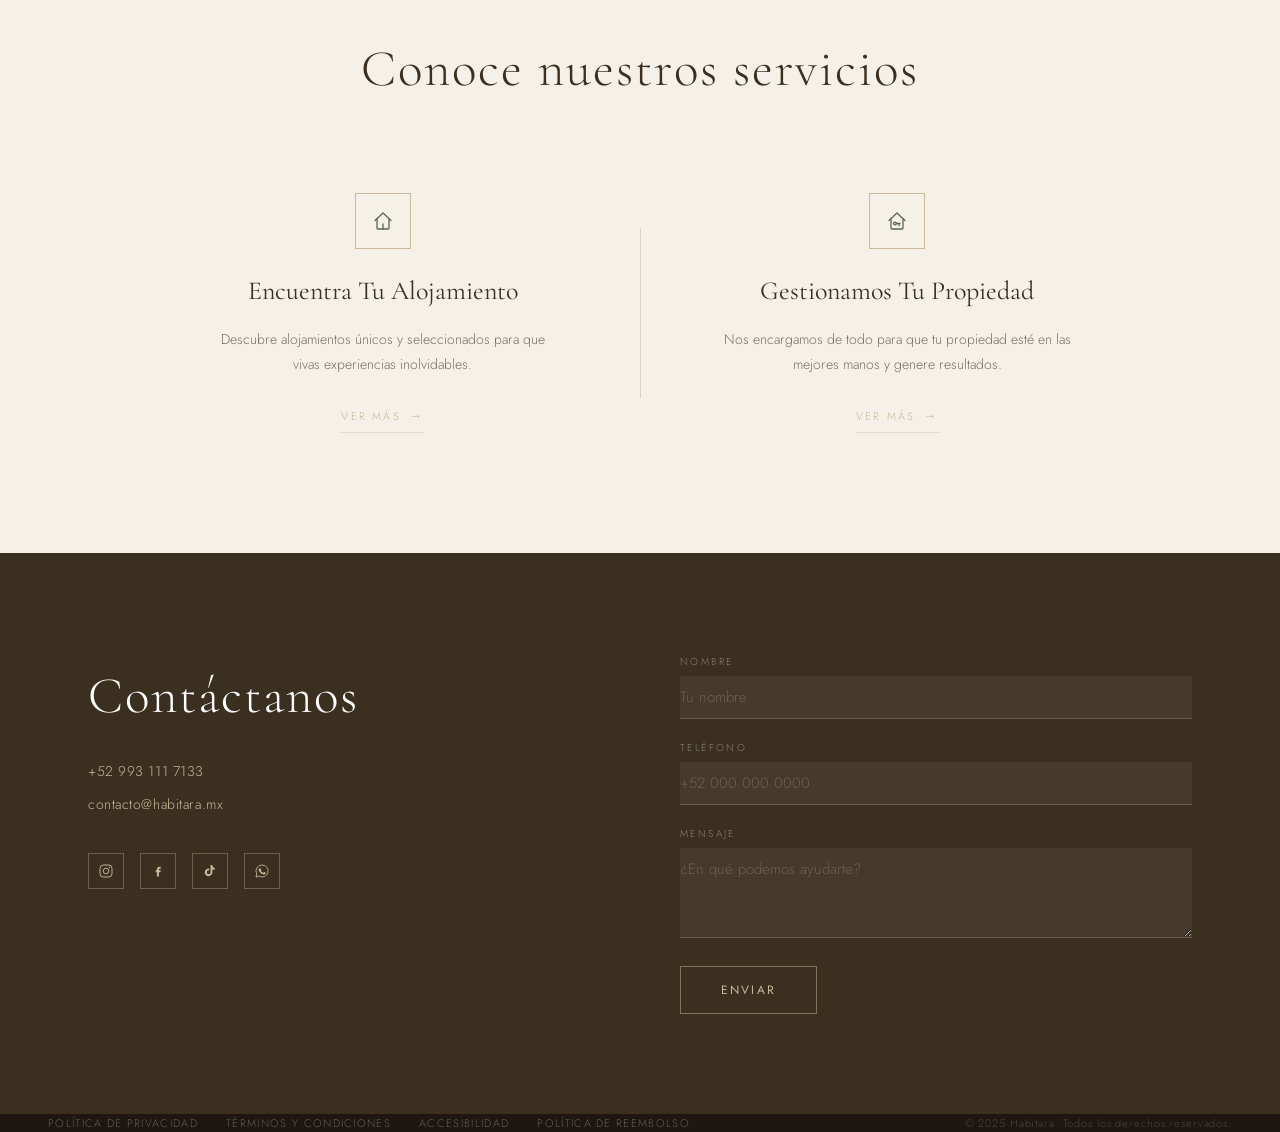
==== commit e175f562: "Add files via upload" ====
--- a/index.html
+++ b/index.html
@@ -34,12 +34,12 @@
     </a>
 
     <ul class="nav-links">
+      <li><a href="#">Inicio</a></li>
       <li><a href="#sobre">Nosotros</a></li>
-      <li><a href="#destinos">Destinos</a></li>
-      <li><a href="#contacto">Contacto</a></li>
+      <li><a href="#servicios">Servicios</a></li>
     </ul>
 
-    <a href="#contacto" class="nav-cta">Reservar</a>
+    <a href="#contacto" class="nav-cta">Contáctanos</a>
 
     <button class="hamburger" id="menuBtn" aria-label="Abrir menú">
       <span></span>
@@ -57,18 +57,16 @@
     <button class="mobile-close" id="closeMenu" aria-label="Cerrar menú">×</button>
     <a href="#">Inicio</a>
     <a href="#sobre">Nosotros</a>
-    <a href="#destinos">Destinos</a>
-    <a href="#contacto">Contacto</a>
-    <a href="#contacto">Reservar</a>
+    <a href="#servicios">Servicios</a>
+    <a href="#contacto">Contáctanos</a>
   </div>
 
 
   <!-- ══════════════════════════════════════════════════════════
        HERO — Pantalla de bienvenida
-       - .hero-eyebrow   → subtítulo pequeño arriba
-       - .hero-headline  → nombre de la marca grande
-       - .hero-tagline   → frase debajo del nombre
-       - .hero-cta       → botón de llamada a la acción
+       - .hero-logo      → logotipo con eslogan de HABITARA
+       - .hero-slogan    → frase "Descansa · Disfruta · Habita"
+       - .hero-options   → las dos opciones principales
        - .hero-bg        → REEMPLAZA el fondo con tu foto:
                            agrega background-image: url('images/hero.jpg')
                            en el archivo style.css, sección HERO.
@@ -77,10 +75,20 @@
     <div class="hero-bg"></div>
 
     <div class="hero-content">
-      <p class="hero-tagline">Tu hogar en cada destino</p>
       <img src="images/logo-hero.svg" alt="Habitara" class="hero-logo" />
-      <div class="hero-divider"></div>
-      <a href="#destinos" class="hero-cta">Descubrir</a>
+      <p class="hero-slogan">Descansa · Disfruta · Habita</p>
+
+      <div class="hero-options">
+        <a href="#servicios" class="hero-option">
+          <span class="hero-option-title">Gestionamos Tu Propiedad</span>
+          <span class="hero-option-link">Ver más</span>
+        </a>
+        <div class="hero-options-divider"></div>
+        <a href="#servicios" class="hero-option">
+          <span class="hero-option-title">Encuentra Tu Alojamiento</span>
+          <span class="hero-option-link">Ver más</span>
+        </a>
+      </div>
     </div>
 
   </section>
@@ -92,140 +100,60 @@
     <div class="sobre-inner">
       <p class="section-label">Sobre Habitara</p>
       <h2>Más que una estancia, una experiencia</h2>
-      <p>Lorem ipsum dolor sit amet, consectetur adipiscing elit. Sed do eiusmod tempor incididunt ut labore et dolore magna aliqua. Ut enim ad minim veniam, quis nostrud exercitation ullamco laboris nisi ut aliquip ex ea commodo consequat.</p>
-      <p>Duis aute irure dolor in reprehenderit in voluptate velit esse cillum dolore eu fugiat nulla pariatur. Excepteur sint occaecat cupidatat non proident, sunt in culpa qui officia deserunt mollit anim id est laborum et dolores magnos.</p>
-      <p>Nemo enim ipsam voluptatem quia voluptas sit aspernatur aut odit aut fugit, sed quia consequuntur magni dolores eos qui ratione voluptatem sequi nesciunt neque porro quisquam.</p>
-    </div>
-  </section>
-
-
-
-  <!-- ══════════════════════════════════════════════════════════
-       INTRO — Presentación de la marca
-  ══════════════════════════════════════════════════════════ -->
-  <section class="intro fade-in">
-    <p class="section-label">Bienvenido</p>
-    <h2>Espacios que invitan a quedarse</h2>
-    <p>Espacios privados para tu descanso. Áreas comunes para desconectar. Vive la experiencia Habitara a tu propio ritmo.</p>
-  </section>
-
-
-  <!-- ══════════════════════════════════════════════════════════
-       DESTINOS — Tarjetas de destino con foto de fondo
-       Para agregar un tercer destino:
-         1. Copia uno de los <div class="destination"> completos
-         2. Crea una clase nueva, ej: .dest-oax en style.css
-         3. Cambia el grid a 3 columnas en style.css si lo necesitas
-  ══════════════════════════════════════════════════════════ -->
-  <section class="destinations" id="destinos">
-
-    <!-- Destino: Quintana Roo — Slideshow -->
-    <div class="destination fade-in">
-      <!-- ── Agrega o quita imágenes aquí. El JS las rota automáticamente. ── -->
-      <div class="dest-slideshow" id="slideshow-qr">
-        <div class="dest-slide active" style="background-image: url('images/quintanaroo/qr-2.jpg')"></div>
-        <div class="dest-slide" style="background-image: url('images/quintanaroo/qr-3.jpg')"></div>
-        <div class="dest-slide" style="background-image: url('images/quintanaroo/qr-4.jpg')"></div>
-        <div class="dest-slide" style="background-image: url('images/quintanaroo/qr-5.jpg')"></div>
-        <div class="dest-slide" style="background-image: url('images/quintanaroo/qr-6.jpg')"></div>
-      </div>
-      <div class="dest-overlay"></div>
-      <div class="dest-content">
-        <p class="dest-label">Descubre</p>
-        <h3>Quintana Roo</h3>
-        <p>Entre selva y mar Caribe, Quintana Roo es el equilibrio perfecto entre descanso y aventura.</p>
-        <a href="quintana-roo.html" class="dest-link">Ver más</a>
-      </div>
-    </div>
-
-    <!-- Destino: Tabasco — Slideshow -->
-    <div class="destination fade-in" style="transition-delay: 0.15s">
-      <!-- ── Agrega o quita imágenes aquí. El JS las rota automáticamente. ── -->
-      <div class="dest-slideshow" id="slideshow-tab">
-        <div class="dest-slide active" style="background-image: url('images/tabasco/tab-1.jpg')"></div>
-        <div class="dest-slide" style="background-image: url('images/tabasco/tab-2.jpg')"></div>
-        <div class="dest-slide" style="background-image: url('images/tabasco/tab-3.jpg')"></div>
-        <div class="dest-slide" style="background-image: url('images/tabasco/tab-4.jpg')"></div>
-        <div class="dest-slide" style="background-image: url('images/tabasco/tab-5.jpg')"></div>
-        <div class="dest-slide" style="background-image: url('images/tabasco/tab-6.jpg')"></div>
-      </div>
-      <div class="dest-overlay"></div>
-      <div class="dest-content">
-        <p class="dest-label">Descubre</p>
-        <h3>Tabasco</h3>
-        <p>Desde el corazón de Villahermosa, descubre la esencia natural de Tabasco.</p>
-        <a href="tabasco.html" class="dest-link">Ver más</a>
-      </div>
-    </div>
-
-  </section>
-
-
-  <!-- ══════════════════════════════════════════════════════════
-       VALORES — Tres columnas con íconos
+      <p>En HABITARA creamos y gestionamos espacios diseñados para habitarse con comodidad, orden y confianza.</p>
+      <p>Acompañamos a huéspedes que buscan alojamiento flexible y bien ubicado, así como a propietarios que desean transformar su inmueble en una operación profesional, cuidada y rentable.</p>
+      <p>Conoce nuestros servicios y descubre cómo podemos ayudarte.</p>
+    </div>
+  </section>
+
+
+
+  <!-- ══════════════════════════════════════════════════════════
+       SERVICIOS — Dos bloques simétricos
        Para cambiar un ícono, reemplaza el SVG dentro de
-       .value-icon por cualquier SVG de línea (stroke).
-  ══════════════════════════════════════════════════════════ -->
-  <section class="values" id="nosotros">
-
-    <div class="values-header fade-in">
-      <p class="section-label">Nuestros Valores</p>
-      <h2>Nuestra Visión</h2>
-    </div>
-
-    <div class="values-grid">
-
-      <!-- Valor 1: Calidad -->
-      <div class="value-card fade-in">
-        <div class="value-icon">
+       .service-icon por cualquier SVG de línea (stroke).
+  ══════════════════════════════════════════════════════════ -->
+  <section class="services" id="servicios">
+
+    <div class="services-header fade-in">
+      <p class="section-label">Nuestros Servicios</p>
+      <h2>Conoce nuestros servicios</h2>
+    </div>
+
+    <div class="services-grid">
+
+      <!-- Servicio 1: Encuentra Tu Alojamiento -->
+      <div class="service-card fade-in">
+        <div class="service-icon">
           <svg viewBox="0 0 24 24" fill="none" stroke-width="1.3" stroke-linecap="round" stroke-linejoin="round">
-            <path d="M12 2l3.09 6.26L22 9.27l-5 4.87 1.18 6.88L12 17.77l-6.18 3.25L7 14.14 2 9.27l6.91-1.01L12 2z"/>
+            <path d="M4 11.5 12 4l8 7.5"/>
+            <path d="M6 10v9a1 1 0 0 0 1 1h10a1 1 0 0 0 1-1v-9"/>
+            <path d="M12 20v-5"/>
           </svg>
         </div>
-        <p class="value-tag">Calidad</p>
-        <h3>Excelencia Garantizada</h3>
-        <p>Nos comprometemos a ofrecer alojamientos de alta calidad que cumplan con tus expectativas. Cada propiedad está cuidadosamente seleccionada para brindarte una experiencia inigualable.</p>
-      </div>
-
-      <!-- Valor 2: Atención -->
-      <div class="value-card fade-in" style="transition-delay: 0.12s">
-        <div class="value-icon">
+        <h3>Encuentra Tu Alojamiento</h3>
+        <p>Descubre alojamientos únicos y seleccionados para que vivas experiencias inolvidables.</p>
+        <a href="#contacto" class="service-link">Ver más</a>
+      </div>
+
+      <div class="services-divider"></div>
+
+      <!-- Servicio 2: Gestionamos Tu Propiedad -->
+      <div class="service-card fade-in" style="transition-delay: 0.12s">
+        <div class="service-icon">
           <svg viewBox="0 0 24 24" fill="none" stroke-width="1.3" stroke-linecap="round" stroke-linejoin="round">
-            <circle cx="12" cy="12" r="10"/>
-            <path d="M12 6v6l4 2"/>
+            <path d="M4 11.5 12 4l8 7.5"/>
+            <path d="M6 10v9a1 1 0 0 0 1 1h10a1 1 0 0 0 1-1v-9"/>
+            <circle cx="10" cy="14.5" r="1.4"/>
+            <path d="M11.4 14.5h3.6M14 14.5v2"/>
           </svg>
         </div>
-        <p class="value-tag">Atención</p>
-        <h3>Servicio Personalizado</h3>
-        <p>Nuestro equipo se dedica a proporcionarte un servicio excepcional en cada paso de tu viaje. Estamos aquí para responder a tus necesidades y garantizar tu descanso sin preocupaciones.</p>
-      </div>
-
-      <!-- Valor 3: Confianza -->
-      <div class="value-card fade-in" style="transition-delay: 0.24s">
-        <div class="value-icon">
-          <svg viewBox="0 0 24 24" fill="none" stroke-width="1.3" stroke-linecap="round" stroke-linejoin="round">
-            <path d="M20.84 4.61a5.5 5.5 0 0 0-7.78 0L12 5.67l-1.06-1.06a5.5 5.5 0 0 0-7.78 7.78l1.06 1.06L12 21.23l7.78-7.78 1.06-1.06a5.5 5.5 0 0 0 0-7.78z"/>
-          </svg>
-        </div>
-        <p class="value-tag">Confianza</p>
-        <h3>Transparencia Total</h3>
-        <p>Nos enorgullecemos de nuestra honestidad y transparencia en todas nuestras operaciones. Creemos en construir relaciones sólidas basadas en la confianza mutua y la integridad.</p>
-      </div>
-
-    </div>
-  </section>
-
-
-  <!-- ══════════════════════════════════════════════════════════
-       TESTIMONIAL — Cita de huésped
-       Para agregar más reseñas, duplica el bloque
-       <blockquote> + <p class="testimonial-author">
-  ══════════════════════════════════════════════════════════ -->
-  <section class="testimonial fade-in">
-    <blockquote>
-      Nos encantó nuestra estancia en Habitara. La casa era hermosa y la ubicación perfecta. Definitivamente volveremos.
-    </blockquote>
-    <p class="testimonial-author">María Fernández</p>
+        <h3>Gestionamos Tu Propiedad</h3>
+        <p>Nos encargamos de todo para que tu propiedad esté en las mejores manos y genere resultados.</p>
+        <a href="#contacto" class="service-link">Ver más</a>
+      </div>
+
+    </div>
   </section>
 
 
@@ -240,8 +168,7 @@
 
       <!-- Columna izquierda: info -->
       <div class="contact-info fade-in">
-        <h2>¿En qué podemos ayudarte?</h2>
-        <p>Escríbenos y con gusto te orientamos para que tu próxima estancia sea perfecta.</p>
+        <h2>Contáctanos</h2>
 
         <div class="contact-detail">
           <a href="tel:+529931117133">+52 993 111 7133</a>
@@ -249,10 +176,29 @@
         </div>
 
         <div class="social-row">
-          <a href="https://www.instagram.com/habitara_mx" target="_blank" rel="noopener" aria-label="Instagram">in</a>
-          <a href="https://www.facebook.com/share/1Dodgs87RV/" target="_blank" rel="noopener" aria-label="Facebook">f</a>
-          <a href="https://www.tiktok.com/@habitara_mx" target="_blank" rel="noopener" aria-label="TikTok">tt</a>
-          <a href="https://wa.me/529931117133" target="_blank" rel="noopener" aria-label="WhatsApp">wa</a>
+          <a href="https://www.instagram.com/habitara_mx" target="_blank" rel="noopener" aria-label="Instagram">
+            <svg viewBox="0 0 24 24" fill="none" stroke="currentColor" stroke-width="1.4">
+              <rect x="3" y="3" width="18" height="18" rx="5"/>
+              <circle cx="12" cy="12" r="4.2"/>
+              <circle cx="17.3" cy="6.7" r="0.9" fill="currentColor" stroke="none"/>
+            </svg>
+          </a>
+          <a href="https://www.facebook.com/share/1Dodgs87RV/" target="_blank" rel="noopener" aria-label="Facebook">
+            <svg viewBox="0 0 24 24" fill="currentColor" stroke="none">
+              <path d="M14.5 8.5H16V5.7h-1.9c-2.3 0-3.7 1.4-3.7 3.7v1.6H8.6v3h1.8v6.3h3v-6.3h2.2l.5-3h-2.7V9.6c0-.6.3-1.1 1.1-1.1z"/>
+            </svg>
+          </a>
+          <a href="https://www.tiktok.com/@habitara_mx" target="_blank" rel="noopener" aria-label="TikTok">
+            <svg viewBox="0 0 24 24" fill="currentColor" stroke="none">
+              <path d="M15.5 3h-2.7v10.9a2.8 2.8 0 1 1-2-2.7v-2.8a5.7 5.7 0 1 0 4.7 5.6V9.4a7 7 0 0 0 3.5 1V7.6a4.3 4.3 0 0 1-3.5-3.6V3z"/>
+            </svg>
+          </a>
+          <a href="https://wa.me/529931117133" target="_blank" rel="noopener" aria-label="WhatsApp">
+            <svg viewBox="0 0 24 24" fill="none" stroke="currentColor" stroke-width="1.3">
+              <path d="M12 3a9 9 0 0 0-7.8 13.5L3 21l4.7-1.2A9 9 0 1 0 12 3z"/>
+              <path d="M8.6 8.8c.2-.5.4-.5.6-.5h.4c.15 0 .3.05.45.4.2.5.6 1.4.65 1.5.05.15.1.3 0 .5-.1.2-.15.3-.3.45-.15.15-.25.3-.1.55.15.3.65 1.1 1.4 1.75.95.85 1.7 1.1 2 1.25.3.15.45.1.6-.05.15-.2.6-.7.75-.95.15-.25.3-.2.5-.1s1.25.6 1.45.7c.2.1.35.15.4.25.05.15.05.75-.2 1.4-.25.65-1.3 1.25-1.75 1.3-.45.1-.95.15-3.1-.65-2.6-1-4.2-3.6-4.35-3.8-.15-.2-1.05-1.35-1.05-2.55 0-1.2.65-1.8.85-2.05z" fill="currentColor" stroke="none"/>
+            </svg>
+          </a>
         </div>
       </div>
 
--- a/habitara-style.css
+++ b/habitara-style.css
@@ -7,14 +7,11 @@
    3. Navegación
    4. Menú Móvil
    5. Hero
-   6. Intro
-   7. Destinos
-   8. Valores
-   9. Testimonial
-   10. Contacto
-   11. Footer
-   12. Animaciones
-   13. Responsive
+   6. Servicios
+   7. Contacto
+   8. Footer
+   9. Animaciones
+   10. Responsive
    ============================================================ */
 
 
@@ -251,45 +248,57 @@
   line-height: 1.05;
 }
 
-.hero-tagline {
+/* Eslogan debajo del logo */
+.hero-slogan {
+  font-size: 13px;
+  font-weight: 450;
+  letter-spacing: 0.24em;
+  text-transform: uppercase;
+  color: rgba(255,255,255,0.75);
+  margin: 12px 0 40px;   /* baja levemente respecto al logo */
+}
+
+/* Dos opciones principales, centradas y simétricas */
+.hero-options {
+  display: flex;
+  align-items: center;
+  justify-content: center;
+  gap: 56px;
+}
+
+.hero-option {
+  display: flex;
+  flex-direction: column;
+  align-items: center;
+  gap: 10px;
+  min-width: 200px;
+  text-decoration: none;
+}
+
+.hero-option-title {
+  font-family: 'Jost', sans-serif;
   font-size: 15px;
-  font-weight: 450;
-  letter-spacing: 0.22em;
-  text-transform: uppercase;
-  color: rgba(0, 0, 0, 0.55);
-  margin: 0 0 20px 0;   /* más espacio entre tagline y logo */
-}
-
-.hero-divider {
-  width: 40px;
-  height: 1px;
-  background: var(--clay);
-  margin: 20px 0 20px;  /* más espacio entre logo→línea y línea→botón */
-}
-
-.hero-cta {
-  display: inline-block;
-  font-size: 12px;
+  font-weight: 400;
+  letter-spacing: 0.04em;
+  color: var(--white);
+}
+
+.hero-option-link {
+  font-size: 11px;
   letter-spacing: 0.18em;
   text-transform: uppercase;
-  padding: 14px 40px;
-  border: 1px solid rgba(201,184,154,0.7);
-  color: var(--c#3b2f20);
-  text-decoration: none;
-  transition: background 0.3s, color 0.3s;
-}
-.hero-cta:hover { background: var(--clay); color: var(--bark); }
-
-
-/* ─── 6. INTRO ───────────────────────────────────────────────
-   Bloque de bienvenida centrado.
-   ──────────────────────────────────────────────────────────── */
-.intro {
-  padding: 120px 48px;
-  max-width: 900px;
-  margin: 0 auto;
-  text-align: center;
-}
+  color: var(--clay);
+  transition: color 0.3s;
+}
+.hero-option-link::after { content: ' →'; }
+.hero-option:hover .hero-option-link { color: var(--white); }
+
+.hero-options-divider {
+  width: 1px;
+  height: 44px;
+  background: rgba(255,255,255,0.25);
+}
+
 
 /* Etiqueta pequeña reutilizable en varias secciones */
 .section-label {
@@ -300,149 +309,21 @@
   margin-bottom: 20px;
 }
 
-.intro h2 {
-  font-family: 'Cormorant Garamond', serif;
-  font-size: clamp(36px, 5vw, 56px);
-  font-weight: 300;
-  line-height: 1.2;
-  letter-spacing: 0.04em;
-  color: var(--bark);
-  margin-bottom: 28px;
-}
-
-.intro p {
-  font-size: 17px;
-  color: var(--muted);
-  max-width: 580px;
-  margin: 0 auto;
-  line-height: 1.85;
-}
-
-
-/* ─── 7. DESTINOS ────────────────────────────────────────────
-   Grid de dos columnas con imagen de fondo por destino.
-   Para agregar la foto real, reemplaza el background-color
-   de .dest-qr y .dest-tab con background-image: url(...)
-   ──────────────────────────────────────────────────────────── */
-.destinations {
-  display: grid;
-  grid-template-columns: 1fr 1fr;
-}
-
-.destination {
-  position: relative;
-  height: 580px;
-  overflow: hidden;
-  display: flex;
-  align-items: flex-end;
-}
-
-.dest-bg {
-  position: absolute;
-  inset: 0;
-  background-size: cover;
-  background-position: center;
-  transition: transform 0.8s ease;
-}
-.destination:hover .dest-bg { transform: scale(1.05); }
-
-/* REEMPLAZA los gradientes con tus fotos reales */
-.dest-qr  .dest-bg { background-color: #4a6060; background-image: linear-gradient(135deg, #2e5050 0%, #5a7a6a 100%); }
-
-/* ── Slideshow de destino ───────────────────────────────────
-   Cada .dest-slide ocupa todo el contenedor.
-   La clase .active es la visible; el JS la rota cada 6 seg.
-   El filtro mix-blend-mode + color replica el tono del hero.
-──────────────────────────────────────────────────────────── */
-.dest-slideshow {
-  position: absolute;
-  inset: 0;
-  overflow: hidden;
-}
-
-.dest-slide {
-  position: absolute;
-  inset: 0;
-  background-size: cover;
-  background-position: center;
-  opacity: 0;
-  transition: opacity 1.2s ease;
-  /* Filtro de color — mismo tono cálido del hero */
-  filter: sepia(0.35) saturate(0.8) brightness(0.75);
-}
-
-.dest-slide.active {
-  opacity: 1;
-}
-
-.dest-overlay {
-  position: absolute;
-  inset: 0;
-  background: linear-gradient(to top, rgba(20,15,8,0.80) 0%, transparent 60%);
-}
-
-.dest-content {
-  position: relative;
-  z-index: 2;
-  padding: 48px;
-}
-
-.dest-label {
-  font-size: 10px;
-  letter-spacing: 0.32em;
-  text-transform: uppercase;
-  color: var(--clay);
-  margin-bottom: 8px;
-}
-
-.dest-content h3 {
-  font-family: 'Cormorant Garamond', serif;
-  font-size: 42px;
-  font-weight: 300;
-  color: var(--white);
-  letter-spacing: 0.04em;
-  line-height: 1.1;
-  margin-bottom: 14px;
-}
-
-.dest-content p {
-  font-size: 14px;
-  color: rgba(255,255,255,0.65);
-  max-width: 320px;
-  margin-bottom: 28px;
-}
-
-.dest-link {
-  display: inline-flex;
-  align-items: center;
-  gap: 10px;
-  font-size: 11px;
-  letter-spacing: 0.2em;
-  text-transform: uppercase;
-  color: var(--clay);
-  text-decoration: none;
-  border-bottom: 1px solid rgba(201,184,154,0.4);
-  padding-bottom: 4px;
-  transition: color 0.3s, border-color 0.3s;
-}
-.dest-link::after      { content: '→'; font-size: 14px; }
-.dest-link:hover       { color: var(--white); border-color: var(--white); }
-
-
-/* ─── 8. VALORES ─────────────────────────────────────────────
-   Tres columnas con íconos SVG y descripciones.
-   ──────────────────────────────────────────────────────────── */
-.values {
+/* ─── 6. SERVICIOS ───────────────────────────────────────────
+   Dos bloques simétricos separados por una línea divisoria,
+   con ícono, título, descripción y enlace "Ver más".
+   ──────────────────────────────────────────────────────────── */
+.services {
   background: var(--sand);
   padding: 120px 48px;
 }
 
-.values-header {
+.services-header {
   text-align: center;
   margin-bottom: 80px;
 }
 
-.values-header h2 {
+.services-header h2 {
   font-family: 'Cormorant Garamond', serif;
   font-size: clamp(36px, 4vw, 52px);
   font-weight: 300;
@@ -450,20 +331,27 @@
   letter-spacing: 0.04em;
 }
 
-.values-grid {
+.services-grid {
   display: grid;
-  grid-template-columns: repeat(3, 1fr);
-  gap: 48px;
-  max-width: 1100px;
+  grid-template-columns: 1fr auto 1fr;
+  gap: 64px;
+  max-width: 900px;
   margin: 0 auto;
-}
-
-.value-card {
+  align-items: center;
+}
+
+.services-divider {
+  width: 1px;
+  height: 170px;
+  background: rgba(59,47,32,0.15);
+}
+
+.service-card {
   text-align: center;
   padding: 0 16px;
 }
 
-.value-icon {
+.service-icon {
   width: 56px;
   height: 56px;
   margin: 0 auto 20px;
@@ -472,67 +360,45 @@
   align-items: center;
   justify-content: center;
 }
-.value-icon svg {
+.service-icon svg {
   width: 24px;
   height: 24px;
   stroke: var(--moss);
 }
 
-.value-tag {
-  font-size: 10px;
-  letter-spacing: 0.28em;
-  text-transform: uppercase;
-  color: var(--clay);
-  margin-bottom: 10px;
-}
-
-.value-card h3 {
+.service-card h3 {
   font-family: 'Cormorant Garamond', serif;
-  font-size: 24px;
+  font-size: 26px;
   font-weight: 400;
   color: var(--bark);
   margin-bottom: 14px;
 }
 
-.value-card p {
+.service-card p {
   font-size: 14px;
   color: var(--muted);
   line-height: 1.8;
-}
-
-
-/* ─── 9. TESTIMONIAL ─────────────────────────────────────────
-   Cita centrada. Para agregar más, duplica el bloque en HTML.
-   ──────────────────────────────────────────────────────────── */
-.testimonial {
-  padding: 120px 48px;
-  text-align: center;
-  background: var(--cream);
-}
-
-.testimonial blockquote {
-  font-family: 'Cormorant Garamond', serif;
-  font-size: clamp(22px, 3vw, 34px);
-  font-weight: 300;
-  font-style: italic;
-  color: var(--bark);
-  max-width: 760px;
-  margin: 0 auto 28px;
-  line-height: 1.5;
-  letter-spacing: 0.02em;
-}
-.testimonial blockquote::before { content: '\201C'; }
-.testimonial blockquote::after  { content: '\201D'; }
-
-.testimonial-author {
-  font-size: 12px;
+  margin-bottom: 24px;
+}
+
+.service-link {
+  display: inline-flex;
+  align-items: center;
+  gap: 8px;
+  font-size: 11px;
   letter-spacing: 0.2em;
   text-transform: uppercase;
   color: var(--clay);
-}
-
-
-/* ─── 10. CONTACTO ───────────────────────────────────────────
+  text-decoration: none;
+  border-bottom: 1px solid rgba(201,184,154,0.4);
+  padding-bottom: 4px;
+  transition: color 0.3s, border-color 0.3s;
+}
+.service-link::after { content: '→'; font-size: 13px; }
+.service-link:hover  { color: var(--moss); border-color: var(--moss); }
+
+
+/* ─── 7. CONTACTO ───────────────────────────────────────────
    Sección oscura con info de contacto y formulario.
    ──────────────────────────────────────────────────────────── */
 .contact-section {
@@ -596,8 +462,11 @@
   justify-content: center;
   color: var(--clay);
   text-decoration: none;
-  font-size: 14px;
-  transition: background 0.3s, border-color 0.3s;
+  transition: background 0.3s, border-color 0.3s, color 0.3s;
+}
+.social-row a svg {
+  width: 16px;
+  height: 16px;
 }
 .social-row a:hover {
   background: var(--clay);
@@ -665,7 +534,7 @@
 }
 
 
-/* ─── 11. FOOTER ─────────────────────────────────────────────
+/* ─── 8. FOOTER ─────────────────────────────────────────────
    Barra inferior con logo, links legales y copyright.
    ──────────────────────────────────────────────────────────── */
 footer {
@@ -707,7 +576,7 @@
 }
 
 
-/* ─── 12. ANIMACIONES ────────────────────────────────────────
+/* ─── 9. ANIMACIONES ────────────────────────────────────────
    Clase `.fade-in` se activa con `.visible` desde main.js
    usando IntersectionObserver al hacer scroll.
    ──────────────────────────────────────────────────────────── */
@@ -722,7 +591,7 @@
 }
 
 
-/* ─── 13. RESPONSIVE ─────────────────────────────────────────
+/* ─── 10. RESPONSIVE ─────────────────────────────────────────
    Breakpoint en 900px para pantallas medianas y móviles.
    ──────────────────────────────────────────────────────────── */
 @media (max-width: 900px) {
@@ -742,12 +611,13 @@
   /* Logo hero: usa 88% del ancho para que no se corte en ningún dispositivo */
   .hero-logo               { width: 88vw; height: auto; }
 
-  /* Destinos: una columna */
-  .destinations            { grid-template-columns: 1fr; }
-  .destination             { height: 420px; }
-
-  /* Valores: una columna */
-  .values-grid             { grid-template-columns: 1fr; gap: 40px; }
+  /* Hero: las dos opciones se apilan en móvil */
+  .hero-options            { flex-direction: column; gap: 28px; }
+  .hero-options-divider    { width: 40px; height: 1px; }
+
+  /* Servicios: una columna, línea divisoria pasa a horizontal */
+  .services-grid           { grid-template-columns: 1fr; gap: 40px; }
+  .services-divider         { width: 100%; height: 1px; }
 
   /* Contacto: una columna */
   .contact {
@@ -757,9 +627,7 @@
   }
 
   /* Padding reducido en secciones */
-  .intro       { padding: 80px 24px; }
-  .values      { padding: 80px 24px; }
-  .testimonial { padding: 80px 24px; }
+  .services { padding: 80px 24px; }
 
   /* Footer en columna */
   footer          { flex-direction: column; align-items: flex-start; gap: 16px; }
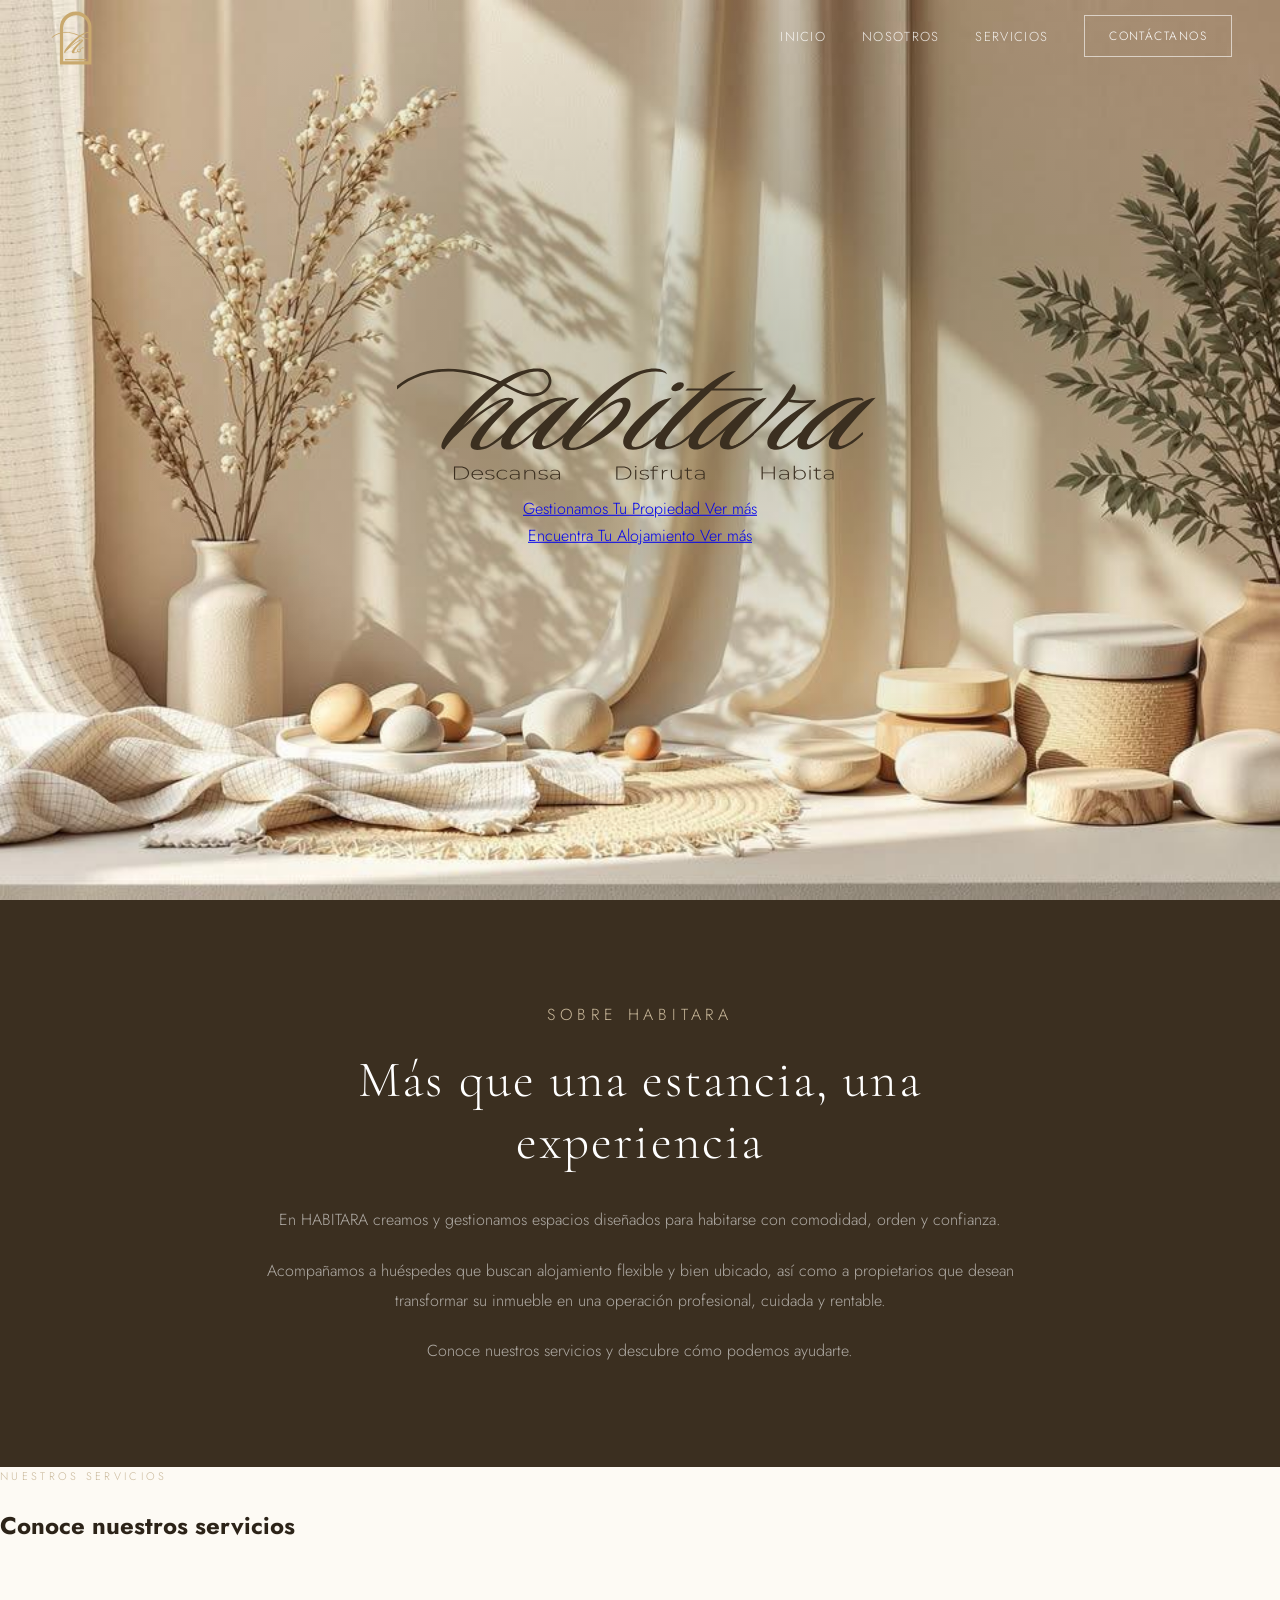
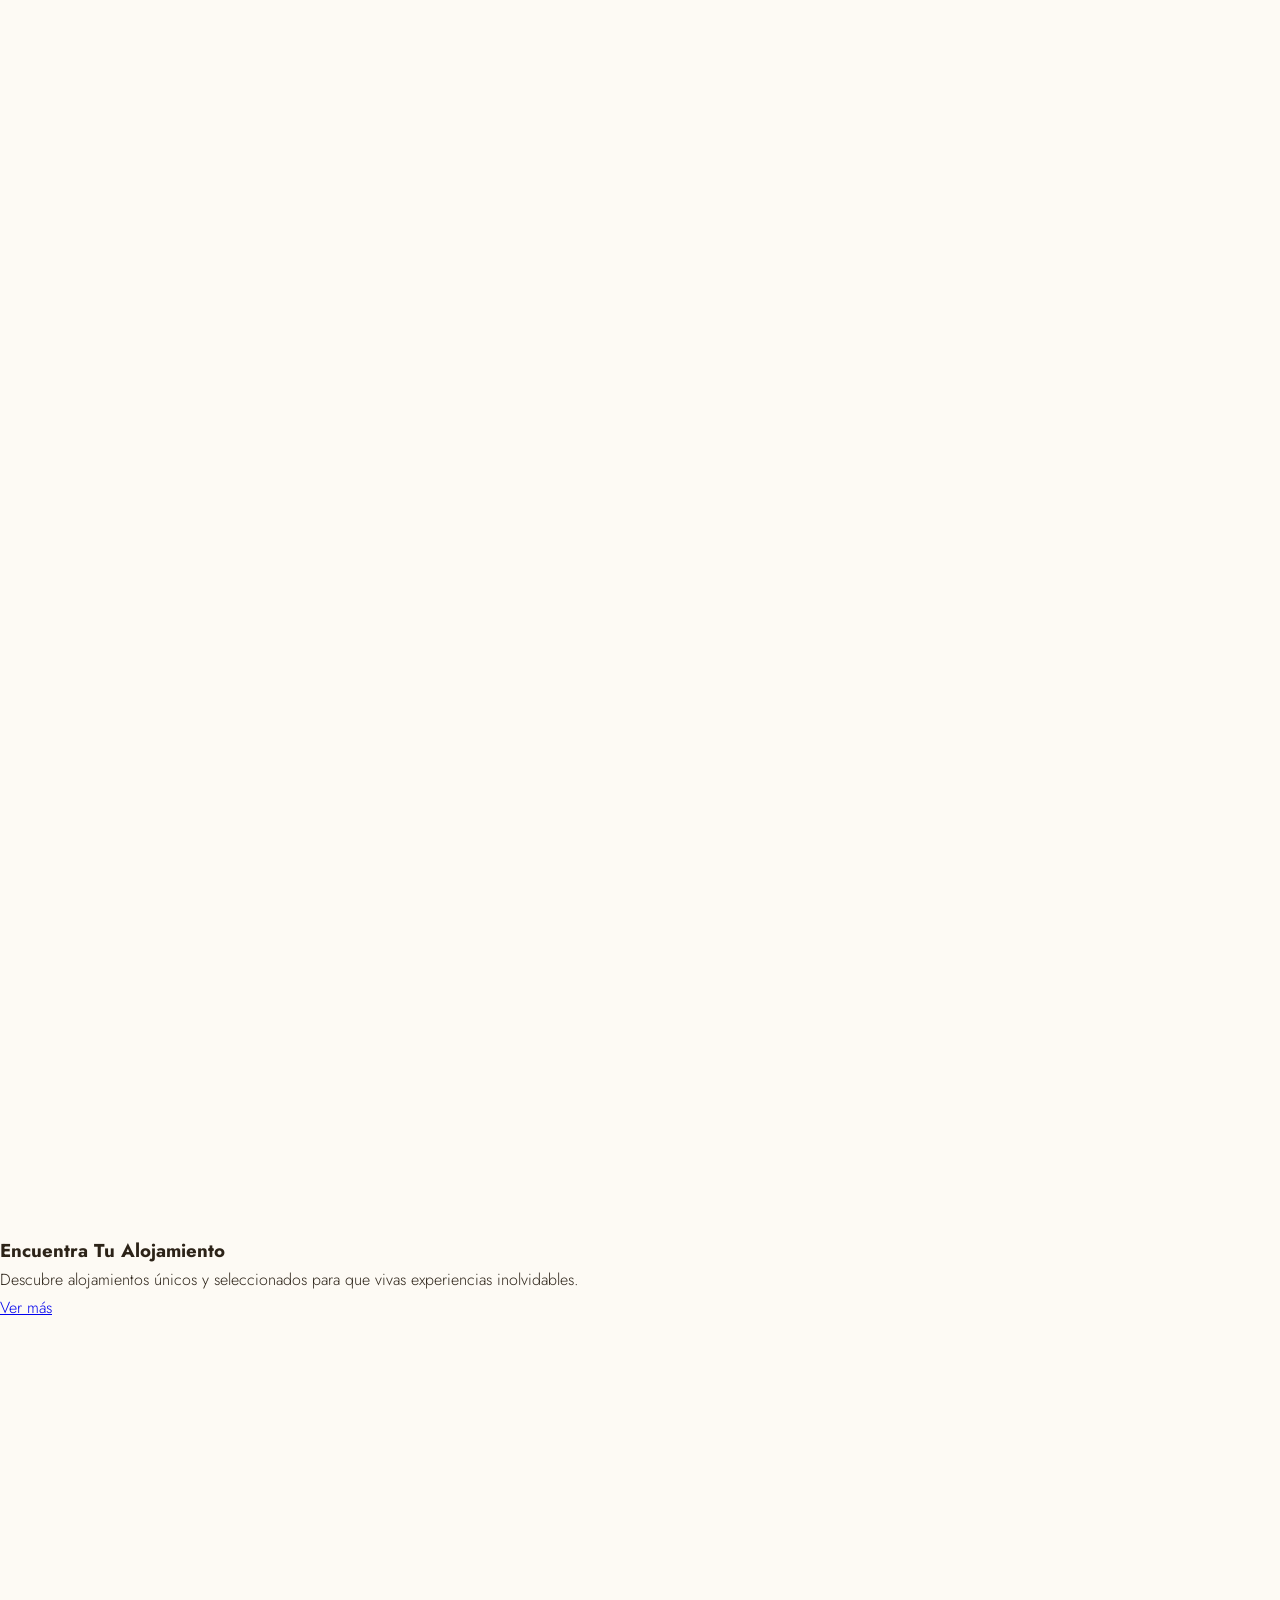
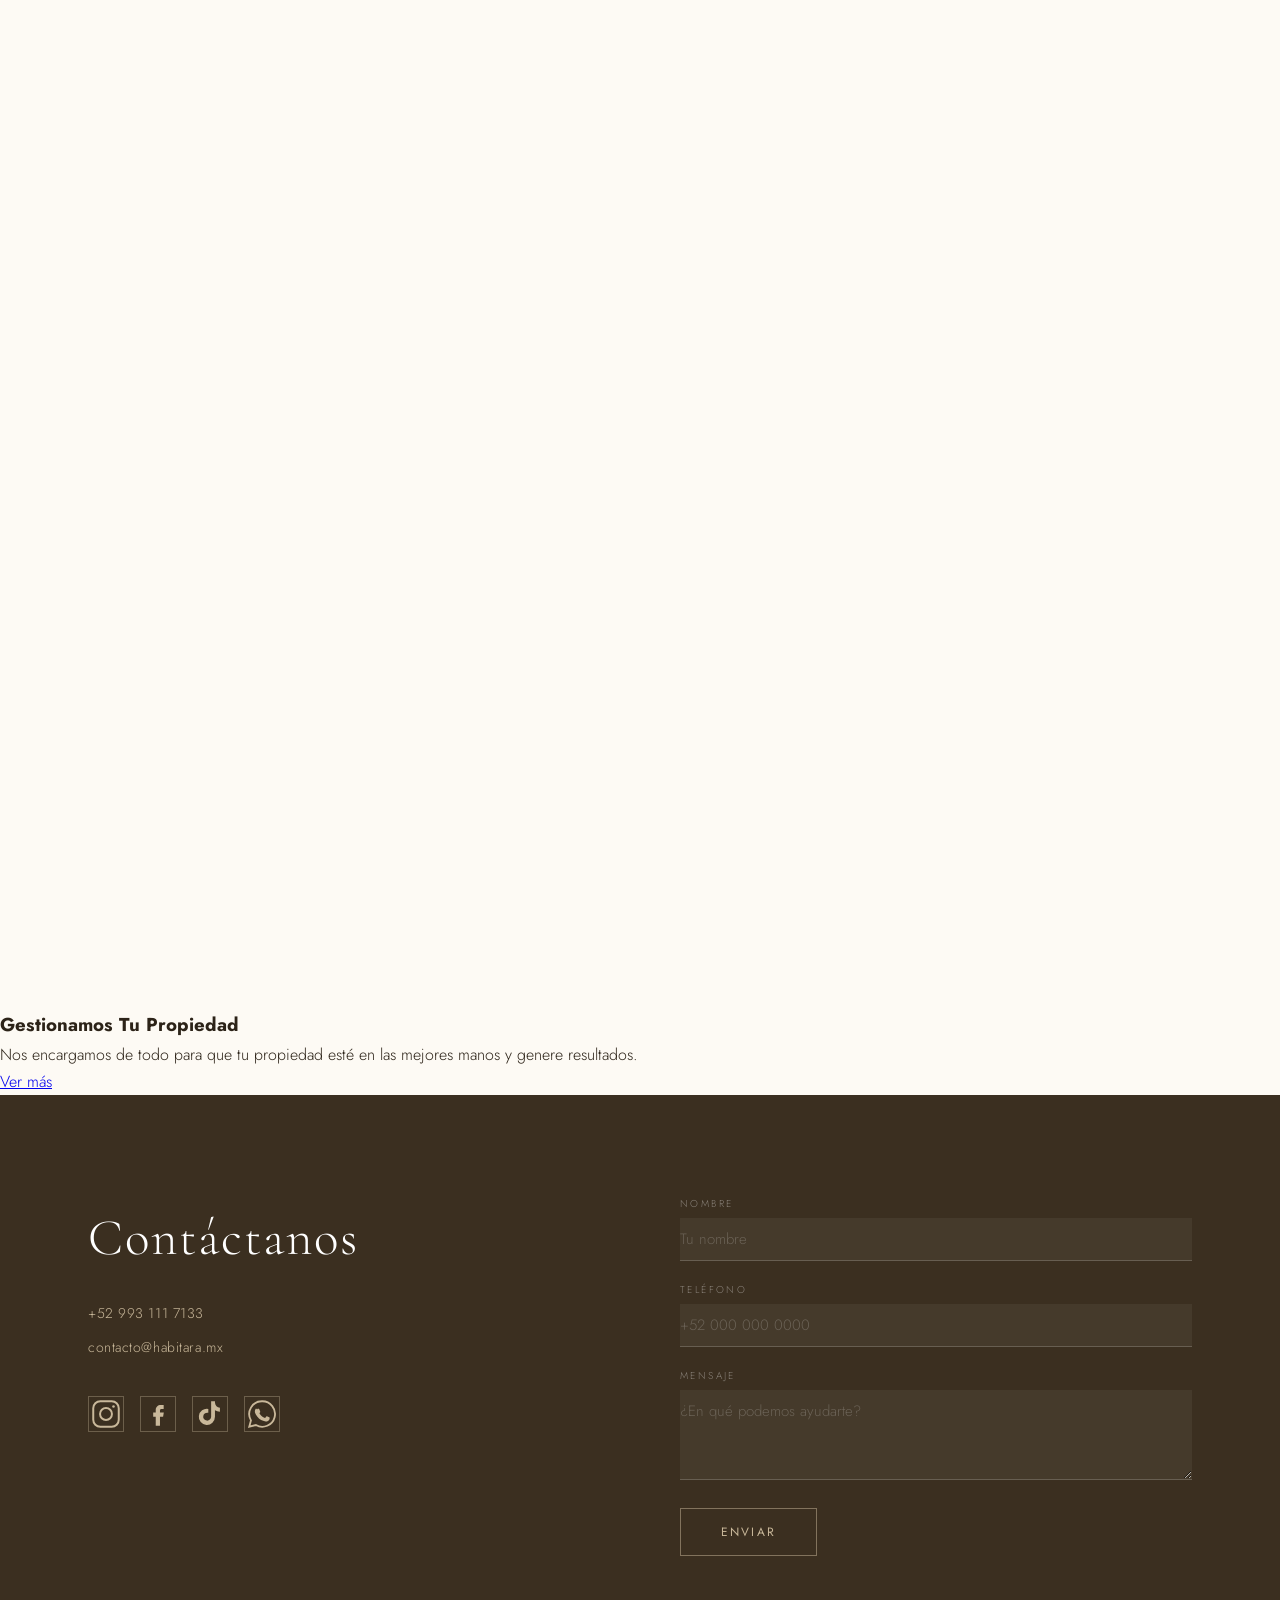
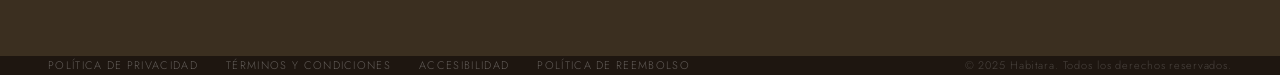
==== commit 0244dc70: "Update index.html Updated the hero logo description and removed the hero slogan." ====
--- a/index.html
+++ b/index.html
@@ -64,8 +64,7 @@
 
   <!-- ══════════════════════════════════════════════════════════
        HERO — Pantalla de bienvenida
-       - .hero-logo      → logotipo con eslogan de HABITARA
-       - .hero-slogan    → frase "Descansa · Disfruta · Habita"
+       - .hero-logo      → logotipo con isotipo de HABITARA
        - .hero-options   → las dos opciones principales
        - .hero-bg        → REEMPLAZA el fondo con tu foto:
                            agrega background-image: url('images/hero.jpg')
@@ -76,7 +75,6 @@
 
     <div class="hero-content">
       <img src="images/logo-hero.svg" alt="Habitara" class="hero-logo" />
-      <p class="hero-slogan">Descansa · Disfruta · Habita</p>
 
       <div class="hero-options">
         <a href="#servicios" class="hero-option">
--- a/habitara-style.css
+++ b/habitara-style.css
@@ -7,11 +7,14 @@
    3. Navegación
    4. Menú Móvil
    5. Hero
-   6. Servicios
-   7. Contacto
-   8. Footer
-   9. Animaciones
-   10. Responsive
+   6. Intro
+   7. Destinos
+   8. Valores
+   9. Testimonial
+   10. Contacto
+   11. Footer
+   12. Animaciones
+   13. Responsive
    ============================================================ */
 
 
@@ -248,57 +251,45 @@
   line-height: 1.05;
 }
 
-/* Eslogan debajo del logo */
-.hero-slogan {
-  font-size: 13px;
+.hero-tagline {
+  font-size: 15px;
   font-weight: 450;
-  letter-spacing: 0.24em;
-  text-transform: uppercase;
-  color: rgba(255,255,255,0.75);
-  margin: 12px 0 40px;   /* baja levemente respecto al logo */
-}
-
-/* Dos opciones principales, centradas y simétricas */
-.hero-options {
-  display: flex;
-  align-items: center;
-  justify-content: center;
-  gap: 56px;
-}
-
-.hero-option {
-  display: flex;
-  flex-direction: column;
-  align-items: center;
-  gap: 10px;
-  min-width: 200px;
+  letter-spacing: 0.22em;
+  text-transform: uppercase;
+  color: rgba(0, 0, 0, 0.55);
+  margin: 0 0 20px 0;   /* más espacio entre tagline y logo */
+}
+
+.hero-divider {
+  width: 40px;
+  height: 1px;
+  background: var(--clay);
+  margin: 20px 0 20px;  /* más espacio entre logo→línea y línea→botón */
+}
+
+.hero-cta {
+  display: inline-block;
+  font-size: 12px;
+  letter-spacing: 0.18em;
+  text-transform: uppercase;
+  padding: 14px 40px;
+  border: 1px solid rgba(201,184,154,0.7);
+  color: var(--clay);
   text-decoration: none;
-}
-
-.hero-option-title {
-  font-family: 'Jost', sans-serif;
-  font-size: 15px;
-  font-weight: 400;
-  letter-spacing: 0.04em;
-  color: var(--white);
-}
-
-.hero-option-link {
-  font-size: 11px;
-  letter-spacing: 0.18em;
-  text-transform: uppercase;
-  color: var(--clay);
-  transition: color 0.3s;
-}
-.hero-option-link::after { content: ' →'; }
-.hero-option:hover .hero-option-link { color: var(--white); }
-
-.hero-options-divider {
-  width: 1px;
-  height: 44px;
-  background: rgba(255,255,255,0.25);
-}
-
+  transition: background 0.3s, color 0.3s;
+}
+.hero-cta:hover { background: var(--clay); color: var(--bark); }
+
+
+/* ─── 6. INTRO ───────────────────────────────────────────────
+   Bloque de bienvenida centrado.
+   ──────────────────────────────────────────────────────────── */
+.intro {
+  padding: 120px 48px;
+  max-width: 900px;
+  margin: 0 auto;
+  text-align: center;
+}
 
 /* Etiqueta pequeña reutilizable en varias secciones */
 .section-label {
@@ -309,21 +300,149 @@
   margin-bottom: 20px;
 }
 
-/* ─── 6. SERVICIOS ───────────────────────────────────────────
-   Dos bloques simétricos separados por una línea divisoria,
-   con ícono, título, descripción y enlace "Ver más".
-   ──────────────────────────────────────────────────────────── */
-.services {
+.intro h2 {
+  font-family: 'Cormorant Garamond', serif;
+  font-size: clamp(36px, 5vw, 56px);
+  font-weight: 300;
+  line-height: 1.2;
+  letter-spacing: 0.04em;
+  color: var(--bark);
+  margin-bottom: 28px;
+}
+
+.intro p {
+  font-size: 17px;
+  color: var(--muted);
+  max-width: 580px;
+  margin: 0 auto;
+  line-height: 1.85;
+}
+
+
+/* ─── 7. DESTINOS ────────────────────────────────────────────
+   Grid de dos columnas con imagen de fondo por destino.
+   Para agregar la foto real, reemplaza el background-color
+   de .dest-qr y .dest-tab con background-image: url(...)
+   ──────────────────────────────────────────────────────────── */
+.destinations {
+  display: grid;
+  grid-template-columns: 1fr 1fr;
+}
+
+.destination {
+  position: relative;
+  height: 580px;
+  overflow: hidden;
+  display: flex;
+  align-items: flex-end;
+}
+
+.dest-bg {
+  position: absolute;
+  inset: 0;
+  background-size: cover;
+  background-position: center;
+  transition: transform 0.8s ease;
+}
+.destination:hover .dest-bg { transform: scale(1.05); }
+
+/* REEMPLAZA los gradientes con tus fotos reales */
+.dest-qr  .dest-bg { background-color: #4a6060; background-image: linear-gradient(135deg, #2e5050 0%, #5a7a6a 100%); }
+
+/* ── Slideshow de destino ───────────────────────────────────
+   Cada .dest-slide ocupa todo el contenedor.
+   La clase .active es la visible; el JS la rota cada 6 seg.
+   El filtro mix-blend-mode + color replica el tono del hero.
+──────────────────────────────────────────────────────────── */
+.dest-slideshow {
+  position: absolute;
+  inset: 0;
+  overflow: hidden;
+}
+
+.dest-slide {
+  position: absolute;
+  inset: 0;
+  background-size: cover;
+  background-position: center;
+  opacity: 0;
+  transition: opacity 1.2s ease;
+  /* Filtro de color — mismo tono cálido del hero */
+  filter: sepia(0.35) saturate(0.8) brightness(0.75);
+}
+
+.dest-slide.active {
+  opacity: 1;
+}
+
+.dest-overlay {
+  position: absolute;
+  inset: 0;
+  background: linear-gradient(to top, rgba(20,15,8,0.80) 0%, transparent 60%);
+}
+
+.dest-content {
+  position: relative;
+  z-index: 2;
+  padding: 48px;
+}
+
+.dest-label {
+  font-size: 10px;
+  letter-spacing: 0.32em;
+  text-transform: uppercase;
+  color: var(--clay);
+  margin-bottom: 8px;
+}
+
+.dest-content h3 {
+  font-family: 'Cormorant Garamond', serif;
+  font-size: 42px;
+  font-weight: 300;
+  color: var(--white);
+  letter-spacing: 0.04em;
+  line-height: 1.1;
+  margin-bottom: 14px;
+}
+
+.dest-content p {
+  font-size: 14px;
+  color: rgba(255,255,255,0.65);
+  max-width: 320px;
+  margin-bottom: 28px;
+}
+
+.dest-link {
+  display: inline-flex;
+  align-items: center;
+  gap: 10px;
+  font-size: 11px;
+  letter-spacing: 0.2em;
+  text-transform: uppercase;
+  color: var(--clay);
+  text-decoration: none;
+  border-bottom: 1px solid rgba(201,184,154,0.4);
+  padding-bottom: 4px;
+  transition: color 0.3s, border-color 0.3s;
+}
+.dest-link::after      { content: '→'; font-size: 14px; }
+.dest-link:hover       { color: var(--white); border-color: var(--white); }
+
+
+/* ─── 8. VALORES ─────────────────────────────────────────────
+   Tres columnas con íconos SVG y descripciones.
+   ──────────────────────────────────────────────────────────── */
+.values {
   background: var(--sand);
   padding: 120px 48px;
 }
 
-.services-header {
+.values-header {
   text-align: center;
   margin-bottom: 80px;
 }
 
-.services-header h2 {
+.values-header h2 {
   font-family: 'Cormorant Garamond', serif;
   font-size: clamp(36px, 4vw, 52px);
   font-weight: 300;
@@ -331,27 +450,20 @@
   letter-spacing: 0.04em;
 }
 
-.services-grid {
+.values-grid {
   display: grid;
-  grid-template-columns: 1fr auto 1fr;
-  gap: 64px;
-  max-width: 900px;
+  grid-template-columns: repeat(3, 1fr);
+  gap: 48px;
+  max-width: 1100px;
   margin: 0 auto;
-  align-items: center;
-}
-
-.services-divider {
-  width: 1px;
-  height: 170px;
-  background: rgba(59,47,32,0.15);
-}
-
-.service-card {
+}
+
+.value-card {
   text-align: center;
   padding: 0 16px;
 }
 
-.service-icon {
+.value-icon {
   width: 56px;
   height: 56px;
   margin: 0 auto 20px;
@@ -360,45 +472,67 @@
   align-items: center;
   justify-content: center;
 }
-.service-icon svg {
+.value-icon svg {
   width: 24px;
   height: 24px;
   stroke: var(--moss);
 }
 
-.service-card h3 {
+.value-tag {
+  font-size: 10px;
+  letter-spacing: 0.28em;
+  text-transform: uppercase;
+  color: var(--clay);
+  margin-bottom: 10px;
+}
+
+.value-card h3 {
   font-family: 'Cormorant Garamond', serif;
-  font-size: 26px;
+  font-size: 24px;
   font-weight: 400;
   color: var(--bark);
   margin-bottom: 14px;
 }
 
-.service-card p {
+.value-card p {
   font-size: 14px;
   color: var(--muted);
   line-height: 1.8;
-  margin-bottom: 24px;
-}
-
-.service-link {
-  display: inline-flex;
-  align-items: center;
-  gap: 8px;
-  font-size: 11px;
+}
+
+
+/* ─── 9. TESTIMONIAL ─────────────────────────────────────────
+   Cita centrada. Para agregar más, duplica el bloque en HTML.
+   ──────────────────────────────────────────────────────────── */
+.testimonial {
+  padding: 120px 48px;
+  text-align: center;
+  background: var(--cream);
+}
+
+.testimonial blockquote {
+  font-family: 'Cormorant Garamond', serif;
+  font-size: clamp(22px, 3vw, 34px);
+  font-weight: 300;
+  font-style: italic;
+  color: var(--bark);
+  max-width: 760px;
+  margin: 0 auto 28px;
+  line-height: 1.5;
+  letter-spacing: 0.02em;
+}
+.testimonial blockquote::before { content: '\201C'; }
+.testimonial blockquote::after  { content: '\201D'; }
+
+.testimonial-author {
+  font-size: 12px;
   letter-spacing: 0.2em;
   text-transform: uppercase;
   color: var(--clay);
-  text-decoration: none;
-  border-bottom: 1px solid rgba(201,184,154,0.4);
-  padding-bottom: 4px;
-  transition: color 0.3s, border-color 0.3s;
-}
-.service-link::after { content: '→'; font-size: 13px; }
-.service-link:hover  { color: var(--moss); border-color: var(--moss); }
-
-
-/* ─── 7. CONTACTO ───────────────────────────────────────────
+}
+
+
+/* ─── 10. CONTACTO ───────────────────────────────────────────
    Sección oscura con info de contacto y formulario.
    ──────────────────────────────────────────────────────────── */
 .contact-section {
@@ -462,11 +596,8 @@
   justify-content: center;
   color: var(--clay);
   text-decoration: none;
-  transition: background 0.3s, border-color 0.3s, color 0.3s;
-}
-.social-row a svg {
-  width: 16px;
-  height: 16px;
+  font-size: 14px;
+  transition: background 0.3s, border-color 0.3s;
 }
 .social-row a:hover {
   background: var(--clay);
@@ -534,7 +665,7 @@
 }
 
 
-/* ─── 8. FOOTER ─────────────────────────────────────────────
+/* ─── 11. FOOTER ─────────────────────────────────────────────
    Barra inferior con logo, links legales y copyright.
    ──────────────────────────────────────────────────────────── */
 footer {
@@ -576,7 +707,7 @@
 }
 
 
-/* ─── 9. ANIMACIONES ────────────────────────────────────────
+/* ─── 12. ANIMACIONES ────────────────────────────────────────
    Clase `.fade-in` se activa con `.visible` desde main.js
    usando IntersectionObserver al hacer scroll.
    ──────────────────────────────────────────────────────────── */
@@ -591,7 +722,7 @@
 }
 
 
-/* ─── 10. RESPONSIVE ─────────────────────────────────────────
+/* ─── 13. RESPONSIVE ─────────────────────────────────────────
    Breakpoint en 900px para pantallas medianas y móviles.
    ──────────────────────────────────────────────────────────── */
 @media (max-width: 900px) {
@@ -611,13 +742,12 @@
   /* Logo hero: usa 88% del ancho para que no se corte en ningún dispositivo */
   .hero-logo               { width: 88vw; height: auto; }
 
-  /* Hero: las dos opciones se apilan en móvil */
-  .hero-options            { flex-direction: column; gap: 28px; }
-  .hero-options-divider    { width: 40px; height: 1px; }
-
-  /* Servicios: una columna, línea divisoria pasa a horizontal */
-  .services-grid           { grid-template-columns: 1fr; gap: 40px; }
-  .services-divider         { width: 100%; height: 1px; }
+  /* Destinos: una columna */
+  .destinations            { grid-template-columns: 1fr; }
+  .destination             { height: 420px; }
+
+  /* Valores: una columna */
+  .values-grid             { grid-template-columns: 1fr; gap: 40px; }
 
   /* Contacto: una columna */
   .contact {
@@ -627,7 +757,9 @@
   }
 
   /* Padding reducido en secciones */
-  .services { padding: 80px 24px; }
+  .intro       { padding: 80px 24px; }
+  .values      { padding: 80px 24px; }
+  .testimonial { padding: 80px 24px; }
 
   /* Footer en columna */
   footer          { flex-direction: column; align-items: flex-start; gap: 16px; }
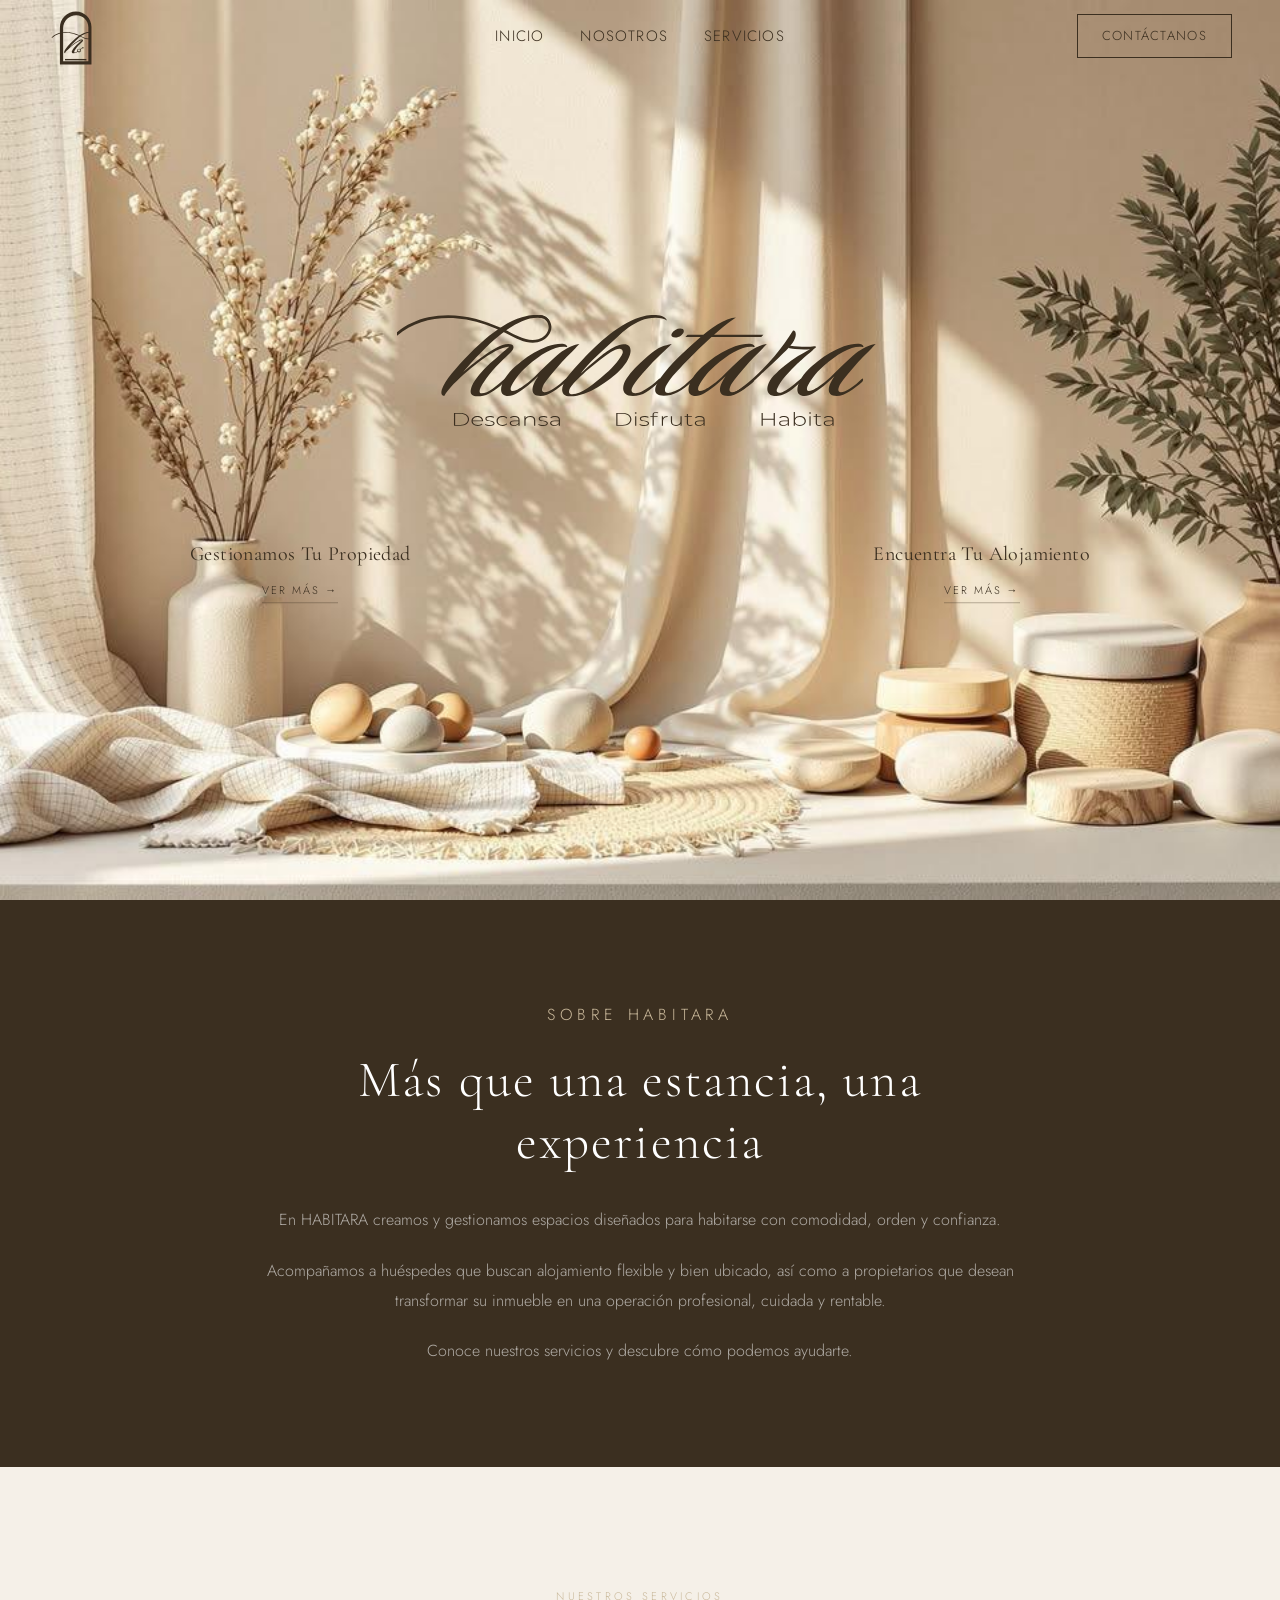
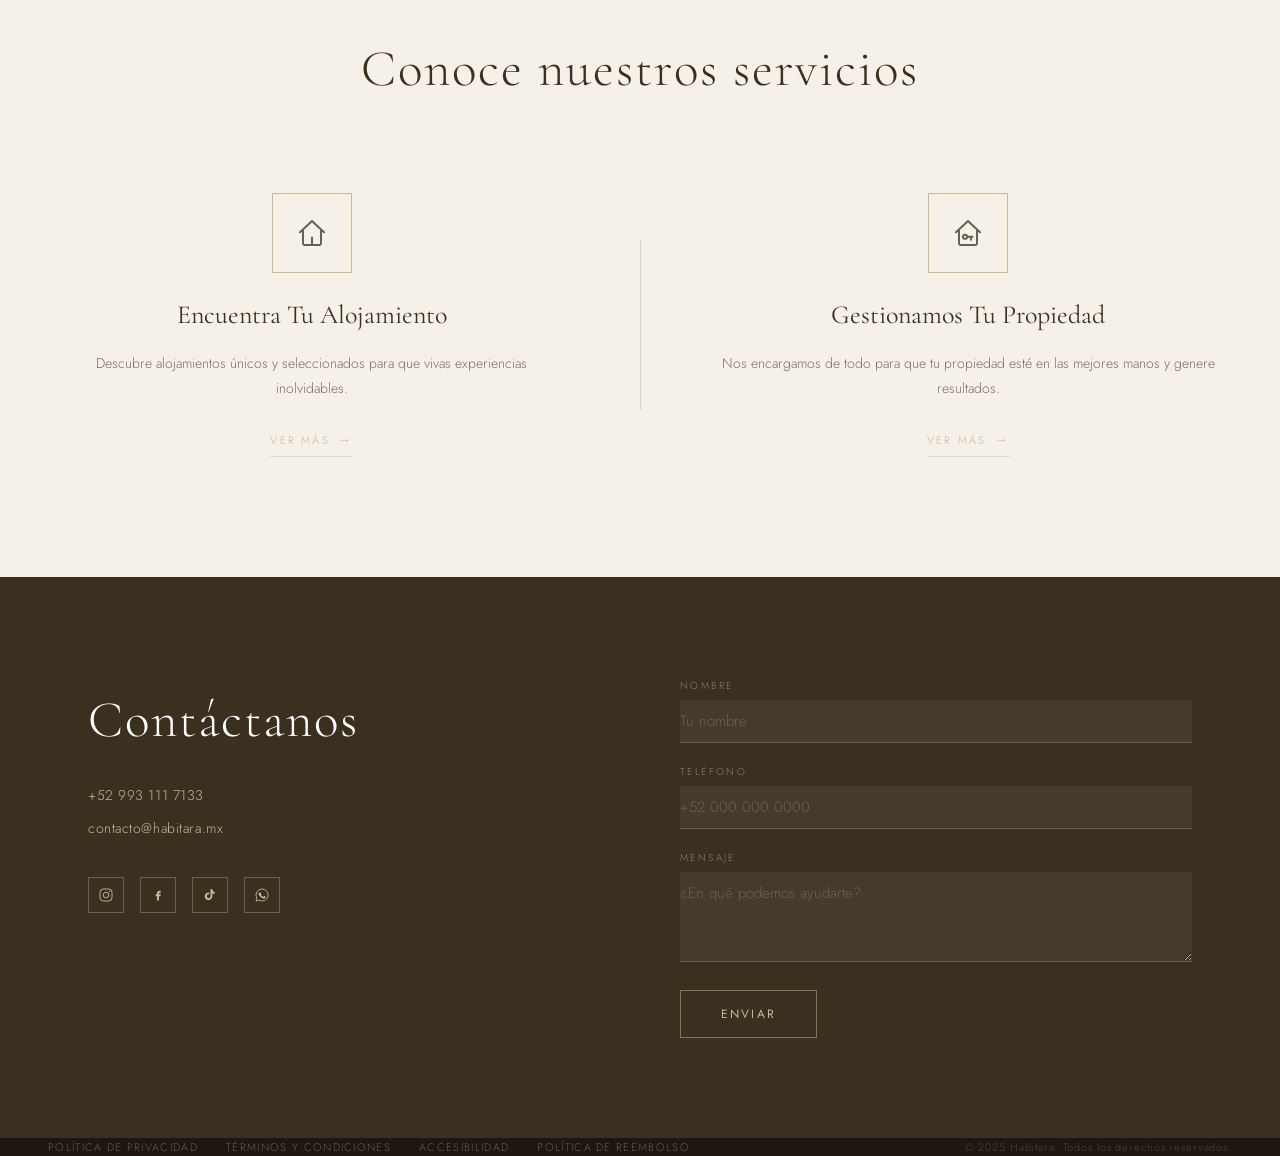
==== commit a97ad43a: "Update hero options links in index.html" ====
--- a/index.html
+++ b/index.html
@@ -77,12 +77,11 @@
       <img src="images/logo-hero.svg" alt="Habitara" class="hero-logo" />
 
       <div class="hero-options">
-        <a href="#servicios" class="hero-option">
+        <a href="#sobre" class="hero-option">
           <span class="hero-option-title">Gestionamos Tu Propiedad</span>
           <span class="hero-option-link">Ver más</span>
         </a>
-        <div class="hero-options-divider"></div>
-        <a href="#servicios" class="hero-option">
+        <a href="#sobre" class="hero-option">
           <span class="hero-option-title">Encuentra Tu Alojamiento</span>
           <span class="hero-option-link">Ver más</span>
         </a>
--- a/habitara-style.css
+++ b/habitara-style.css
@@ -7,14 +7,11 @@
    3. Navegación
    4. Menú Móvil
    5. Hero
-   6. Intro
-   7. Destinos
-   8. Valores
-   9. Testimonial
-   10. Contacto
-   11. Footer
-   12. Animaciones
-   13. Responsive
+   6. Servicios
+   7. Contacto
+   8. Footer
+   9. Animaciones
+   10. Responsive
    ============================================================ */
 
 
@@ -69,16 +66,18 @@
   position: fixed;
   top: 0; left: 0; right: 0;
   height: var(--nav-h);
-  display: flex;
-  align-items: center;
-  justify-content: space-between;
+  display: grid;
+  grid-template-columns: minmax(180px, 1fr) auto minmax(180px, 1fr);
+  align-items: center;
   padding: 0 48px;
   z-index: 100;
   transition: background 0.4s, box-shadow 0.4s;
 }
 
-/* El logo queda a la izquierda, los links se empujan a la derecha
-   usando margin-left: auto en el grupo de links */
+/* Grid simétrico: las columnas laterales tienen el MISMO
+   ancho mínimo (180px), así que aunque el logo y el botón
+   midan distinto, la columna central queda centrada de
+   verdad en la página — no solo en el espacio "sobrante". */
 
 nav.scrolled {
   background: rgba(253, 250, 244, 0.96);
@@ -90,6 +89,7 @@
 .nav-logo {
   display: flex;
   align-items: center;
+  justify-self: start;
   text-decoration: none;
   flex-shrink: 0;
 }
@@ -97,8 +97,6 @@
 .nav-logo-img {
   height: 60px;
   width: auto;
-  /* Sobre el hero oscuro: logo en blanco */
-  transition: filter 0.4s;
   margin-top: 4px;
 }
 
@@ -106,43 +104,41 @@
 .nav-links {
   display: flex;
   align-items: center;
+  justify-content: center;
   gap: 36px;
   list-style: none;
-  margin-left: auto;
-  margin-right: 36px;
-}
-
-/* Links blancos por defecto (sobre hero oscuro) */
+}
+
+/* Texto siempre marrón oscuro, sobre el hero claro o sobre el nav sólido */
 .nav-links a {
+  font-size: 15px;
+  letter-spacing: 0.08em;
+  text-transform: uppercase;
+  color: var(--bark);
+  text-decoration: none;
+  transition: color 0.3s;
+}
+.nav-links a:hover { color: var(--moss); }
+
+/* Botón Contáctanos */
+.nav-cta {
+  justify-self: end;
   font-size: 13px;
   letter-spacing: 0.1em;
   text-transform: uppercase;
-  color: rgba(255,255,255,0.85);
-  text-decoration: none;
-  transition: color 0.3s;
-}
-nav.scrolled .nav-links a       { color: var(--muted); }
-.nav-links a:hover              { color: var(--white); }
-nav.scrolled .nav-links a:hover { color: var(--moss); }
-
-/* Botón Reservar */
-.nav-cta {
-  font-size: 12px;
-  letter-spacing: 0.12em;
-  text-transform: uppercase;
   padding: 10px 24px;
-  border: 1px solid rgba(255,255,255,0.6);
-  color: var(--white);
+  border: 1px solid var(--bark);
+  color: var(--bark);
   text-decoration: none;
   transition: background 0.3s, color 0.3s, border-color 0.3s;
 }
-.nav-cta:hover                   { background: var(--white); color: var(--bark); }
-nav.scrolled .nav-cta            { border-color: var(--clay); color: var(--bark); }
-nav.scrolled .nav-cta:hover      { background: var(--moss); color: var(--white); border-color: var(--moss); }
+.nav-cta:hover { background: var(--moss); color: var(--white); border-color: var(--moss); }
 
 /* Botón hamburguesa (solo visible en móvil) */
 .hamburger {
   display: none;
+  grid-column: 3;
+  justify-self: end;
   flex-direction: column;
   gap: 5px;
   cursor: pointer;
@@ -154,10 +150,9 @@
   display: block;
   width: 24px;
   height: 1.5px;
-  background: var(--white);
+  background: var(--bark);
   transition: background 0.4s;
 }
-nav.scrolled .hamburger span { background: var(--bark); }
 
 /* ─── 4. MENÚ MÓVIL ─────────────────────────────────────────
    Overlay de pantalla completa. Clase `.open` desde main.js
@@ -214,12 +209,6 @@
   background-size: cover;
   background-position: center;
 }
-.hero-bg::after {
-  content: '';
-  position: absolute;
-  inset: 0;
-  background: radial-gradient(ellipse at 60% 40%, rgba(90,102,80,0.35) 0%, transparent 60%);
-}
 
 /* Contenedor centrado con position absolute */
 .hero-content {
@@ -239,57 +228,49 @@
   width: clamp(260px, 38vw, 560px);
   height: auto;
   display: block;
-  margin: 8px auto;
-}
-
-.hero-headline {
+  margin: 8px auto 44px;   /* espacio hacia las opciones, antes lo daba el eslogan */
+}
+
+/* Dos opciones principales — separadas hacia los costados,
+   dentro de un ancho máximo para que no lleguen hasta el borde. */
+.hero-options {
+  display: flex;
+  align-items: flex-start;
+  justify-content: space-between;
+  width: 100%;
+  max-width: 900px;
+  margin: 60px auto 0;
+}
+
+.hero-option {
+  display: flex;
+  flex-direction: column;
+  align-items: center;
+  gap: 10px;
+  min-width: 200px;
+  text-decoration: none;
+}
+
+.hero-option-title {
   font-family: 'Cormorant Garamond', serif;
-  font-size: clamp(52px, 8vw, 96px);
-  font-weight: 300;
+  font-size: 20px;
+  font-weight: 400;
+  letter-spacing: 0.02em;
+  color: var(--bark);
+}
+
+.hero-option-link {
+  font-size: 11px;
   letter-spacing: 0.18em;
-  color: var(--white);
-  line-height: 1.05;
-}
-
-.hero-tagline {
-  font-size: 15px;
-  font-weight: 450;
-  letter-spacing: 0.22em;
-  text-transform: uppercase;
-  color: rgba(0, 0, 0, 0.55);
-  margin: 0 0 20px 0;   /* más espacio entre tagline y logo */
-}
-
-.hero-divider {
-  width: 40px;
-  height: 1px;
-  background: var(--clay);
-  margin: 20px 0 20px;  /* más espacio entre logo→línea y línea→botón */
-}
-
-.hero-cta {
-  display: inline-block;
-  font-size: 12px;
-  letter-spacing: 0.18em;
-  text-transform: uppercase;
-  padding: 14px 40px;
-  border: 1px solid rgba(201,184,154,0.7);
-  color: var(--clay);
-  text-decoration: none;
-  transition: background 0.3s, color 0.3s;
-}
-.hero-cta:hover { background: var(--clay); color: var(--bark); }
-
-
-/* ─── 6. INTRO ───────────────────────────────────────────────
-   Bloque de bienvenida centrado.
-   ──────────────────────────────────────────────────────────── */
-.intro {
-  padding: 120px 48px;
-  max-width: 900px;
-  margin: 0 auto;
-  text-align: center;
-}
+  text-transform: uppercase;
+  color: var(--bark);
+  border-bottom: 1px solid rgba(59,47,32,0.35);
+  padding-bottom: 2px;
+  transition: color 0.3s, border-color 0.3s;
+}
+.hero-option-link::after { content: ' →'; }
+.hero-option:hover .hero-option-link { color: var(--moss); border-color: var(--moss); }
+
 
 /* Etiqueta pequeña reutilizable en varias secciones */
 .section-label {
@@ -300,122 +281,81 @@
   margin-bottom: 20px;
 }
 
-.intro h2 {
+/* ─── 6. SERVICIOS ───────────────────────────────────────────
+   Dos bloques simétricos separados por una línea divisoria,
+   con ícono, título, descripción y enlace "Ver más".
+   ──────────────────────────────────────────────────────────── */
+.services {
+  background: var(--sand);
+  padding: 120px 48px;
+}
+
+.services-header {
+  text-align: center;
+  margin-bottom: 80px;
+}
+
+.services-header h2 {
   font-family: 'Cormorant Garamond', serif;
-  font-size: clamp(36px, 5vw, 56px);
+  font-size: clamp(36px, 4vw, 52px);
   font-weight: 300;
-  line-height: 1.2;
+  color: var(--bark);
   letter-spacing: 0.04em;
-  color: var(--bark);
-  margin-bottom: 28px;
-}
-
-.intro p {
-  font-size: 17px;
+}
+
+.services-grid {
+  display: grid;
+  grid-template-columns: 1fr auto 1fr;
+  gap: 64px;
+  width: 100%;
+  align-items: center;
+}
+
+.services-divider {
+  width: 1px;
+  height: 170px;
+  background: rgba(59,47,32,0.15);
+}
+
+.service-card {
+  text-align: center;
+  padding: 0 16px;
+}
+
+.service-icon {
+  width: 80px;
+  height: 80px;
+  margin: 0 auto 20px;
+  border: 1px solid var(--clay);
+  display: flex;
+  align-items: center;
+  justify-content: center;
+}
+.service-icon svg {
+  width: 36px;
+  height: 36px;
+  stroke: var(--moss);
+}
+
+.service-card h3 {
+  font-family: 'Cormorant Garamond', serif;
+  font-size: 26px;
+  font-weight: 400;
+  color: var(--bark);
+  margin-bottom: 14px;
+}
+
+.service-card p {
+  font-size: 14px;
   color: var(--muted);
-  max-width: 580px;
-  margin: 0 auto;
-  line-height: 1.85;
-}
-
-
-/* ─── 7. DESTINOS ────────────────────────────────────────────
-   Grid de dos columnas con imagen de fondo por destino.
-   Para agregar la foto real, reemplaza el background-color
-   de .dest-qr y .dest-tab con background-image: url(...)
-   ──────────────────────────────────────────────────────────── */
-.destinations {
-  display: grid;
-  grid-template-columns: 1fr 1fr;
-}
-
-.destination {
-  position: relative;
-  height: 580px;
-  overflow: hidden;
-  display: flex;
-  align-items: flex-end;
-}
-
-.dest-bg {
-  position: absolute;
-  inset: 0;
-  background-size: cover;
-  background-position: center;
-  transition: transform 0.8s ease;
-}
-.destination:hover .dest-bg { transform: scale(1.05); }
-
-/* REEMPLAZA los gradientes con tus fotos reales */
-.dest-qr  .dest-bg { background-color: #4a6060; background-image: linear-gradient(135deg, #2e5050 0%, #5a7a6a 100%); }
-
-/* ── Slideshow de destino ───────────────────────────────────
-   Cada .dest-slide ocupa todo el contenedor.
-   La clase .active es la visible; el JS la rota cada 6 seg.
-   El filtro mix-blend-mode + color replica el tono del hero.
-──────────────────────────────────────────────────────────── */
-.dest-slideshow {
-  position: absolute;
-  inset: 0;
-  overflow: hidden;
-}
-
-.dest-slide {
-  position: absolute;
-  inset: 0;
-  background-size: cover;
-  background-position: center;
-  opacity: 0;
-  transition: opacity 1.2s ease;
-  /* Filtro de color — mismo tono cálido del hero */
-  filter: sepia(0.35) saturate(0.8) brightness(0.75);
-}
-
-.dest-slide.active {
-  opacity: 1;
-}
-
-.dest-overlay {
-  position: absolute;
-  inset: 0;
-  background: linear-gradient(to top, rgba(20,15,8,0.80) 0%, transparent 60%);
-}
-
-.dest-content {
-  position: relative;
-  z-index: 2;
-  padding: 48px;
-}
-
-.dest-label {
-  font-size: 10px;
-  letter-spacing: 0.32em;
-  text-transform: uppercase;
-  color: var(--clay);
-  margin-bottom: 8px;
-}
-
-.dest-content h3 {
-  font-family: 'Cormorant Garamond', serif;
-  font-size: 42px;
-  font-weight: 300;
-  color: var(--white);
-  letter-spacing: 0.04em;
-  line-height: 1.1;
-  margin-bottom: 14px;
-}
-
-.dest-content p {
-  font-size: 14px;
-  color: rgba(255,255,255,0.65);
-  max-width: 320px;
-  margin-bottom: 28px;
-}
-
-.dest-link {
+  line-height: 1.8;
+  margin-bottom: 24px;
+}
+
+.service-link {
   display: inline-flex;
   align-items: center;
-  gap: 10px;
+  gap: 8px;
   font-size: 11px;
   letter-spacing: 0.2em;
   text-transform: uppercase;
@@ -425,114 +365,11 @@
   padding-bottom: 4px;
   transition: color 0.3s, border-color 0.3s;
 }
-.dest-link::after      { content: '→'; font-size: 14px; }
-.dest-link:hover       { color: var(--white); border-color: var(--white); }
-
-
-/* ─── 8. VALORES ─────────────────────────────────────────────
-   Tres columnas con íconos SVG y descripciones.
-   ──────────────────────────────────────────────────────────── */
-.values {
-  background: var(--sand);
-  padding: 120px 48px;
-}
-
-.values-header {
-  text-align: center;
-  margin-bottom: 80px;
-}
-
-.values-header h2 {
-  font-family: 'Cormorant Garamond', serif;
-  font-size: clamp(36px, 4vw, 52px);
-  font-weight: 300;
-  color: var(--bark);
-  letter-spacing: 0.04em;
-}
-
-.values-grid {
-  display: grid;
-  grid-template-columns: repeat(3, 1fr);
-  gap: 48px;
-  max-width: 1100px;
-  margin: 0 auto;
-}
-
-.value-card {
-  text-align: center;
-  padding: 0 16px;
-}
-
-.value-icon {
-  width: 56px;
-  height: 56px;
-  margin: 0 auto 20px;
-  border: 1px solid var(--clay);
-  display: flex;
-  align-items: center;
-  justify-content: center;
-}
-.value-icon svg {
-  width: 24px;
-  height: 24px;
-  stroke: var(--moss);
-}
-
-.value-tag {
-  font-size: 10px;
-  letter-spacing: 0.28em;
-  text-transform: uppercase;
-  color: var(--clay);
-  margin-bottom: 10px;
-}
-
-.value-card h3 {
-  font-family: 'Cormorant Garamond', serif;
-  font-size: 24px;
-  font-weight: 400;
-  color: var(--bark);
-  margin-bottom: 14px;
-}
-
-.value-card p {
-  font-size: 14px;
-  color: var(--muted);
-  line-height: 1.8;
-}
-
-
-/* ─── 9. TESTIMONIAL ─────────────────────────────────────────
-   Cita centrada. Para agregar más, duplica el bloque en HTML.
-   ──────────────────────────────────────────────────────────── */
-.testimonial {
-  padding: 120px 48px;
-  text-align: center;
-  background: var(--cream);
-}
-
-.testimonial blockquote {
-  font-family: 'Cormorant Garamond', serif;
-  font-size: clamp(22px, 3vw, 34px);
-  font-weight: 300;
-  font-style: italic;
-  color: var(--bark);
-  max-width: 760px;
-  margin: 0 auto 28px;
-  line-height: 1.5;
-  letter-spacing: 0.02em;
-}
-.testimonial blockquote::before { content: '\201C'; }
-.testimonial blockquote::after  { content: '\201D'; }
-
-.testimonial-author {
-  font-size: 12px;
-  letter-spacing: 0.2em;
-  text-transform: uppercase;
-  color: var(--clay);
-}
-
-
-/* ─── 10. CONTACTO ───────────────────────────────────────────
+.service-link::after { content: '→'; font-size: 13px; }
+.service-link:hover  { color: var(--moss); border-color: var(--moss); }
+
+
+/* ─── 7. CONTACTO ───────────────────────────────────────────
    Sección oscura con info de contacto y formulario.
    ──────────────────────────────────────────────────────────── */
 .contact-section {
@@ -596,8 +433,11 @@
   justify-content: center;
   color: var(--clay);
   text-decoration: none;
-  font-size: 14px;
-  transition: background 0.3s, border-color 0.3s;
+  transition: background 0.3s, border-color 0.3s, color 0.3s;
+}
+.social-row a svg {
+  width: 16px;
+  height: 16px;
 }
 .social-row a:hover {
   background: var(--clay);
@@ -665,7 +505,7 @@
 }
 
 
-/* ─── 11. FOOTER ─────────────────────────────────────────────
+/* ─── 8. FOOTER ─────────────────────────────────────────────
    Barra inferior con logo, links legales y copyright.
    ──────────────────────────────────────────────────────────── */
 footer {
@@ -676,12 +516,6 @@
   justify-content: space-between;
   flex-wrap: wrap;
   gap: 20px;
-}
-
-.footer-logo img {
-  height: 200px;
-  width: auto;
-  filter: none;   /* logo dorado visible sobre fondo oscuro */
 }
 
 .footer-links {
@@ -707,7 +541,7 @@
 }
 
 
-/* ─── 12. ANIMACIONES ────────────────────────────────────────
+/* ─── 9. ANIMACIONES ────────────────────────────────────────
    Clase `.fade-in` se activa con `.visible` desde main.js
    usando IntersectionObserver al hacer scroll.
    ──────────────────────────────────────────────────────────── */
@@ -722,14 +556,17 @@
 }
 
 
-/* ─── 13. RESPONSIVE ─────────────────────────────────────────
+/* ─── 10. RESPONSIVE ─────────────────────────────────────────
    Breakpoint en 900px para pantallas medianas y móviles.
    ──────────────────────────────────────────────────────────── */
 @media (max-width: 900px) {
-  /* Nav: oculta links de escritorio, muestra hamburguesa */
-  nav                      { padding: 0 20px; justify-content: space-between; }
+  /* Nav: oculta links de escritorio, muestra hamburguesa.
+     Se resetea el grid a 2 columnas simples (logo + hamburguesa)
+     para que los mínimos de 180px del grid de escritorio no
+     fuercen overflow en pantallas angostas. */
+  nav                      { grid-template-columns: auto auto; justify-content: space-between; padding: 0 20px; }
   .nav-links, .nav-cta     { display: none; }
-  .hamburger               { display: flex; }
+  .hamburger               { display: flex; grid-column: 2; }
 
   /* Logo en móvil: más pequeño y pegado a la izquierda */
   .nav-logo                { margin-right: auto; }
@@ -742,12 +579,12 @@
   /* Logo hero: usa 88% del ancho para que no se corte en ningún dispositivo */
   .hero-logo               { width: 88vw; height: auto; }
 
-  /* Destinos: una columna */
-  .destinations            { grid-template-columns: 1fr; }
-  .destination             { height: 420px; }
-
-  /* Valores: una columna */
-  .values-grid             { grid-template-columns: 1fr; gap: 40px; }
+  /* Hero: las dos opciones se apilan y centran en móvil */
+  .hero-options            { flex-direction: column; align-items: center; justify-content: center; gap: 28px; }
+
+  /* Servicios: una columna, línea divisoria pasa a horizontal */
+  .services-grid           { grid-template-columns: 1fr; gap: 40px; }
+  .services-divider         { width: 100%; height: 1px; }
 
   /* Contacto: una columna */
   .contact {
@@ -757,9 +594,7 @@
   }
 
   /* Padding reducido en secciones */
-  .intro       { padding: 80px 24px; }
-  .values      { padding: 80px 24px; }
-  .testimonial { padding: 80px 24px; }
+  .services { padding: 80px 24px; }
 
   /* Footer en columna */
   footer          { flex-direction: column; align-items: flex-start; gap: 16px; }
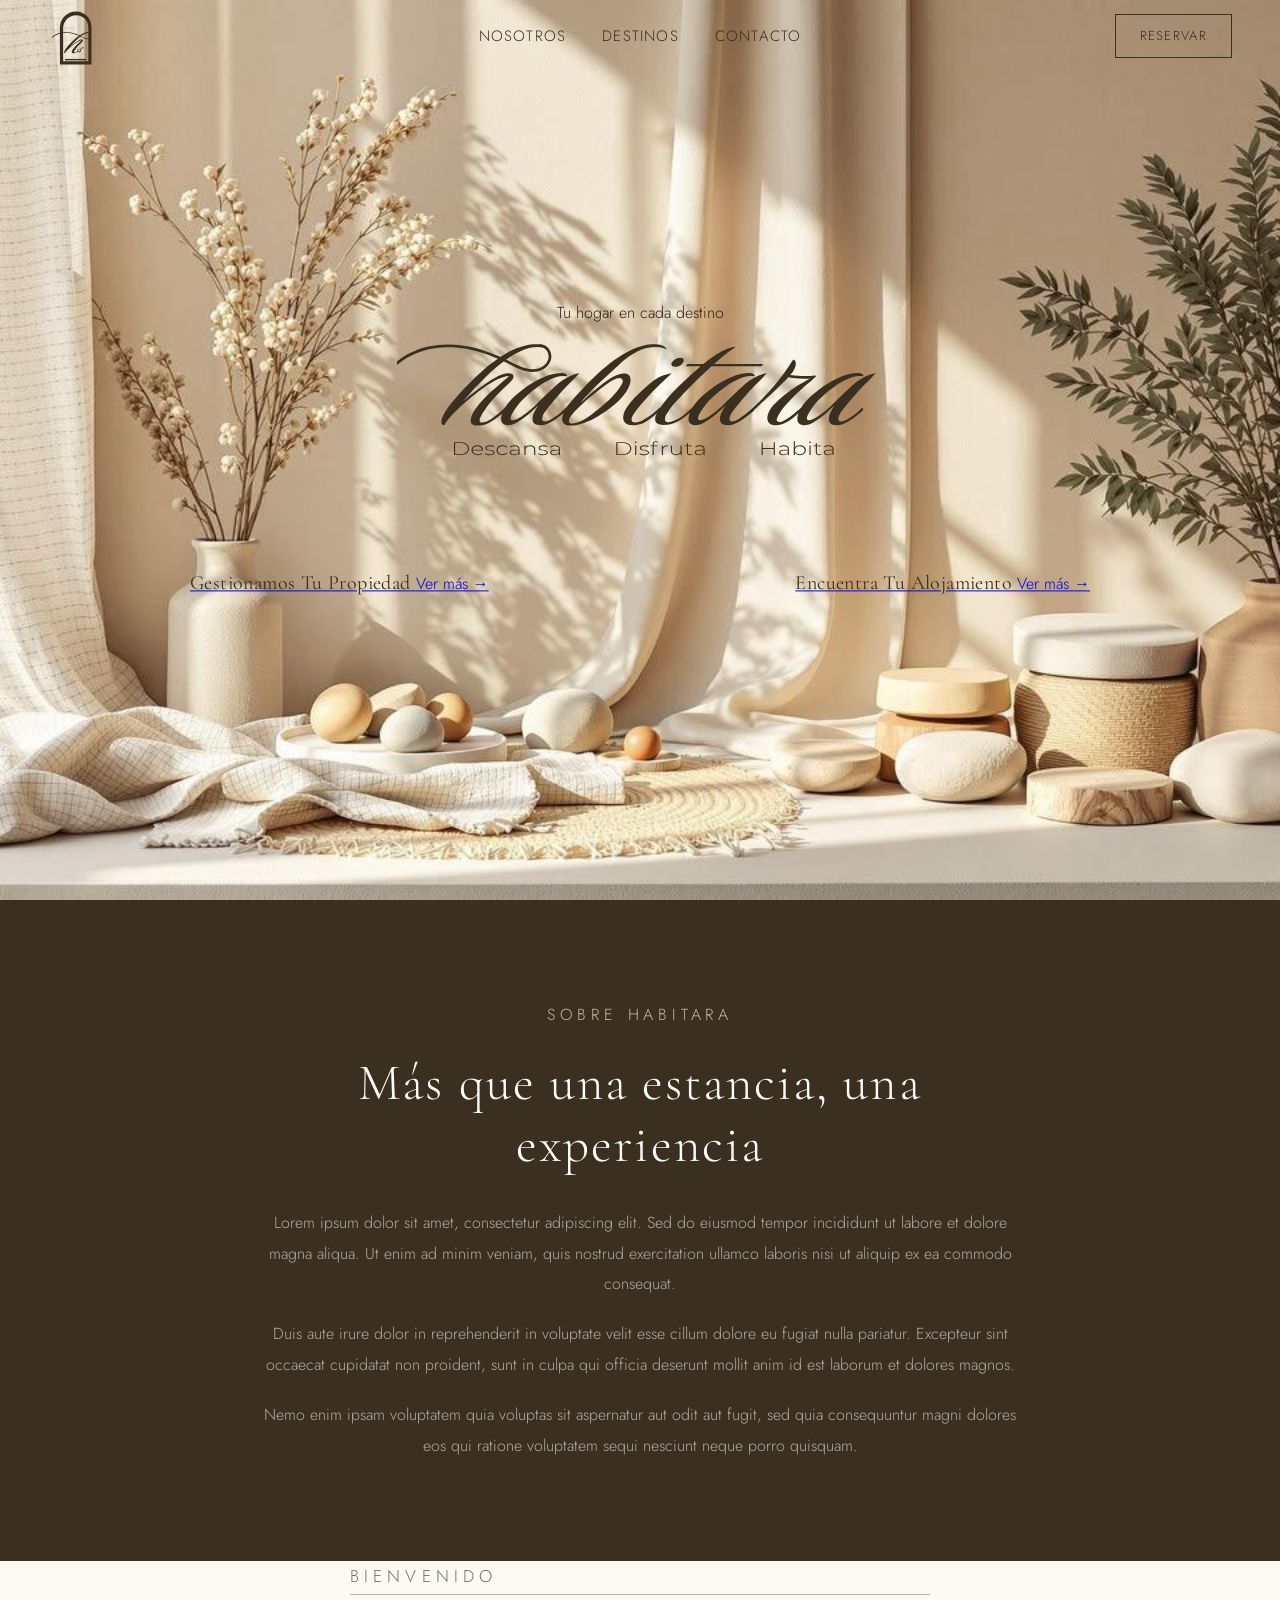
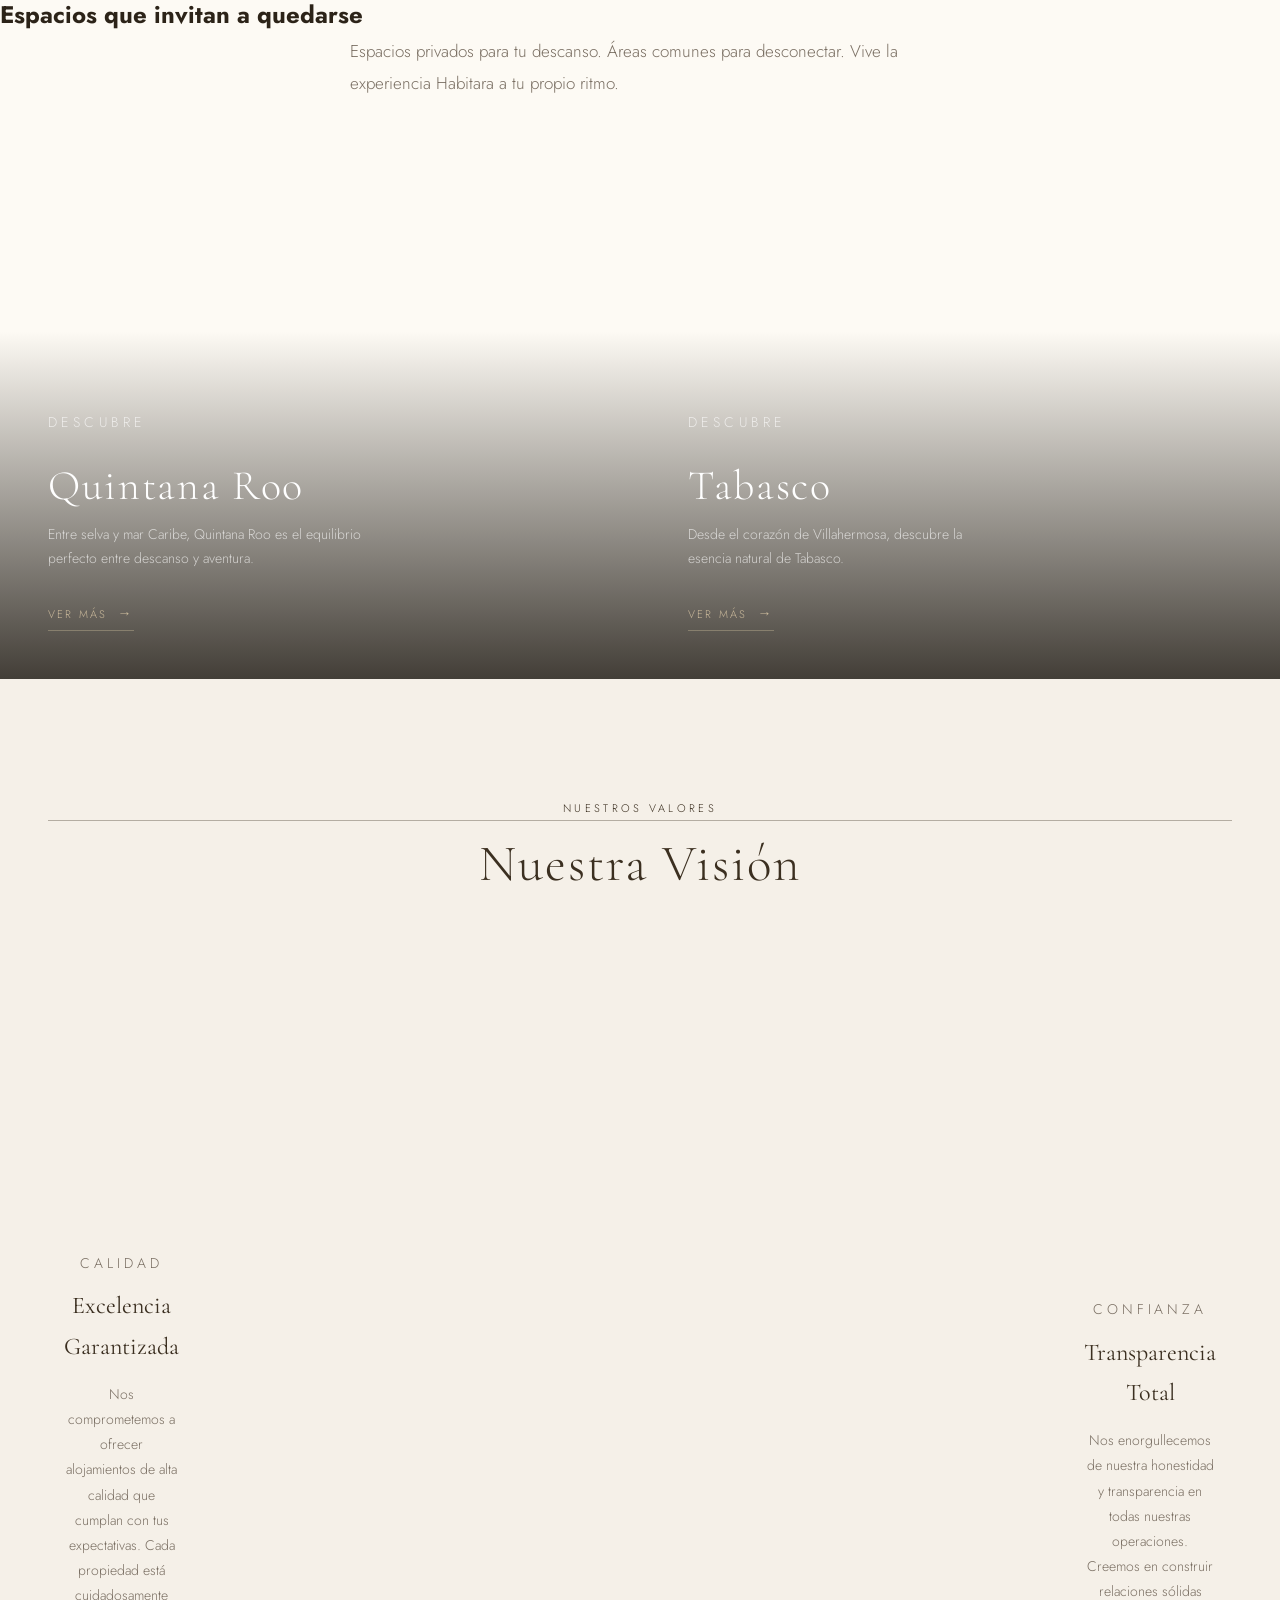
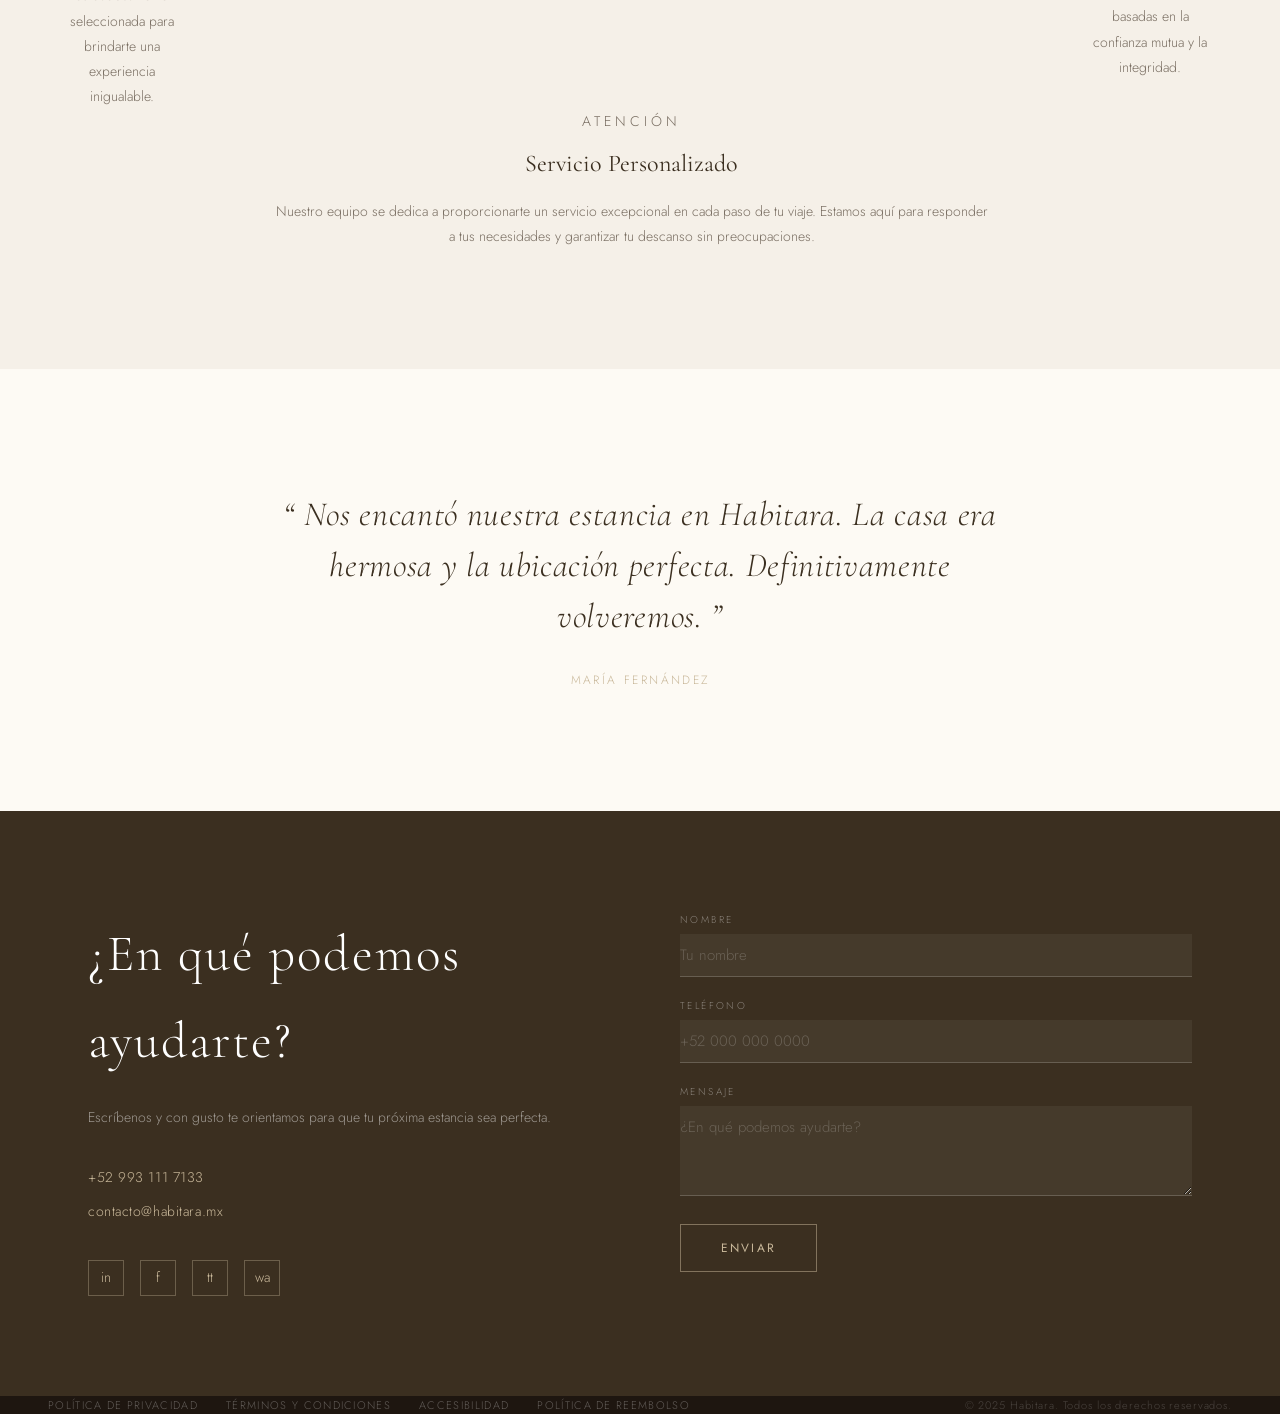
==== commit 63775824: "Merge branch 'main' into Phase-2" ====
--- a/index.html
+++ b/index.html
@@ -34,12 +34,12 @@
     </a>
 
     <ul class="nav-links">
-      <li><a href="#">Inicio</a></li>
       <li><a href="#sobre">Nosotros</a></li>
-      <li><a href="#servicios">Servicios</a></li>
+      <li><a href="#destinos">Destinos</a></li>
+      <li><a href="#contacto">Contacto</a></li>
     </ul>
 
-    <a href="#contacto" class="nav-cta">Contáctanos</a>
+    <a href="#contacto" class="nav-cta">Reservar</a>
 
     <button class="hamburger" id="menuBtn" aria-label="Abrir menú">
       <span></span>
@@ -57,8 +57,9 @@
     <button class="mobile-close" id="closeMenu" aria-label="Cerrar menú">×</button>
     <a href="#">Inicio</a>
     <a href="#sobre">Nosotros</a>
-    <a href="#servicios">Servicios</a>
-    <a href="#contacto">Contáctanos</a>
+    <a href="#destinos">Destinos</a>
+    <a href="#contacto">Contacto</a>
+    <a href="#contacto">Reservar</a>
   </div>
 
 
@@ -74,6 +75,7 @@
     <div class="hero-bg"></div>
 
     <div class="hero-content">
+      <p class="hero-tagline">Tu hogar en cada destino</p>
       <img src="images/logo-hero.svg" alt="Habitara" class="hero-logo" />
 
       <div class="hero-options">
@@ -97,60 +99,140 @@
     <div class="sobre-inner">
       <p class="section-label">Sobre Habitara</p>
       <h2>Más que una estancia, una experiencia</h2>
-      <p>En HABITARA creamos y gestionamos espacios diseñados para habitarse con comodidad, orden y confianza.</p>
-      <p>Acompañamos a huéspedes que buscan alojamiento flexible y bien ubicado, así como a propietarios que desean transformar su inmueble en una operación profesional, cuidada y rentable.</p>
-      <p>Conoce nuestros servicios y descubre cómo podemos ayudarte.</p>
-    </div>
-  </section>
-
-
-
-  <!-- ══════════════════════════════════════════════════════════
-       SERVICIOS — Dos bloques simétricos
+      <p>Lorem ipsum dolor sit amet, consectetur adipiscing elit. Sed do eiusmod tempor incididunt ut labore et dolore magna aliqua. Ut enim ad minim veniam, quis nostrud exercitation ullamco laboris nisi ut aliquip ex ea commodo consequat.</p>
+      <p>Duis aute irure dolor in reprehenderit in voluptate velit esse cillum dolore eu fugiat nulla pariatur. Excepteur sint occaecat cupidatat non proident, sunt in culpa qui officia deserunt mollit anim id est laborum et dolores magnos.</p>
+      <p>Nemo enim ipsam voluptatem quia voluptas sit aspernatur aut odit aut fugit, sed quia consequuntur magni dolores eos qui ratione voluptatem sequi nesciunt neque porro quisquam.</p>
+    </div>
+  </section>
+
+
+
+  <!-- ══════════════════════════════════════════════════════════
+       INTRO — Presentación de la marca
+  ══════════════════════════════════════════════════════════ -->
+  <section class="intro fade-in">
+    <p class="section-label">Bienvenido</p>
+    <h2>Espacios que invitan a quedarse</h2>
+    <p>Espacios privados para tu descanso. Áreas comunes para desconectar. Vive la experiencia Habitara a tu propio ritmo.</p>
+  </section>
+
+
+  <!-- ══════════════════════════════════════════════════════════
+       DESTINOS — Tarjetas de destino con foto de fondo
+       Para agregar un tercer destino:
+         1. Copia uno de los <div class="destination"> completos
+         2. Crea una clase nueva, ej: .dest-oax en style.css
+         3. Cambia el grid a 3 columnas en style.css si lo necesitas
+  ══════════════════════════════════════════════════════════ -->
+  <section class="destinations" id="destinos">
+
+    <!-- Destino: Quintana Roo — Slideshow -->
+    <div class="destination fade-in">
+      <!-- ── Agrega o quita imágenes aquí. El JS las rota automáticamente. ── -->
+      <div class="dest-slideshow" id="slideshow-qr">
+        <div class="dest-slide active" style="background-image: url('images/quintanaroo/qr-2.jpg')"></div>
+        <div class="dest-slide" style="background-image: url('images/quintanaroo/qr-3.jpg')"></div>
+        <div class="dest-slide" style="background-image: url('images/quintanaroo/qr-4.jpg')"></div>
+        <div class="dest-slide" style="background-image: url('images/quintanaroo/qr-5.jpg')"></div>
+        <div class="dest-slide" style="background-image: url('images/quintanaroo/qr-6.jpg')"></div>
+      </div>
+      <div class="dest-overlay"></div>
+      <div class="dest-content">
+        <p class="dest-label">Descubre</p>
+        <h3>Quintana Roo</h3>
+        <p>Entre selva y mar Caribe, Quintana Roo es el equilibrio perfecto entre descanso y aventura.</p>
+        <a href="quintana-roo.html" class="dest-link">Ver más</a>
+      </div>
+    </div>
+
+    <!-- Destino: Tabasco — Slideshow -->
+    <div class="destination fade-in" style="transition-delay: 0.15s">
+      <!-- ── Agrega o quita imágenes aquí. El JS las rota automáticamente. ── -->
+      <div class="dest-slideshow" id="slideshow-tab">
+        <div class="dest-slide active" style="background-image: url('images/tabasco/tab-1.jpg')"></div>
+        <div class="dest-slide" style="background-image: url('images/tabasco/tab-2.jpg')"></div>
+        <div class="dest-slide" style="background-image: url('images/tabasco/tab-3.jpg')"></div>
+        <div class="dest-slide" style="background-image: url('images/tabasco/tab-4.jpg')"></div>
+        <div class="dest-slide" style="background-image: url('images/tabasco/tab-5.jpg')"></div>
+        <div class="dest-slide" style="background-image: url('images/tabasco/tab-6.jpg')"></div>
+      </div>
+      <div class="dest-overlay"></div>
+      <div class="dest-content">
+        <p class="dest-label">Descubre</p>
+        <h3>Tabasco</h3>
+        <p>Desde el corazón de Villahermosa, descubre la esencia natural de Tabasco.</p>
+        <a href="tabasco.html" class="dest-link">Ver más</a>
+      </div>
+    </div>
+
+  </section>
+
+
+  <!-- ══════════════════════════════════════════════════════════
+       VALORES — Tres columnas con íconos
        Para cambiar un ícono, reemplaza el SVG dentro de
-       .service-icon por cualquier SVG de línea (stroke).
-  ══════════════════════════════════════════════════════════ -->
-  <section class="services" id="servicios">
-
-    <div class="services-header fade-in">
-      <p class="section-label">Nuestros Servicios</p>
-      <h2>Conoce nuestros servicios</h2>
-    </div>
-
-    <div class="services-grid">
-
-      <!-- Servicio 1: Encuentra Tu Alojamiento -->
-      <div class="service-card fade-in">
-        <div class="service-icon">
+       .value-icon por cualquier SVG de línea (stroke).
+  ══════════════════════════════════════════════════════════ -->
+  <section class="values" id="nosotros">
+
+    <div class="values-header fade-in">
+      <p class="section-label">Nuestros Valores</p>
+      <h2>Nuestra Visión</h2>
+    </div>
+
+    <div class="values-grid">
+
+      <!-- Valor 1: Calidad -->
+      <div class="value-card fade-in">
+        <div class="value-icon">
           <svg viewBox="0 0 24 24" fill="none" stroke-width="1.3" stroke-linecap="round" stroke-linejoin="round">
-            <path d="M4 11.5 12 4l8 7.5"/>
-            <path d="M6 10v9a1 1 0 0 0 1 1h10a1 1 0 0 0 1-1v-9"/>
-            <path d="M12 20v-5"/>
+            <path d="M12 2l3.09 6.26L22 9.27l-5 4.87 1.18 6.88L12 17.77l-6.18 3.25L7 14.14 2 9.27l6.91-1.01L12 2z"/>
           </svg>
         </div>
-        <h3>Encuentra Tu Alojamiento</h3>
-        <p>Descubre alojamientos únicos y seleccionados para que vivas experiencias inolvidables.</p>
-        <a href="#contacto" class="service-link">Ver más</a>
-      </div>
-
-      <div class="services-divider"></div>
-
-      <!-- Servicio 2: Gestionamos Tu Propiedad -->
-      <div class="service-card fade-in" style="transition-delay: 0.12s">
-        <div class="service-icon">
+        <p class="value-tag">Calidad</p>
+        <h3>Excelencia Garantizada</h3>
+        <p>Nos comprometemos a ofrecer alojamientos de alta calidad que cumplan con tus expectativas. Cada propiedad está cuidadosamente seleccionada para brindarte una experiencia inigualable.</p>
+      </div>
+
+      <!-- Valor 2: Atención -->
+      <div class="value-card fade-in" style="transition-delay: 0.12s">
+        <div class="value-icon">
           <svg viewBox="0 0 24 24" fill="none" stroke-width="1.3" stroke-linecap="round" stroke-linejoin="round">
-            <path d="M4 11.5 12 4l8 7.5"/>
-            <path d="M6 10v9a1 1 0 0 0 1 1h10a1 1 0 0 0 1-1v-9"/>
-            <circle cx="10" cy="14.5" r="1.4"/>
-            <path d="M11.4 14.5h3.6M14 14.5v2"/>
+            <circle cx="12" cy="12" r="10"/>
+            <path d="M12 6v6l4 2"/>
           </svg>
         </div>
-        <h3>Gestionamos Tu Propiedad</h3>
-        <p>Nos encargamos de todo para que tu propiedad esté en las mejores manos y genere resultados.</p>
-        <a href="#contacto" class="service-link">Ver más</a>
-      </div>
-
-    </div>
+        <p class="value-tag">Atención</p>
+        <h3>Servicio Personalizado</h3>
+        <p>Nuestro equipo se dedica a proporcionarte un servicio excepcional en cada paso de tu viaje. Estamos aquí para responder a tus necesidades y garantizar tu descanso sin preocupaciones.</p>
+      </div>
+
+      <!-- Valor 3: Confianza -->
+      <div class="value-card fade-in" style="transition-delay: 0.24s">
+        <div class="value-icon">
+          <svg viewBox="0 0 24 24" fill="none" stroke-width="1.3" stroke-linecap="round" stroke-linejoin="round">
+            <path d="M20.84 4.61a5.5 5.5 0 0 0-7.78 0L12 5.67l-1.06-1.06a5.5 5.5 0 0 0-7.78 7.78l1.06 1.06L12 21.23l7.78-7.78 1.06-1.06a5.5 5.5 0 0 0 0-7.78z"/>
+          </svg>
+        </div>
+        <p class="value-tag">Confianza</p>
+        <h3>Transparencia Total</h3>
+        <p>Nos enorgullecemos de nuestra honestidad y transparencia en todas nuestras operaciones. Creemos en construir relaciones sólidas basadas en la confianza mutua y la integridad.</p>
+      </div>
+
+    </div>
+  </section>
+
+
+  <!-- ══════════════════════════════════════════════════════════
+       TESTIMONIAL — Cita de huésped
+       Para agregar más reseñas, duplica el bloque
+       <blockquote> + <p class="testimonial-author">
+  ══════════════════════════════════════════════════════════ -->
+  <section class="testimonial fade-in">
+    <blockquote>
+      Nos encantó nuestra estancia en Habitara. La casa era hermosa y la ubicación perfecta. Definitivamente volveremos.
+    </blockquote>
+    <p class="testimonial-author">María Fernández</p>
   </section>
 
 
@@ -165,7 +247,8 @@
 
       <!-- Columna izquierda: info -->
       <div class="contact-info fade-in">
-        <h2>Contáctanos</h2>
+        <h2>¿En qué podemos ayudarte?</h2>
+        <p>Escríbenos y con gusto te orientamos para que tu próxima estancia sea perfecta.</p>
 
         <div class="contact-detail">
           <a href="tel:+529931117133">+52 993 111 7133</a>
@@ -173,29 +256,10 @@
         </div>
 
         <div class="social-row">
-          <a href="https://www.instagram.com/habitara_mx" target="_blank" rel="noopener" aria-label="Instagram">
-            <svg viewBox="0 0 24 24" fill="none" stroke="currentColor" stroke-width="1.4">
-              <rect x="3" y="3" width="18" height="18" rx="5"/>
-              <circle cx="12" cy="12" r="4.2"/>
-              <circle cx="17.3" cy="6.7" r="0.9" fill="currentColor" stroke="none"/>
-            </svg>
-          </a>
-          <a href="https://www.facebook.com/share/1Dodgs87RV/" target="_blank" rel="noopener" aria-label="Facebook">
-            <svg viewBox="0 0 24 24" fill="currentColor" stroke="none">
-              <path d="M14.5 8.5H16V5.7h-1.9c-2.3 0-3.7 1.4-3.7 3.7v1.6H8.6v3h1.8v6.3h3v-6.3h2.2l.5-3h-2.7V9.6c0-.6.3-1.1 1.1-1.1z"/>
-            </svg>
-          </a>
-          <a href="https://www.tiktok.com/@habitara_mx" target="_blank" rel="noopener" aria-label="TikTok">
-            <svg viewBox="0 0 24 24" fill="currentColor" stroke="none">
-              <path d="M15.5 3h-2.7v10.9a2.8 2.8 0 1 1-2-2.7v-2.8a5.7 5.7 0 1 0 4.7 5.6V9.4a7 7 0 0 0 3.5 1V7.6a4.3 4.3 0 0 1-3.5-3.6V3z"/>
-            </svg>
-          </a>
-          <a href="https://wa.me/529931117133" target="_blank" rel="noopener" aria-label="WhatsApp">
-            <svg viewBox="0 0 24 24" fill="none" stroke="currentColor" stroke-width="1.3">
-              <path d="M12 3a9 9 0 0 0-7.8 13.5L3 21l4.7-1.2A9 9 0 1 0 12 3z"/>
-              <path d="M8.6 8.8c.2-.5.4-.5.6-.5h.4c.15 0 .3.05.45.4.2.5.6 1.4.65 1.5.05.15.1.3 0 .5-.1.2-.15.3-.3.45-.15.15-.25.3-.1.55.15.3.65 1.1 1.4 1.75.95.85 1.7 1.1 2 1.25.3.15.45.1.6-.05.15-.2.6-.7.75-.95.15-.25.3-.2.5-.1s1.25.6 1.45.7c.2.1.35.15.4.25.05.15.05.75-.2 1.4-.25.65-1.3 1.25-1.75 1.3-.45.1-.95.15-3.1-.65-2.6-1-4.2-3.6-4.35-3.8-.15-.2-1.05-1.35-1.05-2.55 0-1.2.65-1.8.85-2.05z" fill="currentColor" stroke="none"/>
-            </svg>
-          </a>
+          <a href="https://www.instagram.com/habitara_mx" target="_blank" rel="noopener" aria-label="Instagram">in</a>
+          <a href="https://www.facebook.com/share/1Dodgs87RV/" target="_blank" rel="noopener" aria-label="Facebook">f</a>
+          <a href="https://www.tiktok.com/@habitara_mx" target="_blank" rel="noopener" aria-label="TikTok">tt</a>
+          <a href="https://wa.me/529931117133" target="_blank" rel="noopener" aria-label="WhatsApp">wa</a>
         </div>
       </div>
 
--- a/habitara-style.css
+++ b/habitara-style.css
@@ -7,11 +7,14 @@
    3. Navegación
    4. Menú Móvil
    5. Hero
-   6. Servicios
-   7. Contacto
-   8. Footer
-   9. Animaciones
-   10. Responsive
+   6. Intro
+   7. Destinos
+   8. Valores
+   9. Testimonial
+   10. Contacto
+   11. Footer
+   12. Animaciones
+   13. Responsive
    ============================================================ */
 
 
@@ -242,14 +245,18 @@
   margin: 60px auto 0;
 }
 
-.hero-option {
-  display: flex;
-  flex-direction: column;
-  align-items: center;
-  gap: 10px;
-  min-width: 200px;
-  text-decoration: none;
-}
+.hero-cta {
+  display: inline-block;
+  font-size: 12px;
+  letter-spacing: 0.18em;
+  text-transform: uppercase;
+  padding: 14px 40px;
+  border: 1px solid rgba(201,184,154,0.7);
+  color: var(--clay);
+  text-decoration: none;
+  transition: background 0.3s, color 0.3s;
+}
+.hero-cta:hover { background: var(--clay); color: var(--bark); }
 
 .hero-option-title {
   font-family: 'Cormorant Garamond', serif;
@@ -259,43 +266,152 @@
   color: var(--bark);
 }
 
-.hero-option-link {
-  font-size: 11px;
-  letter-spacing: 0.18em;
-  text-transform: uppercase;
-  color: var(--bark);
-  border-bottom: 1px solid rgba(59,47,32,0.35);
-  padding-bottom: 2px;
-  transition: color 0.3s, border-color 0.3s;
-}
-.hero-option-link::after { content: ' →'; }
-.hero-option:hover .hero-option-link { color: var(--moss); border-color: var(--moss); }
-
-
 /* Etiqueta pequeña reutilizable en varias secciones */
 .section-label {
   font-size: 11px;
   letter-spacing: 0.3em;
   text-transform: uppercase;
-  color: var(--clay);
-  margin-bottom: 20px;
-}
-
-/* ─── 6. SERVICIOS ───────────────────────────────────────────
-   Dos bloques simétricos separados por una línea divisoria,
-   con ícono, título, descripción y enlace "Ver más".
-   ──────────────────────────────────────────────────────────── */
-.services {
+  color: var(--bark);
+  border-bottom: 1px solid rgba(59,47,32,0.35);
+  padding-bottom: 2px;
+  transition: color 0.3s, border-color 0.3s;
+}
+.hero-option-link::after { content: ' →'; }
+.hero-option:hover .hero-option-link { color: var(--moss); border-color: var(--moss); }
+
+.intro p {
+  font-size: 17px;
+  color: var(--muted);
+  max-width: 580px;
+  margin: 0 auto;
+  line-height: 1.85;
+}
+
+
+/* ─── 7. DESTINOS ────────────────────────────────────────────
+   Grid de dos columnas con imagen de fondo por destino.
+   Para agregar la foto real, reemplaza el background-color
+   de .dest-qr y .dest-tab con background-image: url(...)
+   ──────────────────────────────────────────────────────────── */
+.destinations {
+  display: grid;
+  grid-template-columns: 1fr 1fr;
+}
+
+.destination {
+  position: relative;
+  height: 580px;
+  overflow: hidden;
+  display: flex;
+  align-items: flex-end;
+}
+
+.dest-bg {
+  position: absolute;
+  inset: 0;
+  background-size: cover;
+  background-position: center;
+  transition: transform 0.8s ease;
+}
+.destination:hover .dest-bg { transform: scale(1.05); }
+
+/* REEMPLAZA los gradientes con tus fotos reales */
+.dest-qr  .dest-bg { background-color: #4a6060; background-image: linear-gradient(135deg, #2e5050 0%, #5a7a6a 100%); }
+
+/* ── Slideshow de destino ───────────────────────────────────
+   Cada .dest-slide ocupa todo el contenedor.
+   La clase .active es la visible; el JS la rota cada 6 seg.
+   El filtro mix-blend-mode + color replica el tono del hero.
+──────────────────────────────────────────────────────────── */
+.dest-slideshow {
+  position: absolute;
+  inset: 0;
+  overflow: hidden;
+}
+
+.dest-slide {
+  position: absolute;
+  inset: 0;
+  background-size: cover;
+  background-position: center;
+  opacity: 0;
+  transition: opacity 1.2s ease;
+  /* Filtro de color — mismo tono cálido del hero */
+  filter: sepia(0.35) saturate(0.8) brightness(0.75);
+}
+
+.dest-slide.active {
+  opacity: 1;
+}
+
+.dest-overlay {
+  position: absolute;
+  inset: 0;
+  background: linear-gradient(to top, rgba(20,15,8,0.80) 0%, transparent 60%);
+}
+
+.dest-content {
+  position: relative;
+  z-index: 2;
+  padding: 48px;
+}
+
+.dest-label {
+  font-size: 10px;
+  letter-spacing: 0.32em;
+  text-transform: uppercase;
+  color: var(--clay);
+  margin-bottom: 8px;
+}
+
+.dest-content h3 {
+  font-family: 'Cormorant Garamond', serif;
+  font-size: 42px;
+  font-weight: 300;
+  color: var(--white);
+  letter-spacing: 0.04em;
+  line-height: 1.1;
+  margin-bottom: 14px;
+}
+
+.dest-content p {
+  font-size: 14px;
+  color: rgba(255,255,255,0.65);
+  max-width: 320px;
+  margin-bottom: 28px;
+}
+
+.dest-link {
+  display: inline-flex;
+  align-items: center;
+  gap: 10px;
+  font-size: 11px;
+  letter-spacing: 0.2em;
+  text-transform: uppercase;
+  color: var(--clay);
+  text-decoration: none;
+  border-bottom: 1px solid rgba(201,184,154,0.4);
+  padding-bottom: 4px;
+  transition: color 0.3s, border-color 0.3s;
+}
+.dest-link::after      { content: '→'; font-size: 14px; }
+.dest-link:hover       { color: var(--white); border-color: var(--white); }
+
+
+/* ─── 8. VALORES ─────────────────────────────────────────────
+   Tres columnas con íconos SVG y descripciones.
+   ──────────────────────────────────────────────────────────── */
+.values {
   background: var(--sand);
   padding: 120px 48px;
 }
 
-.services-header {
+.values-header {
   text-align: center;
   margin-bottom: 80px;
 }
 
-.services-header h2 {
+.values-header h2 {
   font-family: 'Cormorant Garamond', serif;
   font-size: clamp(36px, 4vw, 52px);
   font-weight: 300;
@@ -303,7 +419,7 @@
   letter-spacing: 0.04em;
 }
 
-.services-grid {
+.values-grid {
   display: grid;
   grid-template-columns: 1fr auto 1fr;
   gap: 64px;
@@ -311,13 +427,7 @@
   align-items: center;
 }
 
-.services-divider {
-  width: 1px;
-  height: 170px;
-  background: rgba(59,47,32,0.15);
-}
-
-.service-card {
+.value-card {
   text-align: center;
   padding: 0 16px;
 }
@@ -337,39 +447,61 @@
   stroke: var(--moss);
 }
 
-.service-card h3 {
+.value-tag {
+  font-size: 10px;
+  letter-spacing: 0.28em;
+  text-transform: uppercase;
+  color: var(--clay);
+  margin-bottom: 10px;
+}
+
+.value-card h3 {
   font-family: 'Cormorant Garamond', serif;
-  font-size: 26px;
+  font-size: 24px;
   font-weight: 400;
   color: var(--bark);
   margin-bottom: 14px;
 }
 
-.service-card p {
+.value-card p {
   font-size: 14px;
   color: var(--muted);
   line-height: 1.8;
-  margin-bottom: 24px;
-}
-
-.service-link {
-  display: inline-flex;
-  align-items: center;
-  gap: 8px;
-  font-size: 11px;
+}
+
+
+/* ─── 9. TESTIMONIAL ─────────────────────────────────────────
+   Cita centrada. Para agregar más, duplica el bloque en HTML.
+   ──────────────────────────────────────────────────────────── */
+.testimonial {
+  padding: 120px 48px;
+  text-align: center;
+  background: var(--cream);
+}
+
+.testimonial blockquote {
+  font-family: 'Cormorant Garamond', serif;
+  font-size: clamp(22px, 3vw, 34px);
+  font-weight: 300;
+  font-style: italic;
+  color: var(--bark);
+  max-width: 760px;
+  margin: 0 auto 28px;
+  line-height: 1.5;
+  letter-spacing: 0.02em;
+}
+.testimonial blockquote::before { content: '\201C'; }
+.testimonial blockquote::after  { content: '\201D'; }
+
+.testimonial-author {
+  font-size: 12px;
   letter-spacing: 0.2em;
   text-transform: uppercase;
   color: var(--clay);
-  text-decoration: none;
-  border-bottom: 1px solid rgba(201,184,154,0.4);
-  padding-bottom: 4px;
-  transition: color 0.3s, border-color 0.3s;
-}
-.service-link::after { content: '→'; font-size: 13px; }
-.service-link:hover  { color: var(--moss); border-color: var(--moss); }
-
-
-/* ─── 7. CONTACTO ───────────────────────────────────────────
+}
+
+
+/* ─── 10. CONTACTO ───────────────────────────────────────────
    Sección oscura con info de contacto y formulario.
    ──────────────────────────────────────────────────────────── */
 .contact-section {
@@ -433,11 +565,8 @@
   justify-content: center;
   color: var(--clay);
   text-decoration: none;
-  transition: background 0.3s, border-color 0.3s, color 0.3s;
-}
-.social-row a svg {
-  width: 16px;
-  height: 16px;
+  font-size: 14px;
+  transition: background 0.3s, border-color 0.3s;
 }
 .social-row a:hover {
   background: var(--clay);
@@ -505,7 +634,7 @@
 }
 
 
-/* ─── 8. FOOTER ─────────────────────────────────────────────
+/* ─── 11. FOOTER ─────────────────────────────────────────────
    Barra inferior con logo, links legales y copyright.
    ──────────────────────────────────────────────────────────── */
 footer {
@@ -541,7 +670,7 @@
 }
 
 
-/* ─── 9. ANIMACIONES ────────────────────────────────────────
+/* ─── 12. ANIMACIONES ────────────────────────────────────────
    Clase `.fade-in` se activa con `.visible` desde main.js
    usando IntersectionObserver al hacer scroll.
    ──────────────────────────────────────────────────────────── */
@@ -556,7 +685,7 @@
 }
 
 
-/* ─── 10. RESPONSIVE ─────────────────────────────────────────
+/* ─── 13. RESPONSIVE ─────────────────────────────────────────
    Breakpoint en 900px para pantallas medianas y móviles.
    ──────────────────────────────────────────────────────────── */
 @media (max-width: 900px) {
@@ -582,9 +711,8 @@
   /* Hero: las dos opciones se apilan y centran en móvil */
   .hero-options            { flex-direction: column; align-items: center; justify-content: center; gap: 28px; }
 
-  /* Servicios: una columna, línea divisoria pasa a horizontal */
-  .services-grid           { grid-template-columns: 1fr; gap: 40px; }
-  .services-divider         { width: 100%; height: 1px; }
+  /* Valores: una columna */
+  .values-grid             { grid-template-columns: 1fr; gap: 40px; }
 
   /* Contacto: una columna */
   .contact {
@@ -594,7 +722,9 @@
   }
 
   /* Padding reducido en secciones */
-  .services { padding: 80px 24px; }
+  .intro       { padding: 80px 24px; }
+  .values      { padding: 80px 24px; }
+  .testimonial { padding: 80px 24px; }
 
   /* Footer en columna */
   footer          { flex-direction: column; align-items: flex-start; gap: 16px; }
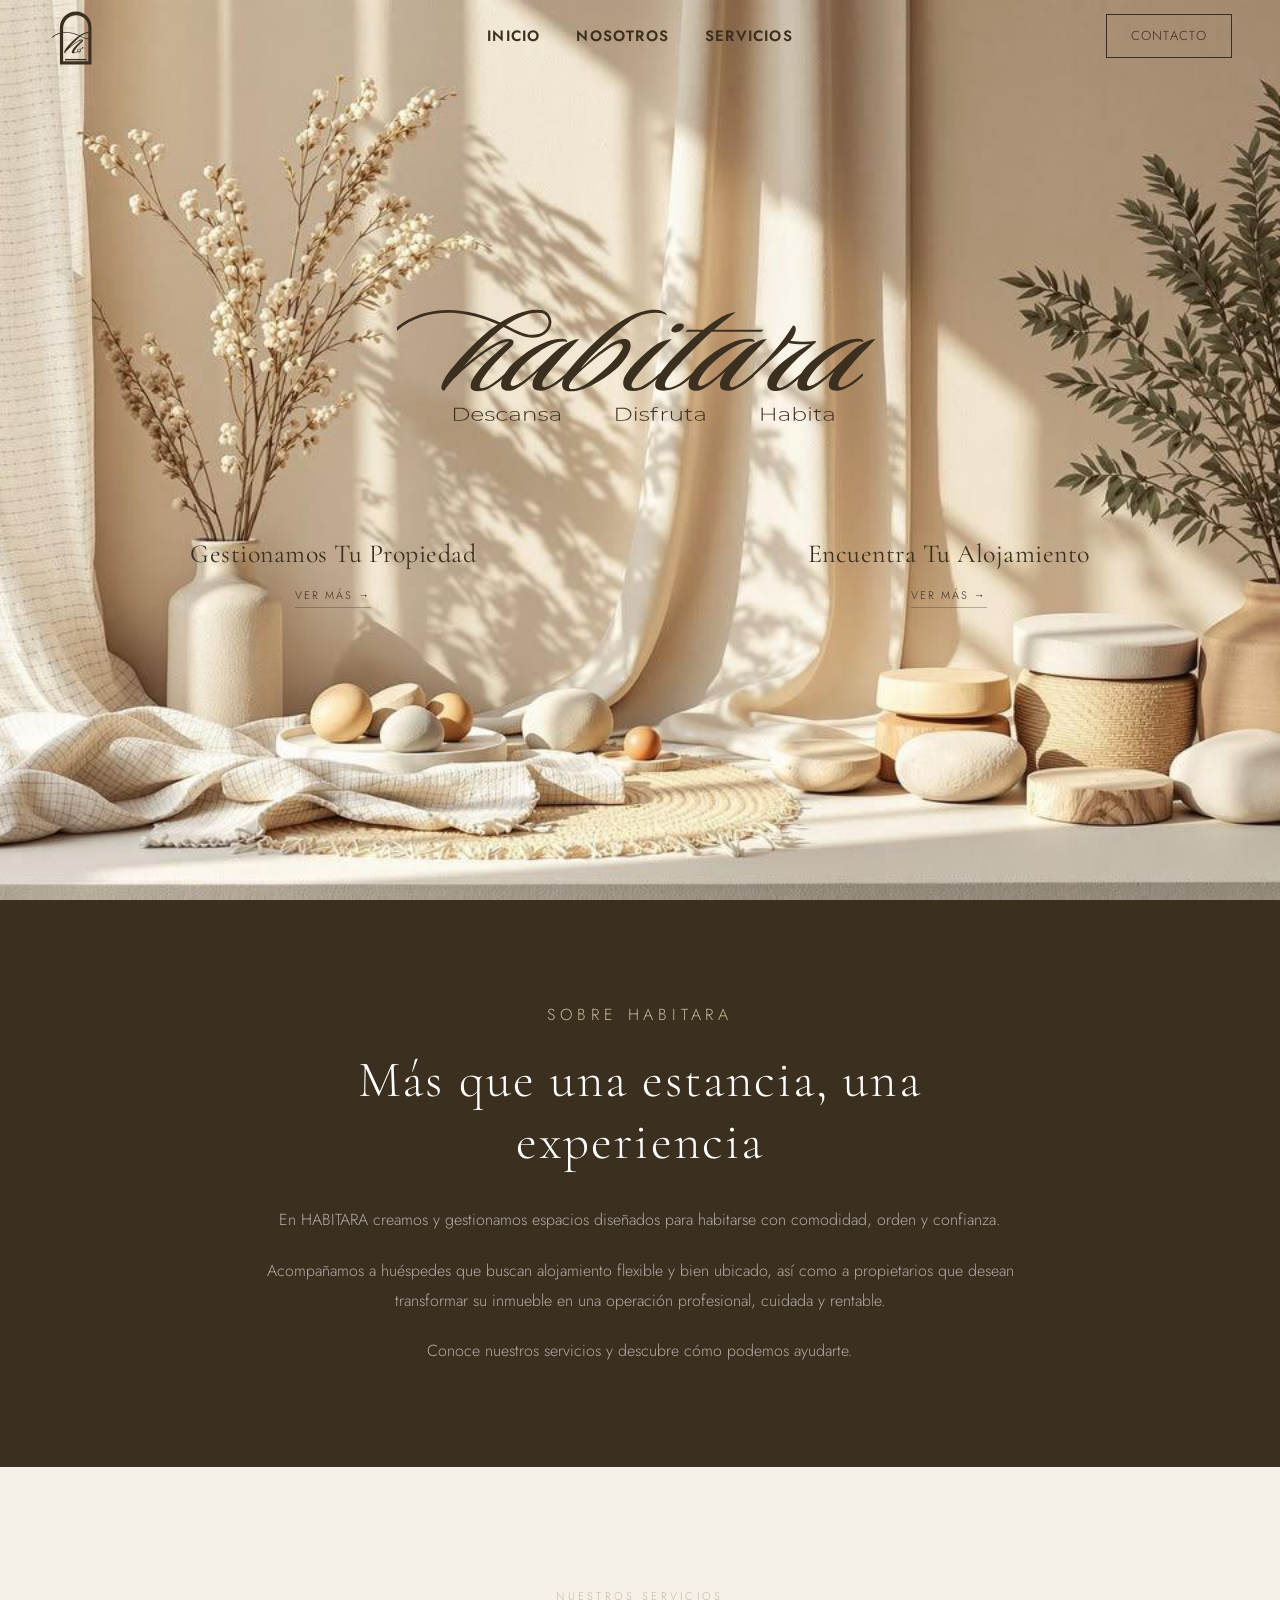
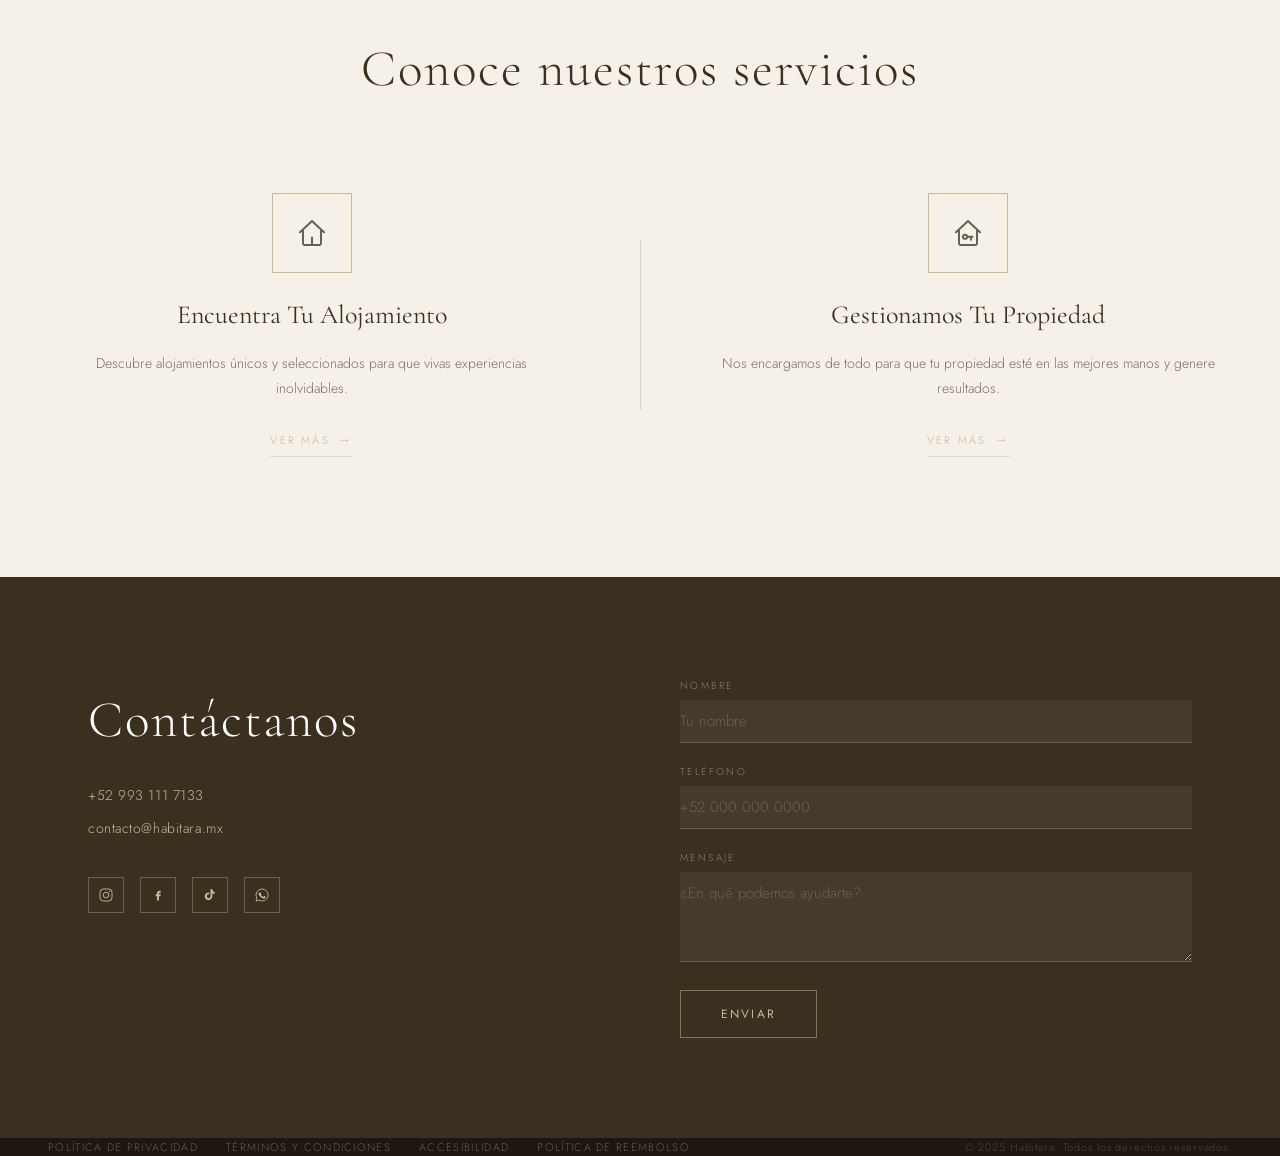
==== commit ba946b70: "Add files via upload" ====
--- a/index.html
+++ b/index.html
@@ -12,7 +12,7 @@
   ──────────────────────────────────────────────────────────── -->
   <link rel="preconnect" href="https://fonts.googleapis.com" />
   <link rel="preconnect" href="https://fonts.gstatic.com" crossorigin />
-  <link href="https://fonts.googleapis.com/css2?family=Cormorant+Garamond:ital,wght@0,300;0,400;0,600;1,300;1,400&family=Jost:wght@300;400;500&display=swap" rel="stylesheet" />
+  <link href="https://fonts.googleapis.com/css2?family=Cormorant+Garamond:ital,wght@0,300;0,400;0,600;1,300;1,400&family=Jost:wght@300;400;500;600;700&display=swap" rel="stylesheet" />
 
   <!-- ─── ESTILOS ──────────────────────────────────────────────
        Todo el diseño visual vive en style.css
@@ -34,12 +34,12 @@
     </a>
 
     <ul class="nav-links">
+      <li><a href="#">Inicio</a></li>
       <li><a href="#sobre">Nosotros</a></li>
-      <li><a href="#destinos">Destinos</a></li>
-      <li><a href="#contacto">Contacto</a></li>
+      <li><a href="#servicios">Servicios</a></li>
     </ul>
 
-    <a href="#contacto" class="nav-cta">Reservar</a>
+    <a href="#contacto" class="nav-cta">Contacto</a>
 
     <button class="hamburger" id="menuBtn" aria-label="Abrir menú">
       <span></span>
@@ -57,9 +57,8 @@
     <button class="mobile-close" id="closeMenu" aria-label="Cerrar menú">×</button>
     <a href="#">Inicio</a>
     <a href="#sobre">Nosotros</a>
-    <a href="#destinos">Destinos</a>
-    <a href="#contacto">Contacto</a>
-    <a href="#contacto">Reservar</a>
+    <a href="#servicios">Servicios</a>
+    <a href="#contacto">Contáctanos</a>
   </div>
 
 
@@ -75,7 +74,6 @@
     <div class="hero-bg"></div>
 
     <div class="hero-content">
-      <p class="hero-tagline">Tu hogar en cada destino</p>
       <img src="images/logo-hero.svg" alt="Habitara" class="hero-logo" />
 
       <div class="hero-options">
@@ -99,140 +97,60 @@
     <div class="sobre-inner">
       <p class="section-label">Sobre Habitara</p>
       <h2>Más que una estancia, una experiencia</h2>
-      <p>Lorem ipsum dolor sit amet, consectetur adipiscing elit. Sed do eiusmod tempor incididunt ut labore et dolore magna aliqua. Ut enim ad minim veniam, quis nostrud exercitation ullamco laboris nisi ut aliquip ex ea commodo consequat.</p>
-      <p>Duis aute irure dolor in reprehenderit in voluptate velit esse cillum dolore eu fugiat nulla pariatur. Excepteur sint occaecat cupidatat non proident, sunt in culpa qui officia deserunt mollit anim id est laborum et dolores magnos.</p>
-      <p>Nemo enim ipsam voluptatem quia voluptas sit aspernatur aut odit aut fugit, sed quia consequuntur magni dolores eos qui ratione voluptatem sequi nesciunt neque porro quisquam.</p>
-    </div>
-  </section>
-
-
-
-  <!-- ══════════════════════════════════════════════════════════
-       INTRO — Presentación de la marca
-  ══════════════════════════════════════════════════════════ -->
-  <section class="intro fade-in">
-    <p class="section-label">Bienvenido</p>
-    <h2>Espacios que invitan a quedarse</h2>
-    <p>Espacios privados para tu descanso. Áreas comunes para desconectar. Vive la experiencia Habitara a tu propio ritmo.</p>
-  </section>
-
-
-  <!-- ══════════════════════════════════════════════════════════
-       DESTINOS — Tarjetas de destino con foto de fondo
-       Para agregar un tercer destino:
-         1. Copia uno de los <div class="destination"> completos
-         2. Crea una clase nueva, ej: .dest-oax en style.css
-         3. Cambia el grid a 3 columnas en style.css si lo necesitas
-  ══════════════════════════════════════════════════════════ -->
-  <section class="destinations" id="destinos">
-
-    <!-- Destino: Quintana Roo — Slideshow -->
-    <div class="destination fade-in">
-      <!-- ── Agrega o quita imágenes aquí. El JS las rota automáticamente. ── -->
-      <div class="dest-slideshow" id="slideshow-qr">
-        <div class="dest-slide active" style="background-image: url('images/quintanaroo/qr-2.jpg')"></div>
-        <div class="dest-slide" style="background-image: url('images/quintanaroo/qr-3.jpg')"></div>
-        <div class="dest-slide" style="background-image: url('images/quintanaroo/qr-4.jpg')"></div>
-        <div class="dest-slide" style="background-image: url('images/quintanaroo/qr-5.jpg')"></div>
-        <div class="dest-slide" style="background-image: url('images/quintanaroo/qr-6.jpg')"></div>
-      </div>
-      <div class="dest-overlay"></div>
-      <div class="dest-content">
-        <p class="dest-label">Descubre</p>
-        <h3>Quintana Roo</h3>
-        <p>Entre selva y mar Caribe, Quintana Roo es el equilibrio perfecto entre descanso y aventura.</p>
-        <a href="quintana-roo.html" class="dest-link">Ver más</a>
-      </div>
-    </div>
-
-    <!-- Destino: Tabasco — Slideshow -->
-    <div class="destination fade-in" style="transition-delay: 0.15s">
-      <!-- ── Agrega o quita imágenes aquí. El JS las rota automáticamente. ── -->
-      <div class="dest-slideshow" id="slideshow-tab">
-        <div class="dest-slide active" style="background-image: url('images/tabasco/tab-1.jpg')"></div>
-        <div class="dest-slide" style="background-image: url('images/tabasco/tab-2.jpg')"></div>
-        <div class="dest-slide" style="background-image: url('images/tabasco/tab-3.jpg')"></div>
-        <div class="dest-slide" style="background-image: url('images/tabasco/tab-4.jpg')"></div>
-        <div class="dest-slide" style="background-image: url('images/tabasco/tab-5.jpg')"></div>
-        <div class="dest-slide" style="background-image: url('images/tabasco/tab-6.jpg')"></div>
-      </div>
-      <div class="dest-overlay"></div>
-      <div class="dest-content">
-        <p class="dest-label">Descubre</p>
-        <h3>Tabasco</h3>
-        <p>Desde el corazón de Villahermosa, descubre la esencia natural de Tabasco.</p>
-        <a href="tabasco.html" class="dest-link">Ver más</a>
-      </div>
-    </div>
-
-  </section>
-
-
-  <!-- ══════════════════════════════════════════════════════════
-       VALORES — Tres columnas con íconos
+      <p>En HABITARA creamos y gestionamos espacios diseñados para habitarse con comodidad, orden y confianza.</p>
+      <p>Acompañamos a huéspedes que buscan alojamiento flexible y bien ubicado, así como a propietarios que desean transformar su inmueble en una operación profesional, cuidada y rentable.</p>
+      <p>Conoce nuestros servicios y descubre cómo podemos ayudarte.</p>
+    </div>
+  </section>
+
+
+
+  <!-- ══════════════════════════════════════════════════════════
+       SERVICIOS — Dos bloques simétricos
        Para cambiar un ícono, reemplaza el SVG dentro de
-       .value-icon por cualquier SVG de línea (stroke).
-  ══════════════════════════════════════════════════════════ -->
-  <section class="values" id="nosotros">
-
-    <div class="values-header fade-in">
-      <p class="section-label">Nuestros Valores</p>
-      <h2>Nuestra Visión</h2>
-    </div>
-
-    <div class="values-grid">
-
-      <!-- Valor 1: Calidad -->
-      <div class="value-card fade-in">
-        <div class="value-icon">
+       .service-icon por cualquier SVG de línea (stroke).
+  ══════════════════════════════════════════════════════════ -->
+  <section class="services" id="servicios">
+
+    <div class="services-header fade-in">
+      <p class="section-label">Nuestros Servicios</p>
+      <h2>Conoce nuestros servicios</h2>
+    </div>
+
+    <div class="services-grid">
+
+      <!-- Servicio 1: Encuentra Tu Alojamiento -->
+      <div class="service-card fade-in">
+        <div class="service-icon">
           <svg viewBox="0 0 24 24" fill="none" stroke-width="1.3" stroke-linecap="round" stroke-linejoin="round">
-            <path d="M12 2l3.09 6.26L22 9.27l-5 4.87 1.18 6.88L12 17.77l-6.18 3.25L7 14.14 2 9.27l6.91-1.01L12 2z"/>
+            <path d="M4 11.5 12 4l8 7.5"/>
+            <path d="M6 10v9a1 1 0 0 0 1 1h10a1 1 0 0 0 1-1v-9"/>
+            <path d="M12 20v-5"/>
           </svg>
         </div>
-        <p class="value-tag">Calidad</p>
-        <h3>Excelencia Garantizada</h3>
-        <p>Nos comprometemos a ofrecer alojamientos de alta calidad que cumplan con tus expectativas. Cada propiedad está cuidadosamente seleccionada para brindarte una experiencia inigualable.</p>
-      </div>
-
-      <!-- Valor 2: Atención -->
-      <div class="value-card fade-in" style="transition-delay: 0.12s">
-        <div class="value-icon">
+        <h3>Encuentra Tu Alojamiento</h3>
+        <p>Descubre alojamientos únicos y seleccionados para que vivas experiencias inolvidables.</p>
+        <a href="#contacto" class="service-link">Ver más</a>
+      </div>
+
+      <div class="services-divider"></div>
+
+      <!-- Servicio 2: Gestionamos Tu Propiedad -->
+      <div class="service-card fade-in" style="transition-delay: 0.12s">
+        <div class="service-icon">
           <svg viewBox="0 0 24 24" fill="none" stroke-width="1.3" stroke-linecap="round" stroke-linejoin="round">
-            <circle cx="12" cy="12" r="10"/>
-            <path d="M12 6v6l4 2"/>
+            <path d="M4 11.5 12 4l8 7.5"/>
+            <path d="M6 10v9a1 1 0 0 0 1 1h10a1 1 0 0 0 1-1v-9"/>
+            <circle cx="10" cy="14.5" r="1.4"/>
+            <path d="M11.4 14.5h3.6M14 14.5v2"/>
           </svg>
         </div>
-        <p class="value-tag">Atención</p>
-        <h3>Servicio Personalizado</h3>
-        <p>Nuestro equipo se dedica a proporcionarte un servicio excepcional en cada paso de tu viaje. Estamos aquí para responder a tus necesidades y garantizar tu descanso sin preocupaciones.</p>
-      </div>
-
-      <!-- Valor 3: Confianza -->
-      <div class="value-card fade-in" style="transition-delay: 0.24s">
-        <div class="value-icon">
-          <svg viewBox="0 0 24 24" fill="none" stroke-width="1.3" stroke-linecap="round" stroke-linejoin="round">
-            <path d="M20.84 4.61a5.5 5.5 0 0 0-7.78 0L12 5.67l-1.06-1.06a5.5 5.5 0 0 0-7.78 7.78l1.06 1.06L12 21.23l7.78-7.78 1.06-1.06a5.5 5.5 0 0 0 0-7.78z"/>
-          </svg>
-        </div>
-        <p class="value-tag">Confianza</p>
-        <h3>Transparencia Total</h3>
-        <p>Nos enorgullecemos de nuestra honestidad y transparencia en todas nuestras operaciones. Creemos en construir relaciones sólidas basadas en la confianza mutua y la integridad.</p>
-      </div>
-
-    </div>
-  </section>
-
-
-  <!-- ══════════════════════════════════════════════════════════
-       TESTIMONIAL — Cita de huésped
-       Para agregar más reseñas, duplica el bloque
-       <blockquote> + <p class="testimonial-author">
-  ══════════════════════════════════════════════════════════ -->
-  <section class="testimonial fade-in">
-    <blockquote>
-      Nos encantó nuestra estancia en Habitara. La casa era hermosa y la ubicación perfecta. Definitivamente volveremos.
-    </blockquote>
-    <p class="testimonial-author">María Fernández</p>
+        <h3>Gestionamos Tu Propiedad</h3>
+        <p>Nos encargamos de todo para que tu propiedad esté en las mejores manos y genere resultados.</p>
+        <a href="#contacto" class="service-link">Ver más</a>
+      </div>
+
+    </div>
   </section>
 
 
@@ -247,8 +165,7 @@
 
       <!-- Columna izquierda: info -->
       <div class="contact-info fade-in">
-        <h2>¿En qué podemos ayudarte?</h2>
-        <p>Escríbenos y con gusto te orientamos para que tu próxima estancia sea perfecta.</p>
+        <h2>Contáctanos</h2>
 
         <div class="contact-detail">
           <a href="tel:+529931117133">+52 993 111 7133</a>
@@ -256,10 +173,29 @@
         </div>
 
         <div class="social-row">
-          <a href="https://www.instagram.com/habitara_mx" target="_blank" rel="noopener" aria-label="Instagram">in</a>
-          <a href="https://www.facebook.com/share/1Dodgs87RV/" target="_blank" rel="noopener" aria-label="Facebook">f</a>
-          <a href="https://www.tiktok.com/@habitara_mx" target="_blank" rel="noopener" aria-label="TikTok">tt</a>
-          <a href="https://wa.me/529931117133" target="_blank" rel="noopener" aria-label="WhatsApp">wa</a>
+          <a href="https://www.instagram.com/habitara_mx" target="_blank" rel="noopener" aria-label="Instagram">
+            <svg viewBox="0 0 24 24" fill="none" stroke="currentColor" stroke-width="1.4">
+              <rect x="3" y="3" width="18" height="18" rx="5"/>
+              <circle cx="12" cy="12" r="4.2"/>
+              <circle cx="17.3" cy="6.7" r="0.9" fill="currentColor" stroke="none"/>
+            </svg>
+          </a>
+          <a href="https://www.facebook.com/share/1Dodgs87RV/" target="_blank" rel="noopener" aria-label="Facebook">
+            <svg viewBox="0 0 24 24" fill="currentColor" stroke="none">
+              <path d="M14.5 8.5H16V5.7h-1.9c-2.3 0-3.7 1.4-3.7 3.7v1.6H8.6v3h1.8v6.3h3v-6.3h2.2l.5-3h-2.7V9.6c0-.6.3-1.1 1.1-1.1z"/>
+            </svg>
+          </a>
+          <a href="https://www.tiktok.com/@habitara_mx" target="_blank" rel="noopener" aria-label="TikTok">
+            <svg viewBox="0 0 24 24" fill="currentColor" stroke="none">
+              <path d="M15.5 3h-2.7v10.9a2.8 2.8 0 1 1-2-2.7v-2.8a5.7 5.7 0 1 0 4.7 5.6V9.4a7 7 0 0 0 3.5 1V7.6a4.3 4.3 0 0 1-3.5-3.6V3z"/>
+            </svg>
+          </a>
+          <a href="https://wa.me/529931117133" target="_blank" rel="noopener" aria-label="WhatsApp">
+            <svg viewBox="0 0 24 24" fill="none" stroke="currentColor" stroke-width="1.3">
+              <path d="M12 3a9 9 0 0 0-7.8 13.5L3 21l4.7-1.2A9 9 0 1 0 12 3z"/>
+              <path d="M8.6 8.8c.2-.5.4-.5.6-.5h.4c.15 0 .3.05.45.4.2.5.6 1.4.65 1.5.05.15.1.3 0 .5-.1.2-.15.3-.3.45-.15.15-.25.3-.1.55.15.3.65 1.1 1.4 1.75.95.85 1.7 1.1 2 1.25.3.15.45.1.6-.05.15-.2.6-.7.75-.95.15-.25.3-.2.5-.1s1.25.6 1.45.7c.2.1.35.15.4.25.05.15.05.75-.2 1.4-.25.65-1.3 1.25-1.75 1.3-.45.1-.95.15-3.1-.65-2.6-1-4.2-3.6-4.35-3.8-.15-.2-1.05-1.35-1.05-2.55 0-1.2.65-1.8.85-2.05z" fill="currentColor" stroke="none"/>
+            </svg>
+          </a>
         </div>
       </div>
 
--- a/habitara-style.css
+++ b/habitara-style.css
@@ -7,14 +7,11 @@
    3. Navegación
    4. Menú Móvil
    5. Hero
-   6. Intro
-   7. Destinos
-   8. Valores
-   9. Testimonial
-   10. Contacto
-   11. Footer
-   12. Animaciones
-   13. Responsive
+   6. Servicios
+   7. Contacto
+   8. Footer
+   9. Animaciones
+   10. Responsive
    ============================================================ */
 
 
@@ -115,6 +112,7 @@
 /* Texto siempre marrón oscuro, sobre el hero claro o sobre el nav sólido */
 .nav-links a {
   font-size: 15px;
+  font-weight: 600;
   letter-spacing: 0.08em;
   text-transform: uppercase;
   color: var(--bark);
@@ -245,173 +243,60 @@
   margin: 60px auto 0;
 }
 
-.hero-cta {
-  display: inline-block;
-  font-size: 12px;
-  letter-spacing: 0.18em;
-  text-transform: uppercase;
-  padding: 14px 40px;
-  border: 1px solid rgba(201,184,154,0.7);
-  color: var(--clay);
-  text-decoration: none;
-  transition: background 0.3s, color 0.3s;
-}
-.hero-cta:hover { background: var(--clay); color: var(--bark); }
+.hero-option {
+  display: flex;
+  flex-direction: column;
+  align-items: center;
+  gap: 10px;
+  min-width: 200px;
+  text-decoration: none;
+}
 
 .hero-option-title {
   font-family: 'Cormorant Garamond', serif;
-  font-size: 20px;
+  font-size: 26px;
   font-weight: 400;
   letter-spacing: 0.02em;
   color: var(--bark);
 }
+
+.hero-option-link {
+  font-size: 11px;
+  letter-spacing: 0.18em;
+  text-transform: uppercase;
+  color: var(--bark);
+  border-bottom: 1px solid rgba(59,47,32,0.35);
+  padding-bottom: 2px;
+  transition: color 0.3s, border-color 0.3s;
+}
+.hero-option-link::after { content: ' →'; }
+.hero-option:hover .hero-option-link { color: var(--moss); border-color: var(--moss); }
+
 
 /* Etiqueta pequeña reutilizable en varias secciones */
 .section-label {
   font-size: 11px;
   letter-spacing: 0.3em;
   text-transform: uppercase;
-  color: var(--bark);
-  border-bottom: 1px solid rgba(59,47,32,0.35);
-  padding-bottom: 2px;
-  transition: color 0.3s, border-color 0.3s;
-}
-.hero-option-link::after { content: ' →'; }
-.hero-option:hover .hero-option-link { color: var(--moss); border-color: var(--moss); }
-
-.intro p {
-  font-size: 17px;
-  color: var(--muted);
-  max-width: 580px;
-  margin: 0 auto;
-  line-height: 1.85;
-}
-
-
-/* ─── 7. DESTINOS ────────────────────────────────────────────
-   Grid de dos columnas con imagen de fondo por destino.
-   Para agregar la foto real, reemplaza el background-color
-   de .dest-qr y .dest-tab con background-image: url(...)
-   ──────────────────────────────────────────────────────────── */
-.destinations {
-  display: grid;
-  grid-template-columns: 1fr 1fr;
-}
-
-.destination {
-  position: relative;
-  height: 580px;
-  overflow: hidden;
-  display: flex;
-  align-items: flex-end;
-}
-
-.dest-bg {
-  position: absolute;
-  inset: 0;
-  background-size: cover;
-  background-position: center;
-  transition: transform 0.8s ease;
-}
-.destination:hover .dest-bg { transform: scale(1.05); }
-
-/* REEMPLAZA los gradientes con tus fotos reales */
-.dest-qr  .dest-bg { background-color: #4a6060; background-image: linear-gradient(135deg, #2e5050 0%, #5a7a6a 100%); }
-
-/* ── Slideshow de destino ───────────────────────────────────
-   Cada .dest-slide ocupa todo el contenedor.
-   La clase .active es la visible; el JS la rota cada 6 seg.
-   El filtro mix-blend-mode + color replica el tono del hero.
-──────────────────────────────────────────────────────────── */
-.dest-slideshow {
-  position: absolute;
-  inset: 0;
-  overflow: hidden;
-}
-
-.dest-slide {
-  position: absolute;
-  inset: 0;
-  background-size: cover;
-  background-position: center;
-  opacity: 0;
-  transition: opacity 1.2s ease;
-  /* Filtro de color — mismo tono cálido del hero */
-  filter: sepia(0.35) saturate(0.8) brightness(0.75);
-}
-
-.dest-slide.active {
-  opacity: 1;
-}
-
-.dest-overlay {
-  position: absolute;
-  inset: 0;
-  background: linear-gradient(to top, rgba(20,15,8,0.80) 0%, transparent 60%);
-}
-
-.dest-content {
-  position: relative;
-  z-index: 2;
-  padding: 48px;
-}
-
-.dest-label {
-  font-size: 10px;
-  letter-spacing: 0.32em;
-  text-transform: uppercase;
   color: var(--clay);
-  margin-bottom: 8px;
-}
-
-.dest-content h3 {
-  font-family: 'Cormorant Garamond', serif;
-  font-size: 42px;
-  font-weight: 300;
-  color: var(--white);
-  letter-spacing: 0.04em;
-  line-height: 1.1;
-  margin-bottom: 14px;
-}
-
-.dest-content p {
-  font-size: 14px;
-  color: rgba(255,255,255,0.65);
-  max-width: 320px;
-  margin-bottom: 28px;
-}
-
-.dest-link {
-  display: inline-flex;
-  align-items: center;
-  gap: 10px;
-  font-size: 11px;
-  letter-spacing: 0.2em;
-  text-transform: uppercase;
-  color: var(--clay);
-  text-decoration: none;
-  border-bottom: 1px solid rgba(201,184,154,0.4);
-  padding-bottom: 4px;
-  transition: color 0.3s, border-color 0.3s;
-}
-.dest-link::after      { content: '→'; font-size: 14px; }
-.dest-link:hover       { color: var(--white); border-color: var(--white); }
-
-
-/* ─── 8. VALORES ─────────────────────────────────────────────
-   Tres columnas con íconos SVG y descripciones.
-   ──────────────────────────────────────────────────────────── */
-.values {
+  margin-bottom: 20px;
+}
+
+/* ─── 6. SERVICIOS ───────────────────────────────────────────
+   Dos bloques simétricos separados por una línea divisoria,
+   con ícono, título, descripción y enlace "Ver más".
+   ──────────────────────────────────────────────────────────── */
+.services {
   background: var(--sand);
   padding: 120px 48px;
 }
 
-.values-header {
+.services-header {
   text-align: center;
   margin-bottom: 80px;
 }
 
-.values-header h2 {
+.services-header h2 {
   font-family: 'Cormorant Garamond', serif;
   font-size: clamp(36px, 4vw, 52px);
   font-weight: 300;
@@ -419,7 +304,7 @@
   letter-spacing: 0.04em;
 }
 
-.values-grid {
+.services-grid {
   display: grid;
   grid-template-columns: 1fr auto 1fr;
   gap: 64px;
@@ -427,7 +312,13 @@
   align-items: center;
 }
 
-.value-card {
+.services-divider {
+  width: 1px;
+  height: 170px;
+  background: rgba(59,47,32,0.15);
+}
+
+.service-card {
   text-align: center;
   padding: 0 16px;
 }
@@ -447,61 +338,39 @@
   stroke: var(--moss);
 }
 
-.value-tag {
-  font-size: 10px;
-  letter-spacing: 0.28em;
-  text-transform: uppercase;
-  color: var(--clay);
-  margin-bottom: 10px;
-}
-
-.value-card h3 {
+.service-card h3 {
   font-family: 'Cormorant Garamond', serif;
-  font-size: 24px;
+  font-size: 26px;
   font-weight: 400;
   color: var(--bark);
   margin-bottom: 14px;
 }
 
-.value-card p {
+.service-card p {
   font-size: 14px;
   color: var(--muted);
   line-height: 1.8;
-}
-
-
-/* ─── 9. TESTIMONIAL ─────────────────────────────────────────
-   Cita centrada. Para agregar más, duplica el bloque en HTML.
-   ──────────────────────────────────────────────────────────── */
-.testimonial {
-  padding: 120px 48px;
-  text-align: center;
-  background: var(--cream);
-}
-
-.testimonial blockquote {
-  font-family: 'Cormorant Garamond', serif;
-  font-size: clamp(22px, 3vw, 34px);
-  font-weight: 300;
-  font-style: italic;
-  color: var(--bark);
-  max-width: 760px;
-  margin: 0 auto 28px;
-  line-height: 1.5;
-  letter-spacing: 0.02em;
-}
-.testimonial blockquote::before { content: '\201C'; }
-.testimonial blockquote::after  { content: '\201D'; }
-
-.testimonial-author {
-  font-size: 12px;
+  margin-bottom: 24px;
+}
+
+.service-link {
+  display: inline-flex;
+  align-items: center;
+  gap: 8px;
+  font-size: 11px;
   letter-spacing: 0.2em;
   text-transform: uppercase;
   color: var(--clay);
-}
-
-
-/* ─── 10. CONTACTO ───────────────────────────────────────────
+  text-decoration: none;
+  border-bottom: 1px solid rgba(201,184,154,0.4);
+  padding-bottom: 4px;
+  transition: color 0.3s, border-color 0.3s;
+}
+.service-link::after { content: '→'; font-size: 13px; }
+.service-link:hover  { color: var(--moss); border-color: var(--moss); }
+
+
+/* ─── 7. CONTACTO ───────────────────────────────────────────
    Sección oscura con info de contacto y formulario.
    ──────────────────────────────────────────────────────────── */
 .contact-section {
@@ -565,8 +434,11 @@
   justify-content: center;
   color: var(--clay);
   text-decoration: none;
-  font-size: 14px;
-  transition: background 0.3s, border-color 0.3s;
+  transition: background 0.3s, border-color 0.3s, color 0.3s;
+}
+.social-row a svg {
+  width: 16px;
+  height: 16px;
 }
 .social-row a:hover {
   background: var(--clay);
@@ -634,7 +506,7 @@
 }
 
 
-/* ─── 11. FOOTER ─────────────────────────────────────────────
+/* ─── 8. FOOTER ─────────────────────────────────────────────
    Barra inferior con logo, links legales y copyright.
    ──────────────────────────────────────────────────────────── */
 footer {
@@ -670,7 +542,7 @@
 }
 
 
-/* ─── 12. ANIMACIONES ────────────────────────────────────────
+/* ─── 9. ANIMACIONES ────────────────────────────────────────
    Clase `.fade-in` se activa con `.visible` desde main.js
    usando IntersectionObserver al hacer scroll.
    ──────────────────────────────────────────────────────────── */
@@ -685,7 +557,7 @@
 }
 
 
-/* ─── 13. RESPONSIVE ─────────────────────────────────────────
+/* ─── 10. RESPONSIVE ─────────────────────────────────────────
    Breakpoint en 900px para pantallas medianas y móviles.
    ──────────────────────────────────────────────────────────── */
 @media (max-width: 900px) {
@@ -711,8 +583,9 @@
   /* Hero: las dos opciones se apilan y centran en móvil */
   .hero-options            { flex-direction: column; align-items: center; justify-content: center; gap: 28px; }
 
-  /* Valores: una columna */
-  .values-grid             { grid-template-columns: 1fr; gap: 40px; }
+  /* Servicios: una columna, línea divisoria pasa a horizontal */
+  .services-grid           { grid-template-columns: 1fr; gap: 40px; }
+  .services-divider         { width: 100%; height: 1px; }
 
   /* Contacto: una columna */
   .contact {
@@ -722,9 +595,7 @@
   }
 
   /* Padding reducido en secciones */
-  .intro       { padding: 80px 24px; }
-  .values      { padding: 80px 24px; }
-  .testimonial { padding: 80px 24px; }
+  .services { padding: 80px 24px; }
 
   /* Footer en columna */
   footer          { flex-direction: column; align-items: flex-start; gap: 16px; }
